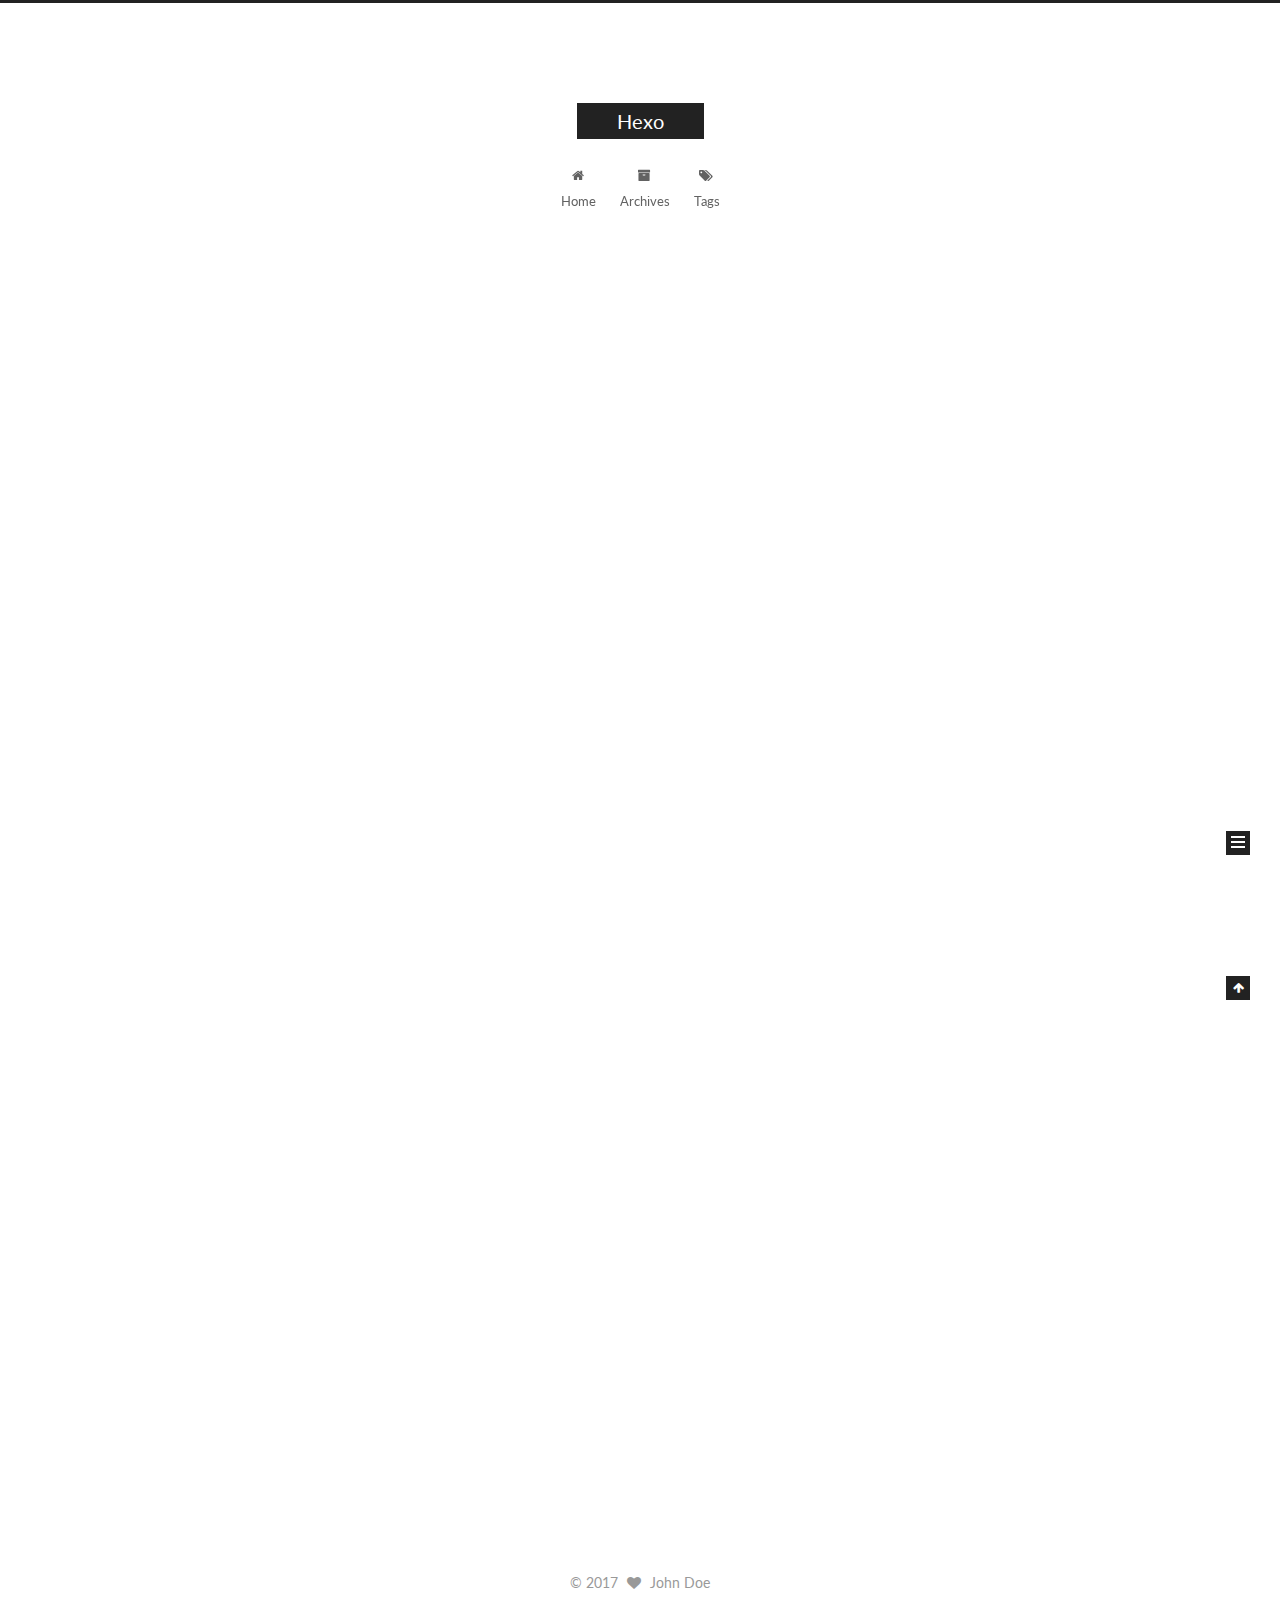
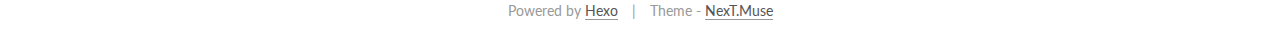
==== index.html @ 202505f1 "Site updated: 2017-04-29 13:15:47" ====
<!doctype html>



  


<html class="theme-next muse use-motion" lang="">
<head>
  <meta charset="UTF-8"/>
<meta http-equiv="X-UA-Compatible" content="IE=edge" />
<meta name="viewport" content="width=device-width, initial-scale=1, maximum-scale=1"/>






<meta http-equiv="Cache-Control" content="no-transform" />
<meta http-equiv="Cache-Control" content="no-siteapp" />















  
  
  <link href="/lib/fancybox/source/jquery.fancybox.css?v=2.1.5" rel="stylesheet" type="text/css" />




  
  
  
  

  
    
    
  

  

  

  

  

  
    
    
    <link href="//fonts.googleapis.com/css?family=Lato:300,300italic,400,400italic,700,700italic&subset=latin,latin-ext" rel="stylesheet" type="text/css">
  






<link href="/lib/font-awesome/css/font-awesome.min.css?v=4.6.2" rel="stylesheet" type="text/css" />

<link href="/css/main.css?v=5.1.1" rel="stylesheet" type="text/css" />


  <meta name="keywords" content="Hexo, NexT" />








  <link rel="shortcut icon" type="image/x-icon" href="/favicon.ico?v=5.1.1" />






<meta property="og:type" content="website">
<meta property="og:title" content="Hexo">
<meta property="og:url" content="http://yoursite.com/index.html">
<meta property="og:site_name" content="Hexo">
<meta name="twitter:card" content="summary">
<meta name="twitter:title" content="Hexo">



<script type="text/javascript" id="hexo.configurations">
  var NexT = window.NexT || {};
  var CONFIG = {
    root: '/',
    scheme: 'Muse',
    sidebar: {"position":"left","display":"post","offset":12,"offset_float":0,"b2t":false,"scrollpercent":false},
    fancybox: true,
    motion: true,
    duoshuo: {
      userId: '0',
      author: 'Author'
    },
    algolia: {
      applicationID: '',
      apiKey: '',
      indexName: '',
      hits: {"per_page":10},
      labels: {"input_placeholder":"Search for Posts","hits_empty":"We didn't find any results for the search: ${query}","hits_stats":"${hits} results found in ${time} ms"}
    }
  };
</script>



  <link rel="canonical" href="http://yoursite.com/"/>





  <title>Hexo</title>
</head>

<body itemscope itemtype="http://schema.org/WebPage" lang="">

  














  
  
    
  

  <div class="container sidebar-position-left 
   page-home 
 ">
    <div class="headband"></div>

    <header id="header" class="header" itemscope itemtype="http://schema.org/WPHeader">
      <div class="header-inner"><div class="site-brand-wrapper">
  <div class="site-meta ">
    

    <div class="custom-logo-site-title">
      <a href="/"  class="brand" rel="start">
        <span class="logo-line-before"><i></i></span>
        <span class="site-title">Hexo</span>
        <span class="logo-line-after"><i></i></span>
      </a>
    </div>
      
        <p class="site-subtitle"></p>
      
  </div>

  <div class="site-nav-toggle">
    <button>
      <span class="btn-bar"></span>
      <span class="btn-bar"></span>
      <span class="btn-bar"></span>
    </button>
  </div>
</div>

<nav class="site-nav">
  

  
    <ul id="menu" class="menu">
      
        
        <li class="menu-item menu-item-home">
          <a href="/" rel="section">
            
              <i class="menu-item-icon fa fa-fw fa-home"></i> <br />
            
            Home
          </a>
        </li>
      
        
        <li class="menu-item menu-item-archives">
          <a href="/archives" rel="section">
            
              <i class="menu-item-icon fa fa-fw fa-archive"></i> <br />
            
            Archives
          </a>
        </li>
      
        
        <li class="menu-item menu-item-tags">
          <a href="/tags" rel="section">
            
              <i class="menu-item-icon fa fa-fw fa-tags"></i> <br />
            
            Tags
          </a>
        </li>
      

      
    </ul>
  

  
</nav>



 </div>
    </header>

    <main id="main" class="main">
      <div class="main-inner">
        <div class="content-wrap">
          <div id="content" class="content">
            
  <section id="posts" class="posts-expand">
    
      

  

  
  
  

  <article class="post post-type-normal " itemscope itemtype="http://schema.org/Article">
    <link itemprop="mainEntityOfPage" href="http://yoursite.com/2017/04/29/我的第一篇博客/">

    <span hidden itemprop="author" itemscope itemtype="http://schema.org/Person">
      <meta itemprop="name" content="John Doe">
      <meta itemprop="description" content="">
      <meta itemprop="image" content="/images/avatar.gif">
    </span>

    <span hidden itemprop="publisher" itemscope itemtype="http://schema.org/Organization">
      <meta itemprop="name" content="Hexo">
    </span>

    
      <header class="post-header">

        
        
          <h1 class="post-title" itemprop="name headline">
            
            
              
                
                <a class="post-title-link" href="/2017/04/29/我的第一篇博客/" itemprop="url">
                  我的第一篇博客
                </a>
              
            
          </h1>
        

        <div class="post-meta">
          <span class="post-time">
            
              <span class="post-meta-item-icon">
                <i class="fa fa-calendar-o"></i>
              </span>
              
                <span class="post-meta-item-text">Posted on</span>
              
              <time title="Post created" itemprop="dateCreated datePublished" datetime="2017-04-29T13:02:43+08:00">
                2017-04-29
              </time>
            

            

            
          </span>

          

          
            
          

          
          

          

          

          

        </div>
      </header>
    

    <div class="post-body" itemprop="articleBody">

      
      

      
        
          
            
          
        
      
    </div>

    <div>
      
    </div>

    <div>
      
    </div>

    <div>
      
    </div>

    <footer class="post-footer">
      

      

      

      
      
        <div class="post-eof"></div>
      
    </footer>
  </article>


    
      

  

  
  
  

  <article class="post post-type-normal " itemscope itemtype="http://schema.org/Article">
    <link itemprop="mainEntityOfPage" href="http://yoursite.com/2017/04/29/hello-world/">

    <span hidden itemprop="author" itemscope itemtype="http://schema.org/Person">
      <meta itemprop="name" content="John Doe">
      <meta itemprop="description" content="">
      <meta itemprop="image" content="/images/avatar.gif">
    </span>

    <span hidden itemprop="publisher" itemscope itemtype="http://schema.org/Organization">
      <meta itemprop="name" content="Hexo">
    </span>

    
      <header class="post-header">

        
        
          <h1 class="post-title" itemprop="name headline">
            
            
              
                
                <a class="post-title-link" href="/2017/04/29/hello-world/" itemprop="url">
                  Hello World
                </a>
              
            
          </h1>
        

        <div class="post-meta">
          <span class="post-time">
            
              <span class="post-meta-item-icon">
                <i class="fa fa-calendar-o"></i>
              </span>
              
                <span class="post-meta-item-text">Posted on</span>
              
              <time title="Post created" itemprop="dateCreated datePublished" datetime="2017-04-29T12:41:27+08:00">
                2017-04-29
              </time>
            

            

            
          </span>

          

          
            
          

          
          

          

          

          

        </div>
      </header>
    

    <div class="post-body" itemprop="articleBody">

      
      

      
        
          
            <p>Welcome to <a href="https://hexo.io/" target="_blank" rel="external">Hexo</a>! This is your very first post. Check <a href="https://hexo.io/docs/" target="_blank" rel="external">documentation</a> for more info. If you get any problems when using Hexo, you can find the answer in <a href="https://hexo.io/docs/troubleshooting.html" target="_blank" rel="external">troubleshooting</a> or you can ask me on <a href="https://github.com/hexojs/hexo/issues" target="_blank" rel="external">GitHub</a>.</p>
<h2 id="Quick-Start"><a href="#Quick-Start" class="headerlink" title="Quick Start"></a>Quick Start</h2><h3 id="Create-a-new-post"><a href="#Create-a-new-post" class="headerlink" title="Create a new post"></a>Create a new post</h3><figure class="highlight bash"><table><tr><td class="gutter"><pre><div class="line">1</div></pre></td><td class="code"><pre><div class="line">$ hexo new <span class="string">"My New Post"</span></div></pre></td></tr></table></figure>
<p>More info: <a href="https://hexo.io/docs/writing.html" target="_blank" rel="external">Writing</a></p>
<h3 id="Run-server"><a href="#Run-server" class="headerlink" title="Run server"></a>Run server</h3><figure class="highlight bash"><table><tr><td class="gutter"><pre><div class="line">1</div></pre></td><td class="code"><pre><div class="line">$ hexo server</div></pre></td></tr></table></figure>
<p>More info: <a href="https://hexo.io/docs/server.html" target="_blank" rel="external">Server</a></p>
<h3 id="Generate-static-files"><a href="#Generate-static-files" class="headerlink" title="Generate static files"></a>Generate static files</h3><figure class="highlight bash"><table><tr><td class="gutter"><pre><div class="line">1</div></pre></td><td class="code"><pre><div class="line">$ hexo generate</div></pre></td></tr></table></figure>
<p>More info: <a href="https://hexo.io/docs/generating.html" target="_blank" rel="external">Generating</a></p>
<h3 id="Deploy-to-remote-sites"><a href="#Deploy-to-remote-sites" class="headerlink" title="Deploy to remote sites"></a>Deploy to remote sites</h3><figure class="highlight bash"><table><tr><td class="gutter"><pre><div class="line">1</div></pre></td><td class="code"><pre><div class="line">$ hexo deploy</div></pre></td></tr></table></figure>
<p>More info: <a href="https://hexo.io/docs/deployment.html" target="_blank" rel="external">Deployment</a></p>

          
        
      
    </div>

    <div>
      
    </div>

    <div>
      
    </div>

    <div>
      
    </div>

    <footer class="post-footer">
      

      

      

      
      
        <div class="post-eof"></div>
      
    </footer>
  </article>


    
  </section>

  


          </div>
          


          

        </div>
        
          
  
  <div class="sidebar-toggle">
    <div class="sidebar-toggle-line-wrap">
      <span class="sidebar-toggle-line sidebar-toggle-line-first"></span>
      <span class="sidebar-toggle-line sidebar-toggle-line-middle"></span>
      <span class="sidebar-toggle-line sidebar-toggle-line-last"></span>
    </div>
  </div>

  <aside id="sidebar" class="sidebar">
    <div class="sidebar-inner">

      

      

      <section class="site-overview sidebar-panel sidebar-panel-active">
        <div class="site-author motion-element" itemprop="author" itemscope itemtype="http://schema.org/Person">
          <img class="site-author-image" itemprop="image"
               src="/images/avatar.gif"
               alt="John Doe" />
          <p class="site-author-name" itemprop="name">John Doe</p>
           
              <p class="site-description motion-element" itemprop="description"></p>
          
        </div>
        <nav class="site-state motion-element">

          
            <div class="site-state-item site-state-posts">
              <a href="/archives">
                <span class="site-state-item-count">2</span>
                <span class="site-state-item-name">posts</span>
              </a>
            </div>
          

          

          

        </nav>

        

        <div class="links-of-author motion-element">
          
        </div>

        
        

        
        

        


      </section>

      

      

    </div>
  </aside>


        
      </div>
    </main>

    <footer id="footer" class="footer">
      <div class="footer-inner">
        <div class="copyright" >
  
  &copy; 
  <span itemprop="copyrightYear">2017</span>
  <span class="with-love">
    <i class="fa fa-heart"></i>
  </span>
  <span class="author" itemprop="copyrightHolder">John Doe</span>
</div>


<div class="powered-by">
  Powered by <a class="theme-link" href="https://hexo.io">Hexo</a>
</div>

<div class="theme-info">
  Theme -
  <a class="theme-link" href="https://github.com/iissnan/hexo-theme-next">
    NexT.Muse
  </a>
</div>


        

        
      </div>
    </footer>

    
      <div class="back-to-top">
        <i class="fa fa-arrow-up"></i>
        
      </div>
    

  </div>

  

<script type="text/javascript">
  if (Object.prototype.toString.call(window.Promise) !== '[object Function]') {
    window.Promise = null;
  }
</script>









  












  
  <script type="text/javascript" src="/lib/jquery/index.js?v=2.1.3"></script>

  
  <script type="text/javascript" src="/lib/fastclick/lib/fastclick.min.js?v=1.0.6"></script>

  
  <script type="text/javascript" src="/lib/jquery_lazyload/jquery.lazyload.js?v=1.9.7"></script>

  
  <script type="text/javascript" src="/lib/velocity/velocity.min.js?v=1.2.1"></script>

  
  <script type="text/javascript" src="/lib/velocity/velocity.ui.min.js?v=1.2.1"></script>

  
  <script type="text/javascript" src="/lib/fancybox/source/jquery.fancybox.pack.js?v=2.1.5"></script>


  


  <script type="text/javascript" src="/js/src/utils.js?v=5.1.1"></script>

  <script type="text/javascript" src="/js/src/motion.js?v=5.1.1"></script>



  
  

  

  


  <script type="text/javascript" src="/js/src/bootstrap.js?v=5.1.1"></script>



  


  




	





  





  





  






  





  

  

  

  

  

</body>
</html>
---- css/main.css ----
/* normalize.css v3.0.2 | MIT License | git.io/normalize */
html {
  font-family: sans-serif; /* 1 */
  -ms-text-size-adjust: 100%; /* 2 */
  -webkit-text-size-adjust: 100%; /* 2 */
}
body {
  margin: 0;
}
article,
aside,
details,
figcaption,
figure,
footer,
header,
hgroup,
main,
menu,
nav,
section,
summary {
  display: block;
}
audio,
canvas,
progress,
video {
  display: inline-block; /* 1 */
  vertical-align: baseline; /* 2 */
}
audio:not([controls]) {
  display: none;
  height: 0;
}
[hidden],
template {
  display: none;
}
a {
  background-color: transparent;
}
a:active,
a:hover {
  outline: 0;
}
abbr[title] {
  border-bottom: 1px dotted;
}
b,
strong {
  font-weight: bold;
}
dfn {
  font-style: italic;
}
h1 {
  font-size: 2em;
  margin: 0.67em 0;
}
mark {
  background: #ff0;
  color: #000;
}
small {
  font-size: 80%;
}
sub,
sup {
  font-size: 75%;
  line-height: 0;
  position: relative;
  vertical-align: baseline;
}
sup {
  top: -0.5em;
}
sub {
  bottom: -0.25em;
}
img {
  border: 0;
}
svg:not(:root) {
  overflow: hidden;
}
figure {
  margin: 1em 40px;
}
hr {
  -moz-box-sizing: content-box;
  box-sizing: content-box;
  height: 0;
}
pre {
  overflow: auto;
}
code,
kbd,
pre,
samp {
  font-family: monospace, monospace;
  font-size: 1em;
}
button,
input,
optgroup,
select,
textarea {
  color: inherit; /* 1 */
  font: inherit; /* 2 */
  margin: 0; /* 3 */
}
button {
  overflow: visible;
}
button,
select {
  text-transform: none;
}
button,
html input[type="button"],
input[type="reset"],
input[type="submit"] {
  -webkit-appearance: button; /* 2 */
  cursor: pointer; /* 3 */
}
button[disabled],
html input[disabled] {
  cursor: default;
}
button::-moz-focus-inner,
input::-moz-focus-inner {
  border: 0;
  padding: 0;
}
input {
  line-height: normal;
}
input[type="checkbox"],
input[type="radio"] {
  box-sizing: border-box; /* 1 */
  padding: 0; /* 2 */
}
input[type="number"]::-webkit-inner-spin-button,
input[type="number"]::-webkit-outer-spin-button {
  height: auto;
}
input[type="search"] {
  -webkit-appearance: textfield; /* 1 */
  -moz-box-sizing: content-box;
  -webkit-box-sizing: content-box; /* 2 */
  box-sizing: content-box;
}
input[type="search"]::-webkit-search-cancel-button,
input[type="search"]::-webkit-search-decoration {
  -webkit-appearance: none;
}
fieldset {
  border: 1px solid #c0c0c0;
  margin: 0 2px;
  padding: 0.35em 0.625em 0.75em;
}
legend {
  border: 0; /* 1 */
  padding: 0; /* 2 */
}
textarea {
  overflow: auto;
}
optgroup {
  font-weight: bold;
}
table {
  border-collapse: collapse;
  border-spacing: 0;
}
td,
th {
  padding: 0;
}
::selection {
  background: #262a30;
  color: #fff;
}
body {
  position: relative;
  font-family: 'Lato', "PingFang SC", "Microsoft YaHei", sans-serif;
  font-size: 14px;
  line-height: 2;
  color: #555;
  background: #fff;
}
@media (max-width: 767px) {
  body {
    padding-right: 0 !important;
  }
}
@media (min-width: 768px) and (max-width: 991px) {
  body {
    padding-right: 0 !important;
  }
}
@media (min-width: 1600px) {
  body {
    font-size: 16px;
  }
}
h1,
h2,
h3,
h4,
h5,
h6 {
  margin: 0;
  padding: 0;
  font-weight: bold;
  line-height: 1.5;
  font-family: 'Lato', "PingFang SC", "Microsoft YaHei", sans-serif;
}
h2,
h3,
h4,
h5,
h6 {
  margin: 20px 0 15px;
}
h1 {
  font-size: 22px;
}
@media (max-width: 767px) {
  h1 {
    font-size: 18px;
  }
}
h2 {
  font-size: 20px;
}
@media (max-width: 767px) {
  h2 {
    font-size: 16px;
  }
}
h3 {
  font-size: 18px;
}
@media (max-width: 767px) {
  h3 {
    font-size: 14px;
  }
}
h4 {
  font-size: 16px;
}
@media (max-width: 767px) {
  h4 {
    font-size: 12px;
  }
}
h5 {
  font-size: 14px;
}
@media (max-width: 767px) {
  h5 {
    font-size: 10px;
  }
}
h6 {
  font-size: 12px;
}
@media (max-width: 767px) {
  h6 {
    font-size: 8px;
  }
}
p {
  margin: 0 0 25px 0;
}
a {
  color: #555;
  text-decoration: none;
  border-bottom: 1px solid #999;
  word-wrap: break-word;
}
a:hover {
  color: #222;
  border-bottom-color: #222;
}
blockquote {
  margin: 0;
  padding: 0;
}
img {
  display: block;
  margin: auto;
  max-width: 100%;
  height: auto;
}
hr {
  margin: 40px 0;
  height: 3px;
  border: none;
  background-color: #ddd;
  background-image: repeating-linear-gradient(-45deg, #fff, #fff 4px, transparent 4px, transparent 8px);
}
blockquote {
  padding: 0 15px;
  color: #666;
  border-left: 4px solid #ddd;
}
blockquote cite::before {
  content: "-";
  padding: 0 5px;
}
dt {
  font-weight: 700;
}
dd {
  margin: 0;
  padding: 0;
}
.text-left {
  text-align: left;
}
.text-center {
  text-align: center;
}
.text-right {
  text-align: right;
}
.text-justify {
  text-align: justify;
}
.text-nowrap {
  white-space: nowrap;
}
.text-lowercase {
  text-transform: lowercase;
}
.text-uppercase {
  text-transform: uppercase;
}
.text-capitalize {
  text-transform: capitalize;
}
.center-block {
  display: block;
  margin-left: auto;
  margin-right: auto;
}
.clearfix:before,
.clearfix:after {
  content: " ";
  display: table;
}
.clearfix:after {
  clear: both;
}
.pullquote {
  width: 45%;
}
.pullquote.left {
  float: left;
  margin-left: 5px;
  margin-right: 10px;
}
.pullquote.right {
  float: right;
  margin-left: 10px;
  margin-right: 5px;
}
.affix.affix.affix {
  position: fixed;
}
.translation {
  margin-top: -20px;
  font-size: 14px;
  color: #999;
}
.scrollbar-measure {
  width: 100px;
  height: 100px;
  overflow: scroll;
  position: absolute;
  top: -9999px;
}
.use-motion .motion-element {
  opacity: 0;
}
table {
  margin: 20px 0;
  width: 100%;
  border-collapse: collapse;
  border-spacing: 0;
  border: 1px solid #ddd;
  font-size: 14px;
  table-layout: fixed;
  word-wrap: break-all;
}
table>tbody>tr:nth-of-type(odd) {
  background-color: #f9f9f9;
}
table>tbody>tr:hover {
  background-color: #f5f5f5;
}
caption,
th,
td {
  padding: 8px;
  text-align: left;
  vertical-align: middle;
  font-weight: normal;
}
th,
td {
  border-bottom: 3px solid #ddd;
  border-right: 1px solid #eee;
}
th {
  padding-bottom: 10px;
  font-weight: 700;
}
td {
  border-bottom-width: 1px;
}
html,
body {
  height: 100%;
}
.container {
  position: relative;
  min-height: 100%;
}
.header-inner {
  margin: 0 auto;
  padding: 100px 0 70px;
  width: 700px;
}
@media (min-width: 1600px) {
  .container .header-inner {
    width: 900px;
  }
}
.main {
  padding-bottom: 150px;
}
.main-inner {
  margin: 0 auto;
  width: 700px;
}
@media (min-width: 1600px) {
  .container .main-inner {
    width: 900px;
  }
}
.footer {
  position: absolute;
  left: 0;
  bottom: 0;
  width: 100%;
  min-height: 50px;
}
.footer-inner {
  box-sizing: border-box;
  margin: 20px auto;
  width: 700px;
}
@media (min-width: 1600px) {
  .container .footer-inner {
    width: 900px;
  }
}
pre,
.highlight {
  overflow: auto;
  margin: 20px 0;
  padding: 0;
  font-size: 13px;
  color: #4d4d4c;
  background: #f7f7f7;
  line-height: 1.6;
}
pre,
code {
  font-family: consolas, Menlo, "PingFang SC", "Microsoft YaHei", monospace;
}
code {
  padding: 2px 4px;
  word-wrap: break-word;
  color: #555;
  background: #eee;
  border-radius: 3px;
  font-size: 13px;
}
pre code {
  padding: 0;
  color: #4d4d4c;
  background: none;
  text-shadow: none;
}
.highlight {
  border-radius: 1px;
}
.highlight pre {
  border: none;
  margin: 0;
  padding: 10px 0;
}
.highlight table {
  margin: 0;
  width: auto;
  border: none;
}
.highlight td {
  border: none;
  padding: 0;
}
.highlight figcaption {
  font-size: 1em;
  color: #4d4d4c;
  line-height: 1em;
  margin-bottom: 1em;
}
.highlight figcaption:before,
.highlight figcaption:after {
  content: " ";
  display: table;
}
.highlight figcaption:after {
  clear: both;
}
.highlight figcaption a {
  float: right;
  color: #4d4d4c;
}
.highlight figcaption a:hover {
  border-bottom-color: #4d4d4c;
}
.highlight .gutter pre {
  padding-left: 10px;
  padding-right: 10px;
  color: #869194;
  text-align: right;
  background-color: #eff2f3;
}
.highlight .code pre {
  width: 100%;
  padding-left: 10px;
  padding-right: 10px;
  background-color: #f7f7f7;
}
.highlight .line {
  height: 20px;
}
.gutter {
  -webkit-user-select: none;
  -moz-user-select: none;
  -ms-user-select: none;
  user-select: none;
}
.gist table {
  width: auto;
}
.gist table td {
  border: none;
}
pre .deletion {
  background: #fdd;
}
pre .addition {
  background: #dfd;
}
pre .meta {
  color: #8959a8;
}
pre .comment {
  color: #8e908c;
}
pre .variable,
pre .attribute,
pre .tag,
pre .regexp,
pre .ruby .constant,
pre .xml .tag .title,
pre .xml .pi,
pre .xml .doctype,
pre .html .doctype,
pre .css .id,
pre .css .class,
pre .css .pseudo {
  color: #c82829;
}
pre .number,
pre .preprocessor,
pre .built_in,
pre .literal,
pre .params,
pre .constant,
pre .command {
  color: #f5871f;
}
pre .ruby .class .title,
pre .css .rules .attribute,
pre .string,
pre .value,
pre .inheritance,
pre .header,
pre .ruby .symbol,
pre .xml .cdata,
pre .special,
pre .number,
pre .formula {
  color: #718c00;
}
pre .title,
pre .css .hexcolor {
  color: #3e999f;
}
pre .function,
pre .python .decorator,
pre .python .title,
pre .ruby .function .title,
pre .ruby .title .keyword,
pre .perl .sub,
pre .javascript .title,
pre .coffeescript .title {
  color: #4271ae;
}
pre .keyword,
pre .javascript .function {
  color: #8959a8;
}
.full-image.full-image.full-image {
  border: none;
  max-width: 100%;
  width: auto;
  margin: 20px auto;
}
@media (min-width: 992px) {
  .full-image.full-image.full-image {
    max-width: none;
    width: 110%;
    margin: 25px -5%;
  }
}
.blockquote-center,
.page-home .post-type-quote blockquote,
.page-post-detail .post-type-quote blockquote {
  position: relative;
  margin: 40px 0;
  padding: 0;
  border-left: none;
  text-align: center;
}
.blockquote-center::before,
.page-home .post-type-quote blockquote::before,
.page-post-detail .post-type-quote blockquote::before,
.blockquote-center::after,
.page-home .post-type-quote blockquote::after,
.page-post-detail .post-type-quote blockquote::after {
  position: absolute;
  content: ' ';
  display: block;
  width: 100%;
  height: 24px;
  opacity: 0.2;
  background-repeat: no-repeat;
  background-position: 0 -6px;
  background-size: 22px 22px;
}
.blockquote-center::before,
.page-home .post-type-quote blockquote::before,
.page-post-detail .post-type-quote blockquote::before {
  top: -20px;
  background-image: url("../images/quote-l.svg");
  border-top: 1px solid #ccc;
}
.blockquote-center::after,
.page-home .post-type-quote blockquote::after,
.page-post-detail .post-type-quote blockquote::after {
  bottom: -20px;
  background-image: url("../images/quote-r.svg");
  border-bottom: 1px solid #ccc;
  background-position: 100% 8px;
}
.blockquote-center p,
.page-home .post-type-quote blockquote p,
.page-post-detail .post-type-quote blockquote p,
.blockquote-center div,
.page-home .post-type-quote blockquote div,
.page-post-detail .post-type-quote blockquote div {
  text-align: center;
}
.post .post-body .group-picture img {
  box-sizing: border-box;
  padding: 0 3px;
  border: none;
}
.post .group-picture-row {
  overflow: hidden;
  margin-top: 6px;
}
.post .group-picture-row:first-child {
  margin-top: 0;
}
.post .group-picture-column {
  float: left;
}
.page-post-detail .post-body .group-picture-column {
  float: none;
  margin-top: 10px;
  width: auto !important;
}
.page-post-detail .post-body .group-picture-column img {
  margin: 0 auto;
}
.page-archive .group-picture-container {
  overflow: hidden;
}
.page-archive .group-picture-row {
  float: left;
}
.page-archive .group-picture-row:first-child {
  margin-top: 6px;
}
.page-archive .group-picture-column {
  max-width: 150px;
  max-height: 150px;
}
.note {
  padding: 20px;
  margin: 20px 0;
  border: 1px solid #eee;
  border-left-width: 5px;
  border-radius: 3px;
}
.note h2,
.note h3,
.note h4,
.note h5,
.note h6 {
  margin-top: 0;
  margin-bottom: 5px;
}
.note p:last-child {
  margin-bottom: 0;
}
.note code {
  border-radius: 3px;
}
.note+.note {
  margin-top: -5px;
}
.default {
  border-left-color: #777;
}
.default h2,
.default h3,
.default h4,
.default h5,
.default h6 {
  color: #777;
}
.primary {
  border-left-color: #428bca;
}
.primary h2,
.primary h3,
.primary h4,
.primary h5,
.primary h6 {
  color: #428bca;
}
.success {
  border-left-color: #5cb85c;
}
.success h2,
.success h3,
.success h4,
.success h5,
.success h6 {
  color: #5cb85c;
}
.danger {
  border-left-color: #d9534f;
}
.danger h2,
.danger h3,
.danger h4,
.danger h5,
.danger h6 {
  color: #d9534f;
}
.warning {
  border-left-color: #f0ad4e;
}
.warning h2,
.warning h3,
.warning h4,
.warning h5,
.warning h6 {
  color: #f0ad4e;
}
.info {
  border-left-color: #5bc0de;
}
.info h2,
.info h3,
.info h4,
.info h5,
.info h6 {
  color: #5bc0de;
}
.btn {
  display: inline-block;
  padding: 0 20px;
  font-size: 14px;
  color: #fff;
  background: #222;
  border: 2px solid #222;
  text-decoration: none;
  border-radius: 0;
  transition-property: background-color;
  transition-duration: 0.2s;
  transition-timing-function: ease-in-out;
  transition-delay: 0s;
}
.btn:hover,
.post-button .btn:hover {
  border-color: #222;
  color: #222;
  background: #fff;
}
.btn-bar {
  display: block;
  width: 22px;
  height: 2px;
  background: #555;
  border-radius: 1px;
}
.btn-bar+.btn-bar {
  margin-top: 4px;
}
.pagination {
  margin: 120px 0 40px;
  text-align: center;
  border-top: 1px solid #eee;
}
.page-number-basic,
.pagination .prev,
.pagination .next,
.pagination .page-number,
.pagination .space {
  display: inline-block;
  position: relative;
  top: -1px;
  margin: 0 10px;
  padding: 0 10px;
  line-height: 30px;
}
@media (max-width: 767px) {
  .page-number-basic,
  .pagination .prev,
  .pagination .next,
  .pagination .page-number,
  .pagination .space {
    margin: 0 5px;
  }
}
.pagination .prev,
.pagination .next,
.pagination .page-number {
  border-bottom: 0;
  border-top: 1px solid #eee;
  transition-property: border-color;
  transition-duration: 0.2s;
  transition-timing-function: ease-in-out;
  transition-delay: 0s;
}
.pagination .prev:hover,
.pagination .next:hover,
.pagination .page-number:hover {
  border-top-color: #222;
}
.pagination .space {
  padding: 0;
  margin: 0;
}
.pagination .prev {
  margin-left: 0;
}
.pagination .next {
  margin-right: 0;
}
.pagination .page-number.current {
  color: #fff;
  background: #ccc;
  border-top-color: #ccc;
}
@media (max-width: 767px) {
  .pagination {
    border-top: none;
  }
  .pagination .prev,
  .pagination .next,
  .pagination .page-number {
    margin-bottom: 10px;
    border-top: 0;
    border-bottom: 1px solid #eee;
  }
  .pagination .prev:hover,
  .pagination .next:hover,
  .pagination .page-number:hover {
    border-bottom-color: #222;
  }
}
.comments {
  margin: 60px 20px 0;
}
.tag-cloud {
  text-align: center;
}
.tag-cloud a {
  display: inline-block;
  margin: 10px;
}
.back-to-top {
  box-sizing: border-box;
  position: fixed;
  bottom: -100px;
  right: 30px;
  z-index: 1050;
  padding: 0 6px;
  width: 24px;
  background: #222;
  font-size: 12px;
  opacity: 1;
  color: #fff;
  cursor: pointer;
  text-align: center;
  -webkit-transform: translateZ(0);
  transition-property: bottom;
  transition-duration: 0.2s;
  transition-timing-function: ease-in-out;
  transition-delay: 0s;
}
@media (max-width: 767px) {
  .back-to-top {
    display: none;
  }
}
@media (min-width: 768px) and (max-width: 991px) {
  .back-to-top {
    display: none;
  }
}
.back-to-top.back-to-top-on {
  bottom: 19px;
}
.header {
  background: transparent;
}
.header-inner {
  position: relative;
}
.headband {
  height: 3px;
  background: #222;
}
.site-meta {
  margin: 0;
  text-align: center;
}
@media (max-width: 767px) {
  .site-meta {
    text-align: center;
  }
}
.brand {
  position: relative;
  display: inline-block;
  padding: 0 40px;
  color: #fff;
  background: #222;
  border-bottom: none;
}
.brand:hover {
  color: #fff;
}
.logo {
  display: inline-block;
  margin-right: 5px;
  line-height: 36px;
  vertical-align: top;
}
.site-title {
  display: inline-block;
  vertical-align: top;
  line-height: 36px;
  font-size: 20px;
  font-weight: normal;
  font-family: 'Lato', "PingFang SC", "Microsoft YaHei", sans-serif;
}
.site-subtitle {
  margin-top: 10px;
  font-size: 13px;
  color: #999;
}
.use-motion .brand {
  opacity: 0;
}
.use-motion .logo,
.use-motion .site-title,
.use-motion .site-subtitle {
  opacity: 0;
  position: relative;
  top: -10px;
}
.site-nav-toggle {
  display: none;
  position: absolute;
  top: 10px;
  left: 10px;
}
@media (max-width: 767px) {
  .site-nav-toggle {
    display: block;
  }
}
.site-nav-toggle button {
  margin-top: 2px;
  padding: 9px 10px;
  background: transparent;
  border: none;
}
@media (max-width: 767px) {
  .site-nav {
    display: none;
    margin: 0 -10px;
    padding: 0 10px;
    clear: both;
    border-top: 1px solid #ddd;
  }
}
@media (min-width: 768px) and (max-width: 991px) {
  .site-nav {
    display: block !important;
  }
}
@media (min-width: 992px) {
  .site-nav {
    display: block !important;
  }
}
.menu {
  margin-top: 20px;
  padding-left: 0;
  text-align: center;
}
.menu .menu-item {
  display: inline-block;
  margin: 0 10px;
  list-style: none;
}
@media screen and (max-width: 767px) {
  .menu .menu-item {
    margin-top: 10px;
  }
}
.menu .menu-item a {
  display: block;
  font-size: 13px;
  line-height: inherit;
  border-bottom: 1px solid transparent;
  transition-property: border-color;
  transition-duration: 0.2s;
  transition-timing-function: ease-in-out;
  transition-delay: 0s;
}
.menu .menu-item a:hover {
  border-bottom-color: #222;
}
.menu .menu-item .fa {
  margin-right: 5px;
}
.use-motion .menu-item {
  opacity: 0;
}
.post-body {
  font-family: 'Lato', "PingFang SC", "Microsoft YaHei", sans-serif;
}
@media (max-width: 767px) {
  .post-body {
    word-break: break-word;
  }
}
.post-body .fancybox img {
  display: block !important;
  margin: 0 auto;
  cursor: pointer;
  cursor: zoom-in;
  cursor: -webkit-zoom-in;
}
.post-body .image-caption,
.post-body .figure .caption {
  margin: 10px auto 15px;
  text-align: center;
  font-size: 14px;
  color: #999;
  font-weight: bold;
  line-height: 1;
}
.post-sticky-flag {
  display: inline-block;
  font-size: 16px;
  -ms-transform: rotate(30deg);
  -webkit-transform: rotate(30deg);
  -moz-transform: rotate(30deg);
  -ms-transform: rotate(30deg);
  -o-transform: rotate(30deg);
  transform: rotate(30deg);
}
.posts-expand {
  padding-top: 40px;
}
@media (max-width: 767px) {
  .posts-expand {
    margin: 0 20px;
  }
  .post-body pre {
    padding: 10px;
  }
  .post-body pre .gutter pre {
    padding-right: 10px;
  }
  .post-body .highlight {
    margin-left: 0px;
    margin-right: 0px;
    padding: 0;
  }
  .post-body .highlight .gutter pre {
    padding-right: 10px;
  }
}
@media (min-width: 992px) {
  .posts-expand .post-body {
    text-align: justify;
  }
}
.posts-expand .post-body h2,
.posts-expand .post-body h3,
.posts-expand .post-body h4,
.posts-expand .post-body h5,
.posts-expand .post-body h6 {
  padding-top: 10px;
}
.posts-expand .post-body h2 .header-anchor,
.posts-expand .post-body h3 .header-anchor,
.posts-expand .post-body h4 .header-anchor,
.posts-expand .post-body h5 .header-anchor,
.posts-expand .post-body h6 .header-anchor {
  float: right;
  margin-left: 10px;
  color: #ccc;
  border-bottom-style: none;
  visibility: hidden;
}
.posts-expand .post-body h2 .header-anchor:hover,
.posts-expand .post-body h3 .header-anchor:hover,
.posts-expand .post-body h4 .header-anchor:hover,
.posts-expand .post-body h5 .header-anchor:hover,
.posts-expand .post-body h6 .header-anchor:hover {
  color: inherit;
}
.posts-expand .post-body h2:hover .header-anchor,
.posts-expand .post-body h3:hover .header-anchor,
.posts-expand .post-body h4:hover .header-anchor,
.posts-expand .post-body h5:hover .header-anchor,
.posts-expand .post-body h6:hover .header-anchor {
  visibility: visible;
}
.posts-expand .post-body ul li {
  list-style: circle;
}
.posts-expand .post-body img {
  box-sizing: border-box;
  margin: auto;
  padding: 3px;
  border: 1px solid #ddd;
}
.posts-expand .fancybox img {
  margin: 0 auto;
}
@media (max-width: 767px) {
  .posts-collapse {
    margin: 0 20px;
  }
  .posts-collapse .post-title,
  .posts-collapse .post-meta {
    display: block;
    width: auto;
    text-align: left;
  }
}
.posts-collapse {
  position: relative;
  z-index: 1010;
  margin-left: 55px;
}
.posts-collapse::after {
  content: " ";
  position: absolute;
  top: 20px;
  left: 0;
  margin-left: -2px;
  width: 4px;
  height: 100%;
  background: #f5f5f5;
  z-index: -1;
}
@media (max-width: 767px) {
  .posts-collapse {
    margin: 0 20px;
  }
}
.posts-collapse .collection-title {
  position: relative;
  margin: 60px 0;
}
.posts-collapse .collection-title h2 {
  margin-left: 20px;
}
.posts-collapse .collection-title small {
  color: #bbb;
}
.posts-collapse .collection-title::before {
  content: " ";
  position: absolute;
  left: 0;
  top: 50%;
  margin-left: -4px;
  margin-top: -4px;
  width: 8px;
  height: 8px;
  background: #bbb;
  border-radius: 50%;
}
.posts-collapse .post {
  margin: 30px 0;
}
.posts-collapse .post-header {
  position: relative;
  transition-duration: 0.2s;
  transition-timing-function: ease-in-out;
  transition-delay: 0s;
  transition-property: border;
  border-bottom: 1px dashed #ccc;
}
.posts-collapse .post-header::before {
  content: " ";
  position: absolute;
  left: 0;
  top: 12px;
  width: 6px;
  height: 6px;
  margin-left: -4px;
  background: #bbb;
  border-radius: 50%;
  border: 1px solid #fff;
  transition-duration: 0.2s;
  transition-timing-function: ease-in-out;
  transition-delay: 0s;
  transition-property: background;
}
.posts-collapse .post-header:hover {
  border-bottom-color: #666;
}
.posts-collapse .post-header:hover::before {
  background: #222;
}
.posts-collapse .post-meta {
  position: absolute;
  font-size: 12px;
  left: 20px;
  top: 5px;
}
.posts-collapse .post-comments-count {
  display: none;
}
.posts-collapse .post-title {
  margin-left: 60px;
  font-size: 16px;
  font-weight: normal;
  line-height: inherit;
}
.posts-collapse .post-title::after {
  margin-left: 3px;
  opacity: 0.6;
}
.posts-collapse .post-title a {
  color: #666;
  border-bottom: none;
}
.page-home .post-type-quote .post-header,
.page-post-detail .post-type-quote .post-header,
.page-home .post-type-quote .post-tags,
.page-post-detail .post-type-quote .post-tags {
  display: none;
}
.posts-expand .post-title {
  font-size: 26px;
  text-align: center;
  word-break: break-word;
  font-weight: 400;
}
@media (max-width: 767px) {
  .posts-expand .post-title {
    font-size: 22px;
  }
}
.posts-expand .post-title-link {
  display: inline-block;
  position: relative;
  color: #555;
  border-bottom: none;
  line-height: 1.2;
  vertical-align: top;
}
.posts-expand .post-title-link::before {
  content: "";
  position: absolute;
  width: 100%;
  height: 2px;
  bottom: 0;
  left: 0;
  background-color: #000;
  visibility: hidden;
  -webkit-transform: scaleX(0);
  -moz-transform: scaleX(0);
  -ms-transform: scaleX(0);
  -o-transform: scaleX(0);
  transform: scaleX(0);
  transition-duration: 0.2s;
  transition-timing-function: ease-in-out;
  transition-delay: 0s;
}
.posts-expand .post-title-link:hover::before {
  visibility: visible;
  -webkit-transform: scaleX(1);
  -moz-transform: scaleX(1);
  -ms-transform: scaleX(1);
  -o-transform: scaleX(1);
  transform: scaleX(1);
}
.posts-expand .post-title-link .fa {
  font-size: 16px;
}
.posts-expand .post-meta {
  margin: 3px 0 60px 0;
  color: #999;
  font-family: 'Lato', "PingFang SC", "Microsoft YaHei", sans-serif;
  font-size: 12px;
  text-align: center;
}
.posts-expand .post-meta .post-category-list {
  display: inline-block;
  margin: 0;
  padding: 3px;
}
.posts-expand .post-meta .post-category-list-link {
  color: #999;
}
.posts-expand .post-meta .post-description {
  font-size: 14px;
  margin-top: 2px;
}
.post-wordcount {
  display: inline-block;
}
.post-meta-divider {
  margin: 0 0.5em;
}
.post-meta-item-icon {
  margin-right: 3px;
}
@media (min-width: 768px) and (max-width: 991px) {
  .post-meta-item-icon {
    display: inline-block;
  }
}
@media (max-width: 767px) {
  .post-meta-item-icon {
    display: inline-block;
  }
}
@media (min-width: 768px) and (max-width: 991px) {
  .post-meta-item-text {
    display: none;
  }
}
@media (max-width: 767px) {
  .post-meta-item-text {
    display: none;
  }
}
@media (max-width: 767px) {
  .posts-expand .post-comments-count {
    display: none;
  }
}
.social-like {
  font-size: 14px;
  height: 20px;
  text-align: center;
  border-top: 1px solid #eee;
  padding-top: 9px;
  margin-top: 45px;
  display: flex;
  justify-content: center;
}
.vk_like {
  width: 85px;
  height: 21px;
  padding-top: 7px;
  align-self: center;
}
.fb_like {
  height: 30px;
  align-self: center;
}
.post-button {
  margin-top: 50px;
}
.post-button .btn {
  color: #fff;
  font-size: 14px;
  background: #222;
  border-radius: 0;
  line-height: 2;
  margin: 0 4px 8px 4px;
}
.post-button .fa-fw {
  width: 1.285714285714286em;
  text-align: left;
}
.posts-expand .post-tags {
  margin-top: 40px;
  text-align: center;
}
.posts-expand .post-tags a {
  display: inline-block;
  margin-right: 10px;
  font-size: 13px;
}
.post-nav {
  display: table;
  margin-top: 15px;
  width: 100%;
  border-top: 1px solid #eee;
}
.post-nav-divider {
  display: table-cell;
  width: 10%;
}
.post-nav-item {
  display: table-cell;
  padding: 10px 0 0 0;
  width: 45%;
  vertical-align: top;
}
.post-nav-item a {
  position: relative;
  display: block;
  line-height: 25px;
  font-size: 14px;
  color: #555;
  border-bottom: none;
}
.post-nav-item a:hover {
  color: #222;
  border-bottom: none;
}
.post-nav-item a:active {
  top: 2px;
}
.post-nav-item .fa {
  position: absolute;
  top: 8px;
  left: 0;
  font-size: 12px;
}
.post-nav-next a {
  padding-left: 15px;
}
.post-nav-prev {
  text-align: right;
}
.post-nav-prev a {
  padding-right: 15px;
}
.post-nav-prev .fa {
  right: 0;
  left: auto;
}
.posts-expand .post-eof {
  display: block;
  margin: 80px auto 60px;
  width: 8%;
  height: 1px;
  background: #ccc;
  text-align: center;
}
.post:last-child .post-eof.post-eof.post-eof {
  display: none;
}
.post-gallery {
  display: table;
  table-layout: fixed;
  width: 100%;
  border-collapse: separate;
}
.post-gallery-row {
  display: table-row;
}
.post-gallery .post-gallery-img {
  display: table-cell;
  text-align: center;
  vertical-align: middle;
  border: none;
}
.post-gallery .post-gallery-img img {
  max-width: 100%;
  max-height: 100%;
  border: none;
}
.fancybox-close,
.fancybox-close:hover {
  border: none;
}
.sidebar {
  position: fixed;
  right: 0;
  top: 0;
  bottom: 0;
  width: 0;
  z-index: 1040;
  box-shadow: inset 0 2px 6px #000;
  background: #222;
  -webkit-transform: translateZ(0);
}
.sidebar a {
  color: #999;
  border-bottom-color: #555;
}
.sidebar a:hover {
  color: #eee;
}
@media (min-width: 768px) and (max-width: 991px) {
  .sidebar {
    display: none !important;
  }
}
@media (max-width: 767px) {
  .sidebar {
    display: none !important;
  }
}
.sidebar-inner {
  position: relative;
  padding: 20px 10px;
  color: #999;
  text-align: center;
}
.sidebar-toggle {
  position: fixed;
  right: 30px;
  bottom: 45px;
  width: 14px;
  height: 14px;
  padding: 5px;
  background: #222;
  line-height: 0;
  z-index: 1050;
  cursor: pointer;
  -webkit-transform: translateZ(0);
}
@media (min-width: 768px) and (max-width: 991px) {
  .sidebar-toggle {
    display: none;
  }
}
@media (max-width: 767px) {
  .sidebar-toggle {
    display: none;
  }
}
.sidebar-toggle-line {
  position: relative;
  display: inline-block;
  vertical-align: top;
  height: 2px;
  width: 100%;
  background: #fff;
  margin-top: 3px;
}
.sidebar-toggle-line:first-child {
  margin-top: 0;
}
.site-author-image {
  display: block;
  margin: 0 auto;
  padding: 2px;
  max-width: 96px;
  height: auto;
  border: 2px solid #333;
}
.site-author-name {
  margin: 5px 0 0;
  text-align: center;
  color: #f5f5f5;
  font-weight: normal;
}
.site-description {
  margin-top: 5px;
  text-align: center;
  font-size: 14px;
  color: #999;
}
.site-state {
  overflow: hidden;
  line-height: 1.4;
  white-space: nowrap;
  text-align: center;
}
.site-state-item {
  display: inline-block;
  padding: 0 15px;
  border-left: 1px solid #333;
}
.site-state-item:first-child {
  border-left: none;
}
.site-state-item a {
  border-bottom: none;
}
.site-state-item-count {
  display: block;
  text-align: center;
  color: inherit;
  font-weight: 600;
  font-size: 18px;
}
.site-state-item-name {
  font-size: 13px;
  color: inherit;
}
.feed-link {
  margin-top: 20px;
}
.feed-link a {
  display: inline-block;
  padding: 0 15px;
  color: #fc6423;
  border: 1px solid #fc6423;
  border-radius: 4px;
}
.feed-link a i {
  color: #fc6423;
  font-size: 14px;
}
.feed-link a:hover {
  color: #fff;
  background: #fc6423;
}
.feed-link a:hover i {
  color: #fff;
}
.links-of-author {
  margin-top: 20px;
}
.links-of-author a {
  display: inline-block;
  vertical-align: middle;
  margin-right: 10px;
  margin-bottom: 10px;
  border-bottom-color: #555;
  font-size: 13px;
}
.links-of-author a:before {
  display: inline-block;
  vertical-align: middle;
  margin-right: 3px;
  content: " ";
  width: 4px;
  height: 4px;
  border-radius: 50%;
  background: #3bf263;
}
.links-of-blogroll {
  font-size: 13px;
}
.links-of-blogroll-title {
  margin-top: 20px;
  font-size: 14px;
  font-weight: 600;
}
.links-of-blogroll-list {
  margin: 0;
  padding: 0;
  list-style: none;
}
.links-of-blogroll-item {
  padding: 2px 10px;
}
.sidebar-nav {
  margin: 0 0 20px;
  padding-left: 0;
}
.sidebar-nav li {
  display: inline-block;
  cursor: pointer;
  border-bottom: 1px solid transparent;
  font-size: 14px;
  color: #555;
}
.sidebar-nav li:hover {
  color: #f5f5f5;
}
.page-post-detail .sidebar-nav-toc {
  padding: 0 5px;
}
.page-post-detail .sidebar-nav-overview {
  margin-left: 10px;
}
.sidebar-nav .sidebar-nav-active {
  color: #87daff;
  border-bottom-color: #87daff;
}
.sidebar-nav .sidebar-nav-active:hover {
  color: #87daff;
}
.sidebar-panel {
  display: none;
}
.sidebar-panel-active {
  display: block;
}
.post-toc-empty {
  font-size: 14px;
  color: #666;
}
.post-toc-wrap {
  overflow: hidden;
}
.post-toc {
  overflow: auto;
}
.post-toc ol {
  margin: 0;
  padding: 0 2px 5px 10px;
  text-align: left;
  list-style: none;
  font-size: 14px;
}
.post-toc ol > ol {
  padding-left: 0;
}
.post-toc ol a {
  transition-duration: 0.2s;
  transition-timing-function: ease-in-out;
  transition-delay: 0s;
  transition-property: all;
  color: #999;
  border-bottom-color: #555;
}
.post-toc ol a:hover {
  color: #ccc;
  border-bottom-color: #ccc;
}
.post-toc .nav-item {
  overflow: hidden;
  text-overflow: ellipsis;
  white-space: nowrap;
  line-height: 1.8;
}
.post-toc .nav .nav-child {
  display: none;
}
.post-toc .nav .active > .nav-child {
  display: block;
}
.post-toc .nav .active-current > .nav-child {
  display: block;
}
.post-toc .nav .active-current > .nav-child > .nav-item {
  display: block;
}
.post-toc .nav .active > a {
  color: #87daff;
  border-bottom-color: #87daff;
}
.post-toc .nav .active-current > a {
  color: #87daff;
}
.post-toc .nav .active-current > a:hover {
  color: #87daff;
}
.footer {
  font-size: 14px;
  color: #999;
}
.footer img {
  border: none;
}
.footer-inner {
  text-align: center;
}
.with-love {
  display: inline-block;
  margin: 0 5px;
}
.powered-by,
.theme-info {
  display: inline-block;
}
.powered-by {
  margin-right: 10px;
}
.powered-by::after {
  content: "|";
  padding-left: 10px;
}
.cc-license {
  margin-top: 10px;
  text-align: center;
}
.cc-license .cc-opacity {
  opacity: 0.7;
  border-bottom: none;
}
.cc-license .cc-opacity:hover {
  opacity: 0.9;
}
.cc-license img {
  display: inline-block;
}
.theme-next #ds-thread #ds-reset {
  color: #555;
}
.theme-next #ds-thread #ds-reset .ds-replybox {
  margin-bottom: 30px;
}
.theme-next #ds-thread #ds-reset .ds-replybox .ds-avatar,
.theme-next #ds-reset .ds-avatar img {
  box-shadow: none;
}
.theme-next #ds-thread #ds-reset .ds-textarea-wrapper {
  border-color: #c7d4e1;
  background: none;
  border-top-right-radius: 3px;
  border-top-left-radius: 3px;
}
.theme-next #ds-thread #ds-reset .ds-textarea-wrapper textarea {
  height: 60px;
}
.theme-next #ds-reset .ds-rounded-top {
  border-radius: 0;
}
.theme-next #ds-thread #ds-reset .ds-post-toolbar {
  box-sizing: border-box;
  border: 1px solid #c7d4e1;
  background: #f6f8fa;
}
.theme-next #ds-thread #ds-reset .ds-post-options {
  height: 40px;
  border: none;
  background: none;
}
.theme-next #ds-thread #ds-reset .ds-toolbar-buttons {
  top: 11px;
}
.theme-next #ds-thread #ds-reset .ds-sync {
  top: 5px;
}
.theme-next #ds-thread #ds-reset .ds-post-button {
  top: 4px;
  right: 5px;
  width: 90px;
  height: 30px;
  border: 1px solid #c5ced7;
  border-radius: 3px;
  background-image: linear-gradient(#fbfbfc, #f5f7f9);
  color: #60676d;
}
.theme-next #ds-thread #ds-reset .ds-post-button:hover {
  background-position: 0 -30px;
  color: #60676d;
}
.theme-next #ds-thread #ds-reset .ds-comments-info {
  padding: 10px 0;
}
.theme-next #ds-thread #ds-reset .ds-sort {
  display: none;
}
.theme-next #ds-thread #ds-reset li.ds-tab a.ds-current {
  border: none;
  background: #f6f8fa;
  color: #60676d;
}
.theme-next #ds-thread #ds-reset li.ds-tab a.ds-current:hover {
  background-color: #e9f0f7;
  color: #60676d;
}
.theme-next #ds-thread #ds-reset li.ds-tab a {
  border-radius: 2px;
  padding: 5px;
}
.theme-next #ds-thread #ds-reset .ds-login-buttons p {
  color: #999;
  line-height: 36px;
}
.theme-next #ds-thread #ds-reset .ds-login-buttons .ds-service-list li {
  height: 28px;
}
.theme-next #ds-thread #ds-reset .ds-service-list a {
  background: none;
  padding: 5px;
  border: 1px solid;
  border-radius: 3px;
  text-align: center;
}
.theme-next #ds-thread #ds-reset .ds-service-list a:hover {
  color: #fff;
  background: #666;
}
.theme-next #ds-thread #ds-reset .ds-service-list .ds-weibo {
  color: #fc9b00;
  border-color: #fc9b00;
}
.theme-next #ds-thread #ds-reset .ds-service-list .ds-weibo:hover {
  background: #fc9b00;
}
.theme-next #ds-thread #ds-reset .ds-service-list .ds-qq {
  color: #60a3ec;
  border-color: #60a3ec;
}
.theme-next #ds-thread #ds-reset .ds-service-list .ds-qq:hover {
  background: #60a3ec;
}
.theme-next #ds-thread #ds-reset .ds-service-list .ds-renren {
  color: #2e7ac4;
  border-color: #2e7ac4;
}
.theme-next #ds-thread #ds-reset .ds-service-list .ds-renren:hover {
  background: #2e7ac4;
}
.theme-next #ds-thread #ds-reset .ds-service-list .ds-douban {
  color: #37994c;
  border-color: #37994c;
}
.theme-next #ds-thread #ds-reset .ds-service-list .ds-douban:hover {
  background: #37994c;
}
.theme-next #ds-thread #ds-reset .ds-service-list .ds-kaixin {
  color: #fef20d;
  border-color: #fef20d;
}
.theme-next #ds-thread #ds-reset .ds-service-list .ds-kaixin:hover {
  background: #fef20d;
}
.theme-next #ds-thread #ds-reset .ds-service-list .ds-netease {
  color: #f00;
  border-color: #f00;
}
.theme-next #ds-thread #ds-reset .ds-service-list .ds-netease:hover {
  background: #f00;
}
.theme-next #ds-thread #ds-reset .ds-service-list .ds-sohu {
  color: #ffcb05;
  border-color: #ffcb05;
}
.theme-next #ds-thread #ds-reset .ds-service-list .ds-sohu:hover {
  background: #ffcb05;
}
.theme-next #ds-thread #ds-reset .ds-service-list .ds-baidu {
  color: #2831e0;
  border-color: #2831e0;
}
.theme-next #ds-thread #ds-reset .ds-service-list .ds-baidu:hover {
  background: #2831e0;
}
.theme-next #ds-thread #ds-reset .ds-service-list .ds-google {
  color: #166bec;
  border-color: #166bec;
}
.theme-next #ds-thread #ds-reset .ds-service-list .ds-google:hover {
  background: #166bec;
}
.theme-next #ds-thread #ds-reset .ds-service-list .ds-weixin {
  color: #00ce0d;
  border-color: #00ce0d;
}
.theme-next #ds-thread #ds-reset .ds-service-list .ds-weixin:hover {
  background: #00ce0d;
}
.theme-next #ds-thread #ds-reset .ds-service-list .ds-more-services {
  border: none;
}
.theme-next #ds-thread #ds-reset .ds-service-list .ds-more-services:hover {
  background: none;
}
.theme-next #ds-reset .duoshuo-ua-admin {
  display: inline-block;
  color: #f00;
}
.theme-next #ds-reset .duoshuo-ua-platform,
.theme-next #ds-reset .duoshuo-ua-browser {
  color: #ccc;
}
.theme-next #ds-reset .duoshuo-ua-platform .fa,
.theme-next #ds-reset .duoshuo-ua-browser .fa {
  display: inline-block;
  margin-right: 3px;
}
.theme-next #ds-reset .duoshuo-ua-separator {
  display: inline-block;
  margin-left: 5px;
}
.theme-next .this_ua {
  background-color: #ccc !important;
  border-radius: 4px;
  padding: 0 5px !important;
  margin: 1px 1px !important;
  border: 1px solid #bbb !important;
  color: #fff;
  display: inline-block !important;
}
.theme-next .this_ua.admin {
  background-color: #d9534f !important;
  border-color: #d9534f !important;
}
.theme-next .this_ua.platform.iOS,
.theme-next .this_ua.platform.Mac,
.theme-next .this_ua.platform.Windows {
  background-color: #39b3d7 !important;
  border-color: #46b8da !important;
}
.theme-next .this_ua.platform.Linux {
  background-color: #3a3a3a !important;
  border-color: #1f1f1f !important;
}
.theme-next .this_ua.platform.Android {
  background-color: #00c47d !important;
  border-color: #01b171 !important;
}
.theme-next .this_ua.browser.Mobile,
.theme-next .this_ua.browser.Chrome {
  background-color: #5cb85c !important;
  border-color: #4cae4c !important;
}
.theme-next .this_ua.browser.Firefox {
  background-color: #f0ad4e !important;
  border-color: #eea236 !important;
}
.theme-next .this_ua.browser.Maxthon,
.theme-next .this_ua.browser.IE {
  background-color: #428bca !important;
  border-color: #357ebd !important;
}
.theme-next .this_ua.browser.baidu,
.theme-next .this_ua.browser.UCBrowser,
.theme-next .this_ua.browser.Opera {
  background-color: #d9534f !important;
  border-color: #d43f3a !important;
}
.theme-next .this_ua.browser.Android,
.theme-next .this_ua.browser.QQBrowser {
  background-color: #78ace9 !important;
  border-color: #4cae4c !important;
}
.cloud-tie-wrapper img {
  display: inline-block;
}
.cloud-tie-wrapper .total-txt {
  font-size: 1em !important;
}
.cloud-tie-join-count .join-count {
  color: #555 !important;
  font-size: inherit !important;
  margin: 0 !important;
}
.post-spread {
  margin-top: 20px;
  text-align: center;
}
.jiathis_style {
  display: inline-block;
}
.jiathis_style a {
  border: none;
}
.fa {
  font-family: FontAwesome !important;
}
.post-spread {
  margin-top: 20px;
  text-align: center;
}
.bdshare-slide-button-box a {
  border: none;
}
.bdsharebuttonbox {
  display: inline-block;
}
.bdsharebuttonbox a {
  border: none;
}
.local-search-pop-overlay {
  position: fixed;
  width: 100%;
  height: 100%;
  top: 0;
  left: 0;
  z-index: 2080;
  background-color: rgba(0,0,0,0.3);
}
.local-search-popup {
  display: none;
  position: fixed;
  top: 10%;
  left: 50%;
  margin-left: -350px;
  width: 700px;
  height: 80%;
  padding: 0;
  background: #fff;
  color: #333;
  z-index: 9999;
  border-radius: 5px;
}
@media (max-width: 767px) {
  .local-search-popup {
    padding: 0;
    top: 0;
    left: 0;
    margin: 0;
    width: 100%;
    height: 100%;
    border-radius: 0;
  }
}
.local-search-popup ul.search-result-list {
  padding: 0;
  margin: 0 5px;
}
.local-search-popup p.search-result {
  border-bottom: 1px dashed #ccc;
  padding: 5px 0;
}
.local-search-popup a.search-result-title {
  font-weight: bold;
  font-size: 16px;
}
.local-search-popup .search-keyword {
  border-bottom: 1px dashed #f00;
  font-weight: bold;
  color: #f00;
}
.local-search-popup .local-search-header {
  padding: 5px;
  height: 36px;
  background: #f5f5f5;
  border-top-left-radius: 5px;
  border-top-right-radius: 5px;
}
.local-search-popup #local-search-result {
  overflow: auto;
  position: relative;
  padding: 5px 25px;
  height: calc(100% - 55px);
}
.local-search-popup .local-search-input-wrapper {
  display: inline-block;
  width: calc(100% - 90px);
  height: 36px;
  line-height: 36px;
  padding: 0 5px;
}
.local-search-popup .local-search-input-wrapper input {
  padding: 8px 0;
  height: 20px;
  display: block;
  width: 100%;
  outline: none;
  border: none;
  background: transparent;
  vertical-align: middle;
}
.local-search-popup .search-icon,
.local-search-popup .popup-btn-close {
  display: inline-block;
  font-size: 18px;
  color: #999;
  height: 36px;
  width: 18px;
  padding-left: 10px;
  padding-right: 10px;
}
.local-search-popup .search-icon {
  float: left;
}
.local-search-popup .popup-btn-close {
  border-left: 1px solid #eee;
  float: right;
  cursor: pointer;
}
.local-search-popup #no-result {
  position: absolute;
  left: 50%;
  top: 50%;
  -webkit-transform: translate(-50%, -50%);
  -webkit-transform: translate(-50%, -50%);
  -moz-transform: translate(-50%, -50%);
  -ms-transform: translate(-50%, -50%);
  -o-transform: translate(-50%, -50%);
  transform: translate(-50%, -50%);
  color: #ccc;
}
.site-uv,
.site-pv,
.page-pv {
  display: inline-block;
}
.site-uv .busuanzi-value,
.site-pv .busuanzi-value,
.page-pv .busuanzi-value {
  margin: 0 5px;
}
.site-uv {
  margin-right: 10px;
}
.site-uv::after {
  content: "|";
  padding-left: 10px;
}
.use-motion .post {
  opacity: 0;
}
.page-archive .archive-page-counter {
  position: relative;
  top: 3px;
  left: 20px;
}
@media (max-width: 767px) {
  .page-archive .archive-page-counter {
    top: 5px;
  }
}
.page-archive .posts-collapse .archive-move-on {
  position: absolute;
  top: 11px;
  left: 0;
  margin-left: -6px;
  width: 10px;
  height: 10px;
  opacity: 0.5;
  background: #555;
  border: 1px solid #fff;
  border-radius: 50%;
}
.category-all-page .category-all-title {
  text-align: center;
}
.category-all-page .category-all {
  margin-top: 20px;
}
.category-all-page .category-list {
  margin: 0;
  padding: 0;
  list-style: none;
}
.category-all-page .category-list-item {
  margin: 5px 10px;
}
.category-all-page .category-list-count {
  color: #bbb;
}
.category-all-page .category-list-count:before {
  display: inline;
  content: " (";
}
.category-all-page .category-list-count:after {
  display: inline;
  content: ") ";
}
.category-all-page .category-list-child {
  padding-left: 10px;
}
#schedule ul#event-list {
  padding-left: 30px;
}
#schedule ul#event-list hr {
  margin: 20px 0 45px 0 !important;
  background: #222;
}
#schedule ul#event-list hr:after {
  display: inline-block;
  content: 'NOW';
  background: #222;
  color: #fff;
  font-weight: bold;
  text-align: right;
  padding: 0 5px;
}
#schedule ul#event-list li.event {
  margin: 20px 0px;
  background: #f9f9f9;
  padding-left: 10px;
  min-height: 40px;
}
#schedule ul#event-list li.event h2.event-summary {
  margin: 0;
  padding-bottom: 3px;
}
#schedule ul#event-list li.event h2.event-summary:before {
  display: inline-block;
  font-family: FontAwesome;
  font-size: 8px;
  content: '\f111';
  vertical-align: middle;
  margin-right: 25px;
  color: #bbb;
}
#schedule ul#event-list li.event span.event-relative-time {
  display: inline-block;
  font-size: 12px;
  font-weight: 400;
  padding-left: 12px;
  color: #bbb;
}
#schedule ul#event-list li.event span.event-details {
  display: block;
  color: #bbb;
  margin-left: 56px;
  padding-top: 3px;
  padding-bottom: 6px;
  text-indent: -24px;
  line-height: 18px;
}
#schedule ul#event-list li.event span.event-details:before {
  text-indent: 0;
  display: inline-block;
  width: 14px;
  font-family: FontAwesome;
  text-align: center;
  margin-right: 9px;
  color: #bbb;
}
#schedule ul#event-list li.event span.event-details.event-location:before {
  content: '\f041';
}
#schedule ul#event-list li.event span.event-details.event-duration:before {
  content: '\f017';
}
#schedule ul#event-list li.event-past {
  background: #fcfcfc;
}
#schedule ul#event-list li.event-past > * {
  opacity: 0.6;
}
#schedule ul#event-list li.event-past h2.event-summary {
  color: #bbb;
}
#schedule ul#event-list li.event-past h2.event-summary:before {
  color: #dfdfdf;
}
#schedule ul#event-list li.event-now {
  background: #222;
  color: #fff;
  padding: 15px 0 15px 10px;
}
#schedule ul#event-list li.event-now h2.event-summary:before {
  -webkit-transform: scale(1.2);
  -moz-transform: scale(1.2);
  -ms-transform: scale(1.2);
  -o-transform: scale(1.2);
  transform: scale(1.2);
  color: #fff;
  animation: dot-flash 1s alternate infinite ease-in-out;
}
#schedule ul#event-list li.event-now * {
  color: #fff !important;
}
@-moz-keyframes dot-flash {
  from {
    opacity: 1;
    -webkit-transform: scale(1.1);
    -moz-transform: scale(1.1);
    -ms-transform: scale(1.1);
    -o-transform: scale(1.1);
    transform: scale(1.1);
  }
  to {
    opacity: 0;
    -webkit-transform: scale(1);
    -moz-transform: scale(1);
    -ms-transform: scale(1);
    -o-transform: scale(1);
    transform: scale(1);
  }
}
@-webkit-keyframes dot-flash {
  from {
    opacity: 1;
    -webkit-transform: scale(1.1);
    -moz-transform: scale(1.1);
    -ms-transform: scale(1.1);
    -o-transform: scale(1.1);
    transform: scale(1.1);
  }
  to {
    opacity: 0;
    -webkit-transform: scale(1);
    -moz-transform: scale(1);
    -ms-transform: scale(1);
    -o-transform: scale(1);
    transform: scale(1);
  }
}
@-o-keyframes dot-flash {
  from {
    opacity: 1;
    -webkit-transform: scale(1.1);
    -moz-transform: scale(1.1);
    -ms-transform: scale(1.1);
    -o-transform: scale(1.1);
    transform: scale(1.1);
  }
  to {
    opacity: 0;
    -webkit-transform: scale(1);
    -moz-transform: scale(1);
    -ms-transform: scale(1);
    -o-transform: scale(1);
    transform: scale(1);
  }
}
@keyframes dot-flash {
  from {
    opacity: 1;
    -webkit-transform: scale(1.1);
    -moz-transform: scale(1.1);
    -ms-transform: scale(1.1);
    -o-transform: scale(1.1);
    transform: scale(1.1);
  }
  to {
    opacity: 0;
    -webkit-transform: scale(1);
    -moz-transform: scale(1);
    -ms-transform: scale(1);
    -o-transform: scale(1);
    transform: scale(1);
  }
}
.page-post-detail .sidebar-toggle-line {
  background: #87daff;
}
.page-post-detail .comments {
  overflow: hidden;
}
@media (max-width: 767px) {
  .header-inner,
  .container .main-inner,
  .footer-inner {
    width: auto;
  }
}
embed {
  display: block;
  margin: 0px auto 25px auto;
}
.custom-logo .site-meta-headline {
  text-align: center;
}
.custom-logo .brand {
  background: none;
}
.custom-logo .site-title {
  margin: 10px auto 0;
  font-size: 24px;
  color: #222;
}
.custom-logo .site-title a {
  border: none;
}
.custom-logo-image {
  margin: 0 auto;
  padding: 5px;
  max-width: 150px;
  background: #fff;
}
@media (max-width: 767px) {
  .site-nav {
    position: absolute;
    left: 0;
    top: 52px;
    margin: 0;
    width: 100%;
    padding: 0;
    background: #fff;
    border-bottom: 1px solid #ddd;
    z-index: 1;
  }
}
@media (max-width: 767px) {
  .menu {
    text-align: left;
  }
}
@media (max-width: 767px) {
  .menu .menu-item {
    display: block;
    margin: 0 10px;
    vertical-align: top;
  }
}
@media (max-width: 767px) {
  .menu .menu-item br {
    display: none;
  }
}
@media (max-width: 767px) {
  .menu .menu-item a {
    padding: 5px 10px;
  }
}
.menu .menu-item .fa {
  margin-right: 0;
}
.site-search form {
  display: none;
}
.links-of-blogroll-inline .links-of-blogroll-item {
  display: inline-block;
}
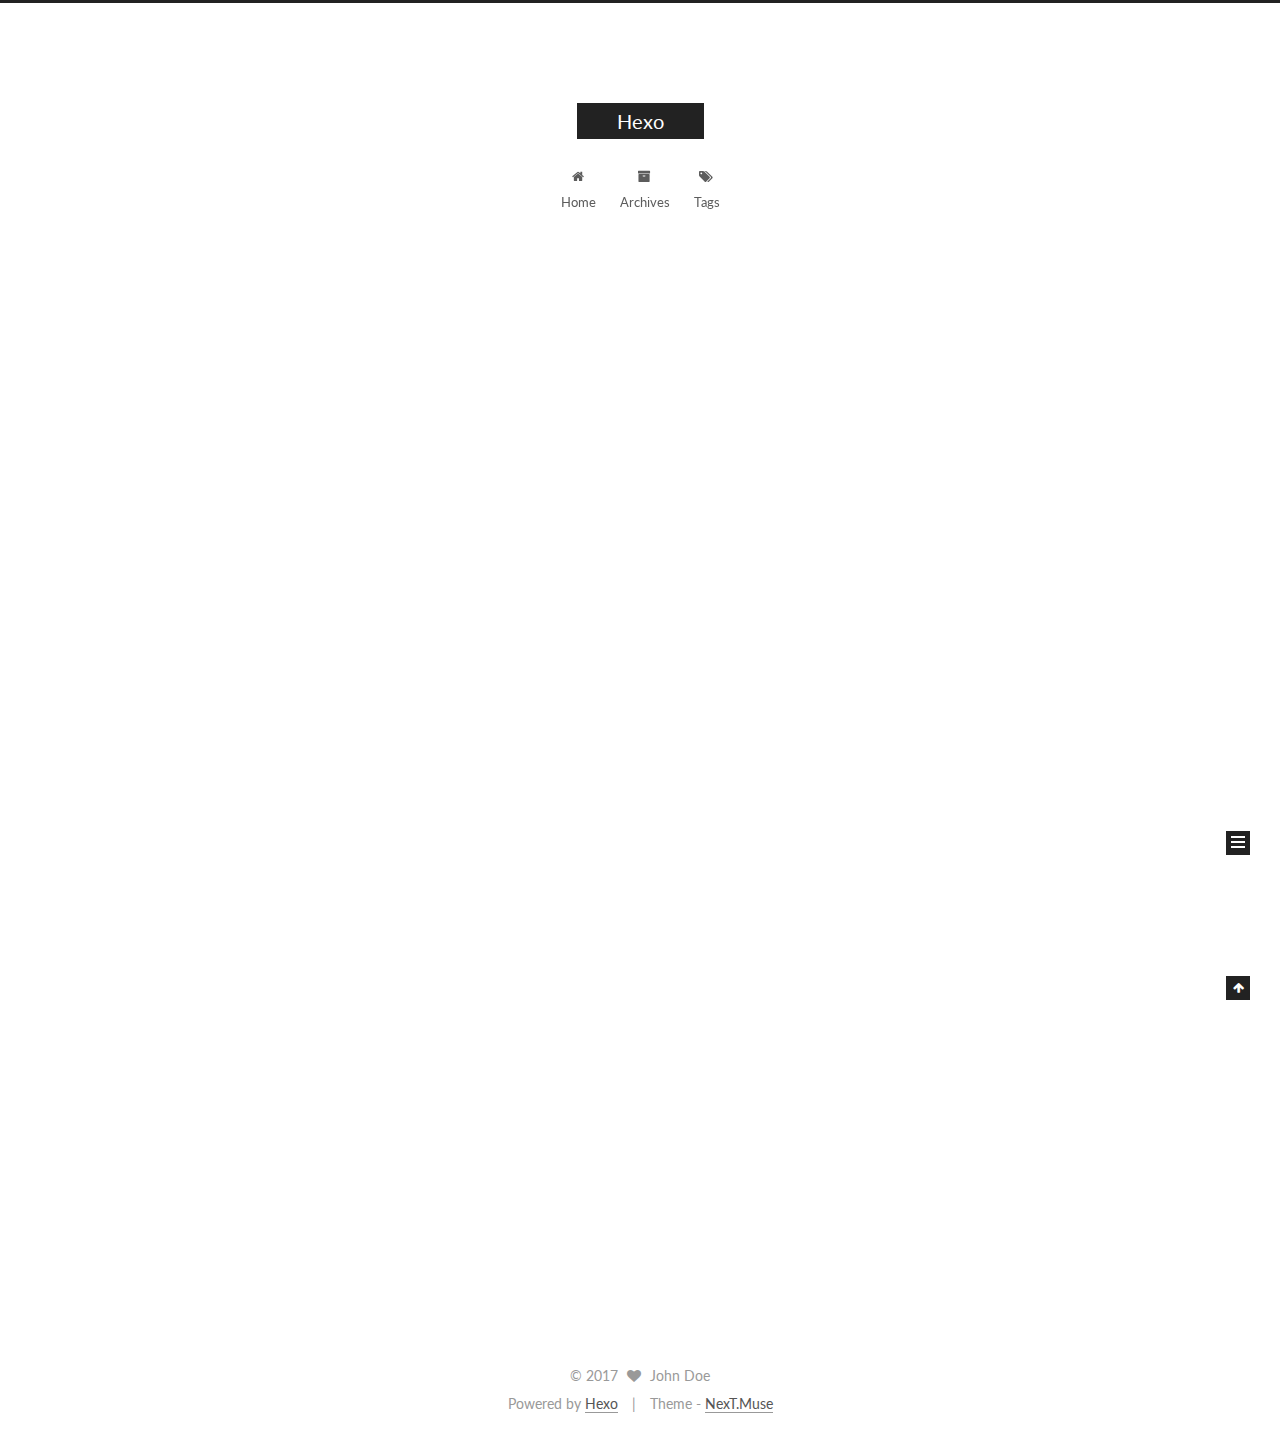
==== commit 090892e6: "Site updated: 2017-04-29 13:41:08" ====
--- a/index.html
+++ b/index.html
@@ -250,125 +250,6 @@
   
 
   <article class="post post-type-normal " itemscope itemtype="http://schema.org/Article">
-    <link itemprop="mainEntityOfPage" href="http://yoursite.com/2017/04/29/我的第一篇博客/">
-
-    <span hidden itemprop="author" itemscope itemtype="http://schema.org/Person">
-      <meta itemprop="name" content="John Doe">
-      <meta itemprop="description" content="">
-      <meta itemprop="image" content="/images/avatar.gif">
-    </span>
-
-    <span hidden itemprop="publisher" itemscope itemtype="http://schema.org/Organization">
-      <meta itemprop="name" content="Hexo">
-    </span>
-
-    
-      <header class="post-header">
-
-        
-        
-          <h1 class="post-title" itemprop="name headline">
-            
-            
-              
-                
-                <a class="post-title-link" href="/2017/04/29/我的第一篇博客/" itemprop="url">
-                  我的第一篇博客
-                </a>
-              
-            
-          </h1>
-        
-
-        <div class="post-meta">
-          <span class="post-time">
-            
-              <span class="post-meta-item-icon">
-                <i class="fa fa-calendar-o"></i>
-              </span>
-              
-                <span class="post-meta-item-text">Posted on</span>
-              
-              <time title="Post created" itemprop="dateCreated datePublished" datetime="2017-04-29T13:02:43+08:00">
-                2017-04-29
-              </time>
-            
-
-            
-
-            
-          </span>
-
-          
-
-          
-            
-          
-
-          
-          
-
-          
-
-          
-
-          
-
-        </div>
-      </header>
-    
-
-    <div class="post-body" itemprop="articleBody">
-
-      
-      
-
-      
-        
-          
-            
-          
-        
-      
-    </div>
-
-    <div>
-      
-    </div>
-
-    <div>
-      
-    </div>
-
-    <div>
-      
-    </div>
-
-    <footer class="post-footer">
-      
-
-      
-
-      
-
-      
-      
-        <div class="post-eof"></div>
-      
-    </footer>
-  </article>
-
-
-    
-      
-
-  
-
-  
-  
-  
-
-  <article class="post post-type-normal " itemscope itemtype="http://schema.org/Article">
     <link itemprop="mainEntityOfPage" href="http://yoursite.com/2017/04/29/hello-world/">
 
     <span hidden itemprop="author" itemscope itemtype="http://schema.org/Person">
@@ -533,7 +414,7 @@
           
             <div class="site-state-item site-state-posts">
               <a href="/archives">
-                <span class="site-state-item-count">2</span>
+                <span class="site-state-item-count">1</span>
                 <span class="site-state-item-name">posts</span>
               </a>
             </div>
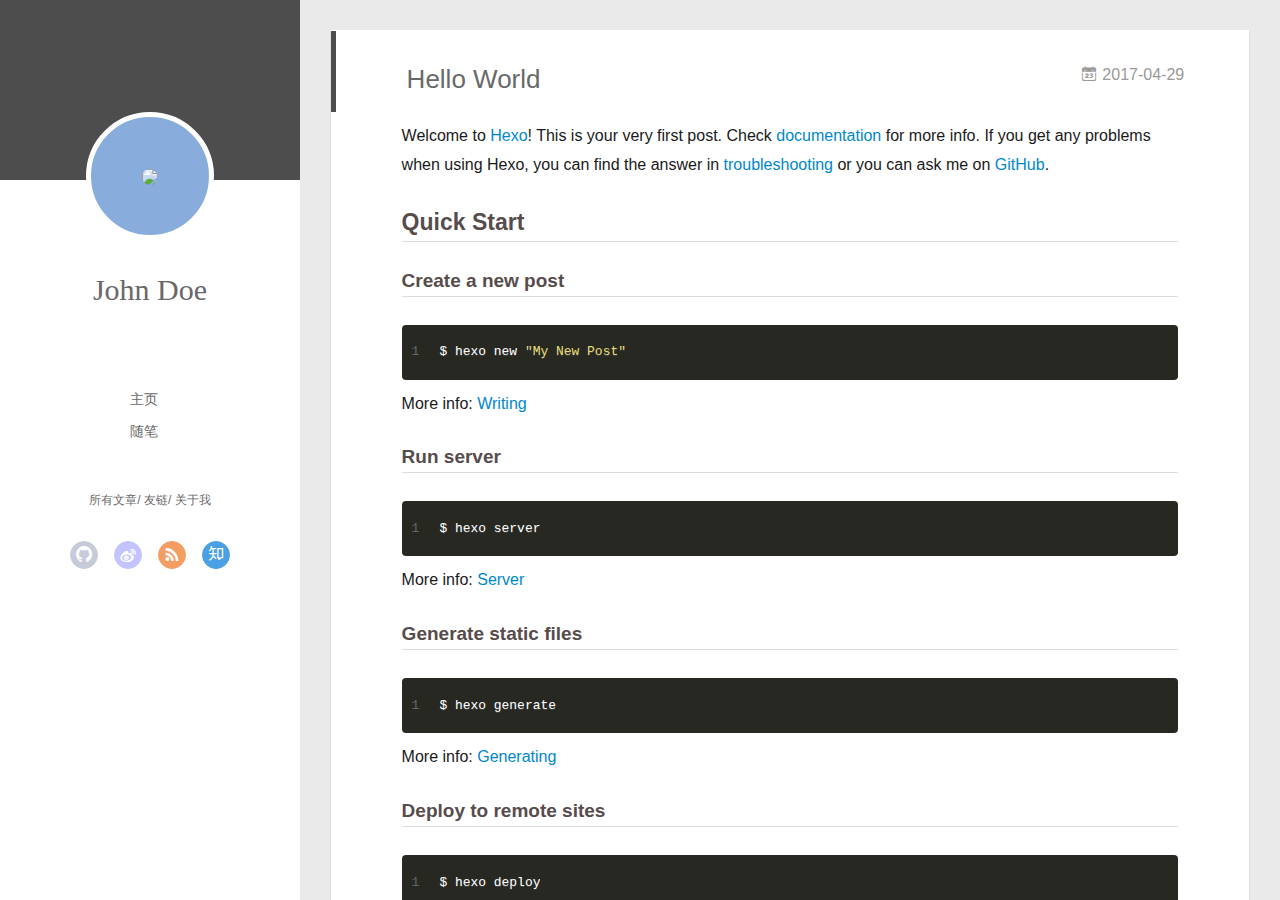
==== commit 7973a5a3: "Site updated: 2017-04-29 14:21:00" ====
--- a/index.html
+++ b/index.html
@@ -1,332 +1,177 @@
-<!doctype html>
-
-
-
-  
-
-
-<html class="theme-next muse use-motion" lang="">
+<!DOCTYPE html>
+<html>
 <head>
-  <meta charset="UTF-8"/>
-<meta http-equiv="X-UA-Compatible" content="IE=edge" />
-<meta name="viewport" content="width=device-width, initial-scale=1, maximum-scale=1"/>
-
-
-
-
-
-
-<meta http-equiv="Cache-Control" content="no-transform" />
-<meta http-equiv="Cache-Control" content="no-siteapp" />
-
-
-
-
-
-
-
-
-
-
-
-
-
-
-
-  
-  
-  <link href="/lib/fancybox/source/jquery.fancybox.css?v=2.1.5" rel="stylesheet" type="text/css" />
-
-
-
-
-  
-  
-  
-  
-
-  
-    
-    
-  
-
-  
-
-  
-
-  
-
-  
-
-  
-    
-    
-    <link href="//fonts.googleapis.com/css?family=Lato:300,300italic,400,400italic,700,700italic&subset=latin,latin-ext" rel="stylesheet" type="text/css">
-  
-
-
-
-
-
-
-<link href="/lib/font-awesome/css/font-awesome.min.css?v=4.6.2" rel="stylesheet" type="text/css" />
-
-<link href="/css/main.css?v=5.1.1" rel="stylesheet" type="text/css" />
-
-
-  <meta name="keywords" content="Hexo, NexT" />
-
-
-
-
-
-
-
-
-  <link rel="shortcut icon" type="image/x-icon" href="/favicon.ico?v=5.1.1" />
-
-
-
-
-
-
-<meta property="og:type" content="website">
+  <meta charset="utf-8">
+  
+  <meta name="renderer" content="webkit">
+  <meta http-equiv="X-UA-Compatible" content="IE=edge" >
+  <link rel="dns-prefetch" href="http://yoursite.com">
+  <title>Hexo</title>
+  <meta name="viewport" content="width=device-width, initial-scale=1, maximum-scale=1">
+  <meta property="og:type" content="website">
 <meta property="og:title" content="Hexo">
 <meta property="og:url" content="http://yoursite.com/index.html">
 <meta property="og:site_name" content="Hexo">
 <meta name="twitter:card" content="summary">
 <meta name="twitter:title" content="Hexo">
-
-
-
-<script type="text/javascript" id="hexo.configurations">
-  var NexT = window.NexT || {};
-  var CONFIG = {
-    root: '/',
-    scheme: 'Muse',
-    sidebar: {"position":"left","display":"post","offset":12,"offset_float":0,"b2t":false,"scrollpercent":false},
-    fancybox: true,
-    motion: true,
-    duoshuo: {
-      userId: '0',
-      author: 'Author'
-    },
-    algolia: {
-      applicationID: '',
-      apiKey: '',
-      indexName: '',
-      hits: {"per_page":10},
-      labels: {"input_placeholder":"Search for Posts","hits_empty":"We didn't find any results for the search: ${query}","hits_stats":"${hits} results found in ${time} ms"}
+  
+    <link rel="alternative" href="/atom.xml" title="Hexo" type="application/atom+xml">
+  
+  
+    <link rel="icon" href="/favicon.png">
+  
+  <link rel="stylesheet" type="text/css" href="/./main.b3331d.css">
+  <style type="text/css">
+  
+    #container.show {
+      background: linear-gradient(200deg,#a0cfe4,#e8c37e);
     }
-  };
-</script>
-
-
-
-  <link rel="canonical" href="http://yoursite.com/"/>
-
-
-
-
-
-  <title>Hexo</title>
+  </style>
+  
+
+  
+
 </head>
 
-<body itemscope itemtype="http://schema.org/WebPage" lang="">
-
-  
-
-
-
-
-
-
-
-
-
-
-
-
-
-
-  
-  
-    
-  
-
-  <div class="container sidebar-position-left 
-   page-home 
- ">
-    <div class="headband"></div>
-
-    <header id="header" class="header" itemscope itemtype="http://schema.org/WPHeader">
-      <div class="header-inner"><div class="site-brand-wrapper">
-  <div class="site-meta ">
-    
-
-    <div class="custom-logo-site-title">
-      <a href="/"  class="brand" rel="start">
-        <span class="logo-line-before"><i></i></span>
-        <span class="site-title">Hexo</span>
-        <span class="logo-line-after"><i></i></span>
-      </a>
-    </div>
-      
-        <p class="site-subtitle"></p>
-      
-  </div>
-
-  <div class="site-nav-toggle">
-    <button>
-      <span class="btn-bar"></span>
-      <span class="btn-bar"></span>
-      <span class="btn-bar"></span>
-    </button>
-  </div>
+<body>
+  <div id="container" q-class="show:isCtnShow">
+    <canvas id="anm-canvas" class="anm-canvas"></canvas>
+    <div class="left-col" q-class="show:isShow">
+      
+<div class="overlay" style="background: #4d4d4d"></div>
+<div class="intrude-less">
+	<header id="header" class="inner">
+		<a href="/" class="profilepic">
+			<img src="null" class="js-avatar">
+		</a>
+		<hgroup>
+		  <h1 class="header-author"><a href="/">John Doe</a></h1>
+		</hgroup>
+		
+
+		<nav class="header-menu">
+			<ul>
+			
+				<li><a href="/">主页</a></li>
+	        
+				<li><a href="/tags/随笔/">随笔</a></li>
+	        
+			</ul>
+		</nav>
+		<nav class="header-smart-menu">
+    		
+    			
+    			<a q-on="click: openSlider(e, 'innerArchive')" href="javascript:void(0)">所有文章</a>
+    			
+            
+    			
+    			<a q-on="click: openSlider(e, 'friends')" href="javascript:void(0)">友链</a>
+    			
+            
+    			
+    			<a q-on="click: openSlider(e, 'aboutme')" href="javascript:void(0)">关于我</a>
+    			
+            
+		</nav>
+		<nav class="header-nav">
+			<div class="social">
+				
+					<a class="github" target="_blank" href="#" title="github"><i class="icon-github"></i></a>
+		        
+					<a class="weibo" target="_blank" href="#" title="weibo"><i class="icon-weibo"></i></a>
+		        
+					<a class="rss" target="_blank" href="#" title="rss"><i class="icon-rss"></i></a>
+		        
+					<a class="zhihu" target="_blank" href="#" title="zhihu"><i class="icon-zhihu"></i></a>
+		        
+			</div>
+		</nav>
+	</header>		
 </div>
 
-<nav class="site-nav">
-  
-
-  
-    <ul id="menu" class="menu">
-      
-        
-        <li class="menu-item menu-item-home">
-          <a href="/" rel="section">
+    </div>
+    <div class="mid-col" q-class="show:isShow,hide:isShow|isFalse">
+      
+<nav id="mobile-nav">
+  	<div class="overlay js-overlay" style="background: #4d4d4d"></div>
+	<div class="btnctn js-mobile-btnctn">
+  		<div class="slider-trigger list" q-on="click: openSlider(e)"><i class="icon icon-sort"></i></div>
+	</div>
+	<div class="intrude-less">
+		<header id="header" class="inner">
+			<div class="profilepic">
+				<img src="null" class="js-avatar">
+			</div>
+			<hgroup>
+			  <h1 class="header-author js-header-author">John Doe</h1>
+			</hgroup>
+			
+			
+			
+				
+			
+				
+			
+			
+			
+			<nav class="header-nav">
+				<div class="social">
+					
+						<a class="github" target="_blank" href="#" title="github"><i class="icon-github"></i></a>
+			        
+						<a class="weibo" target="_blank" href="#" title="weibo"><i class="icon-weibo"></i></a>
+			        
+						<a class="rss" target="_blank" href="#" title="rss"><i class="icon-rss"></i></a>
+			        
+						<a class="zhihu" target="_blank" href="#" title="zhihu"><i class="icon-zhihu"></i></a>
+			        
+				</div>
+			</nav>
+
+			<nav class="header-menu js-header-menu">
+				<ul style="width: 50%">
+				
+				
+					<li style="width: 50%"><a href="/">主页</a></li>
+		        
+					<li style="width: 50%"><a href="/tags/随笔/">随笔</a></li>
+		        
+				</ul>
+			</nav>
+		</header>				
+	</div>
+	<div class="mobile-mask" style="display:none" q-show="isShow"></div>
+</nav>
+
+      <div id="wrapper" class="body-wrap">
+        <div class="menu-l">
+          <div class="canvas-wrap">
+            <canvas data-colors="#eaeaea" data-sectionHeight="100" data-contentId="js-content" id="myCanvas1" class="anm-canvas"></canvas>
+          </div>
+          <div id="js-content" class="content-ll">
             
-              <i class="menu-item-icon fa fa-fw fa-home"></i> <br />
-            
-            Home
-          </a>
-        </li>
-      
-        
-        <li class="menu-item menu-item-archives">
-          <a href="/archives" rel="section">
-            
-              <i class="menu-item-icon fa fa-fw fa-archive"></i> <br />
-            
-            Archives
-          </a>
-        </li>
-      
-        
-        <li class="menu-item menu-item-tags">
-          <a href="/tags" rel="section">
-            
-              <i class="menu-item-icon fa fa-fw fa-tags"></i> <br />
-            
-            Tags
-          </a>
-        </li>
-      
-
-      
-    </ul>
-  
-
-  
-</nav>
-
-
-
- </div>
-    </header>
-
-    <main id="main" class="main">
-      <div class="main-inner">
-        <div class="content-wrap">
-          <div id="content" class="content">
-            
-  <section id="posts" class="posts-expand">
-    
-      
-
-  
-
-  
-  
-  
-
-  <article class="post post-type-normal " itemscope itemtype="http://schema.org/Article">
-    <link itemprop="mainEntityOfPage" href="http://yoursite.com/2017/04/29/hello-world/">
-
-    <span hidden itemprop="author" itemscope itemtype="http://schema.org/Person">
-      <meta itemprop="name" content="John Doe">
-      <meta itemprop="description" content="">
-      <meta itemprop="image" content="/images/avatar.gif">
-    </span>
-
-    <span hidden itemprop="publisher" itemscope itemtype="http://schema.org/Organization">
-      <meta itemprop="name" content="Hexo">
-    </span>
-
-    
-      <header class="post-header">
-
-        
-        
-          <h1 class="post-title" itemprop="name headline">
-            
-            
-              
-                
-                <a class="post-title-link" href="/2017/04/29/hello-world/" itemprop="url">
-                  Hello World
-                </a>
-              
-            
-          </h1>
-        
-
-        <div class="post-meta">
-          <span class="post-time">
-            
-              <span class="post-meta-item-icon">
-                <i class="fa fa-calendar-o"></i>
-              </span>
-              
-                <span class="post-meta-item-text">Posted on</span>
-              
-              <time title="Post created" itemprop="dateCreated datePublished" datetime="2017-04-29T12:41:27+08:00">
-                2017-04-29
-              </time>
-            
-
-            
-
-            
-          </span>
-
-          
-
-          
-            
-          
-
-          
-          
-
-          
-
-          
-
-          
-
-        </div>
+  
+    <article id="post-hello-world" class="article article-type-post  article-index" itemscope itemprop="blogPost">
+  <div class="article-inner">
+    
+      <header class="article-header">
+        
+  
+    <h1 itemprop="name">
+      <a class="article-title" href="/2017/04/29/hello-world/">Hello World</a>
+    </h1>
+  
+
+        
+        <a href="/2017/04/29/hello-world/" class="archive-article-date">
+  	<time datetime="2017-04-29T04:41:27.730Z" itemprop="datePublished"><i class="icon-calendar icon"></i>2017-04-29</time>
+</a>
+        
       </header>
     
-
-    <div class="post-body" itemprop="articleBody">
-
-      
-      
-
-      
-        
-          
-            <p>Welcome to <a href="https://hexo.io/" target="_blank" rel="external">Hexo</a>! This is your very first post. Check <a href="https://hexo.io/docs/" target="_blank" rel="external">documentation</a> for more info. If you get any problems when using Hexo, you can find the answer in <a href="https://hexo.io/docs/troubleshooting.html" target="_blank" rel="external">troubleshooting</a> or you can ask me on <a href="https://github.com/hexojs/hexo/issues" target="_blank" rel="external">GitHub</a>.</p>
+    <div class="article-entry" itemprop="articleBody">
+      
+        <p>Welcome to <a href="https://hexo.io/" target="_blank" rel="external">Hexo</a>! This is your very first post. Check <a href="https://hexo.io/docs/" target="_blank" rel="external">documentation</a> for more info. If you get any problems when using Hexo, you can find the answer in <a href="https://hexo.io/docs/troubleshooting.html" target="_blank" rel="external">troubleshooting</a> or you can ask me on <a href="https://github.com/hexojs/hexo/issues" target="_blank" rel="external">GitHub</a>.</p>
 <h2 id="Quick-Start"><a href="#Quick-Start" class="headerlink" title="Quick Start"></a>Quick Start</h2><h3 id="Create-a-new-post"><a href="#Create-a-new-post" class="headerlink" title="Create a new post"></a>Create a new post</h3><figure class="highlight bash"><table><tr><td class="gutter"><pre><div class="line">1</div></pre></td><td class="code"><pre><div class="line">$ hexo new <span class="string">"My New Post"</span></div></pre></td></tr></table></figure>
 <p>More info: <a href="https://hexo.io/docs/writing.html" target="_blank" rel="external">Writing</a></p>
 <h3 id="Run-server"><a href="#Run-server" class="headerlink" title="Run server"></a>Run server</h3><figure class="highlight bash"><table><tr><td class="gutter"><pre><div class="line">1</div></pre></td><td class="code"><pre><div class="line">$ hexo server</div></pre></td></tr></table></figure>
@@ -336,282 +181,277 @@
 <h3 id="Deploy-to-remote-sites"><a href="#Deploy-to-remote-sites" class="headerlink" title="Deploy to remote sites"></a>Deploy to remote sites</h3><figure class="highlight bash"><table><tr><td class="gutter"><pre><div class="line">1</div></pre></td><td class="code"><pre><div class="line">$ hexo deploy</div></pre></td></tr></table></figure>
 <p>More info: <a href="https://hexo.io/docs/deployment.html" target="_blank" rel="external">Deployment</a></p>
 
-          
-        
-      
-    </div>
-
-    <div>
-      
-    </div>
-
-    <div>
-      
-    </div>
-
-    <div>
-      
-    </div>
-
-    <footer class="post-footer">
-      
-
-      
-
-      
-
-      
-      
-        <div class="post-eof"></div>
-      
-    </footer>
-  </article>
-
-
-    
-  </section>
-
+      
+
+      
+    </div>
+    <div class="article-info article-info-index">
+      
+      
+      
+
+      
+        <p class="article-more-link">
+          <a class="article-more-a" href="/2017/04/29/hello-world/">展开全文 >></a>
+        </p>
+      
+
+      
+      <div class="clearfix"></div>
+    </div>
+  </div>
+</article>
+
+
+
+
+
+  
   
 
 
           </div>
-          
-
-
-          
-
         </div>
-        
-          
-  
-  <div class="sidebar-toggle">
-    <div class="sidebar-toggle-line-wrap">
-      <span class="sidebar-toggle-line sidebar-toggle-line-first"></span>
-      <span class="sidebar-toggle-line sidebar-toggle-line-middle"></span>
-      <span class="sidebar-toggle-line sidebar-toggle-line-last"></span>
+      </div>
+      <footer id="footer">
+  <div class="outer">
+    <div id="footer-info">
+    	<div class="footer-left">
+    		&copy; 2017 John Doe
+    	</div>
+      	<div class="footer-right">
+      		<a href="http://hexo.io/" target="_blank">Hexo</a>  Theme <a href="https://github.com/litten/hexo-theme-yilia" target="_blank">Yilia</a> by Litten
+      	</div>
     </div>
   </div>
-
-  <aside id="sidebar" class="sidebar">
-    <div class="sidebar-inner">
-
-      
-
-      
-
-      <section class="site-overview sidebar-panel sidebar-panel-active">
-        <div class="site-author motion-element" itemprop="author" itemscope itemtype="http://schema.org/Person">
-          <img class="site-author-image" itemprop="image"
-               src="/images/avatar.gif"
-               alt="John Doe" />
-          <p class="site-author-name" itemprop="name">John Doe</p>
-           
-              <p class="site-description motion-element" itemprop="description"></p>
-          
+</footer>
+    </div>
+    <script>
+	var yiliaConfig = {
+		mathjax: false,
+		isHome: true,
+		isPost: false,
+		isArchive: false,
+		isTag: false,
+		isCategory: false,
+		open_in_new: false,
+		root: "/",
+		innerArchive: true,
+		showTags: false
+	}
+</script>
+
+<script>!function(t){function n(e){if(r[e])return r[e].exports;var i=r[e]={exports:{},id:e,loaded:!1};return t[e].call(i.exports,i,i.exports,n),i.loaded=!0,i.exports}var r={};n.m=t,n.c=r,n.p="./",n(0)}([function(t,n,r){r(194),t.exports=r(190)},function(t,n,r){var e=r(3),i=r(52),o=r(27),u=r(28),c=r(53),f="prototype",a=function(t,n,r){var s,l,h,v,p=t&a.F,d=t&a.G,y=t&a.S,g=t&a.P,b=t&a.B,m=d?e:y?e[n]||(e[n]={}):(e[n]||{})[f],x=d?i:i[n]||(i[n]={}),w=x[f]||(x[f]={});d&&(r=n);for(s in r)l=!p&&m&&void 0!==m[s],h=(l?m:r)[s],v=b&&l?c(h,e):g&&"function"==typeof h?c(Function.call,h):h,m&&u(m,s,h,t&a.U),x[s]!=h&&o(x,s,v),g&&w[s]!=h&&(w[s]=h)};e.core=i,a.F=1,a.G=2,a.S=4,a.P=8,a.B=16,a.W=32,a.U=64,a.R=128,t.exports=a},function(t,n,r){var e=r(6);t.exports=function(t){if(!e(t))throw TypeError(t+" is not an object!");return t}},function(t,n){var r=t.exports="undefined"!=typeof window&&window.Math==Math?window:"undefined"!=typeof self&&self.Math==Math?self:Function("return this")();"number"==typeof __g&&(__g=r)},function(t,n){t.exports=function(t){try{return!!t()}catch(t){return!0}}},function(t,n){var r=t.exports="undefined"!=typeof window&&window.Math==Math?window:"undefined"!=typeof self&&self.Math==Math?self:Function("return this")();"number"==typeof __g&&(__g=r)},function(t,n){t.exports=function(t){return"object"==typeof t?null!==t:"function"==typeof t}},function(t,n,r){var e=r(126)("wks"),i=r(76),o=r(3).Symbol,u="function"==typeof o;(t.exports=function(t){return e[t]||(e[t]=u&&o[t]||(u?o:i)("Symbol."+t))}).store=e},function(t,n){var r={}.hasOwnProperty;t.exports=function(t,n){return r.call(t,n)}},function(t,n,r){var e=r(94),i=r(33);t.exports=function(t){return e(i(t))}},function(t,n,r){t.exports=!r(4)(function(){return 7!=Object.defineProperty({},"a",{get:function(){return 7}}).a})},function(t,n,r){var e=r(2),i=r(167),o=r(50),u=Object.defineProperty;n.f=r(10)?Object.defineProperty:function(t,n,r){if(e(t),n=o(n,!0),e(r),i)try{return u(t,n,r)}catch(t){}if("get"in r||"set"in r)throw TypeError("Accessors not supported!");return"value"in r&&(t[n]=r.value),t}},function(t,n,r){t.exports=!r(18)(function(){return 7!=Object.defineProperty({},"a",{get:function(){return 7}}).a})},function(t,n,r){var e=r(14),i=r(22);t.exports=r(12)?function(t,n,r){return e.f(t,n,i(1,r))}:function(t,n,r){return t[n]=r,t}},function(t,n,r){var e=r(20),i=r(58),o=r(42),u=Object.defineProperty;n.f=r(12)?Object.defineProperty:function(t,n,r){if(e(t),n=o(n,!0),e(r),i)try{return u(t,n,r)}catch(t){}if("get"in r||"set"in r)throw TypeError("Accessors not supported!");return"value"in r&&(t[n]=r.value),t}},function(t,n,r){var e=r(40)("wks"),i=r(23),o=r(5).Symbol,u="function"==typeof o;(t.exports=function(t){return e[t]||(e[t]=u&&o[t]||(u?o:i)("Symbol."+t))}).store=e},function(t,n,r){var e=r(67),i=Math.min;t.exports=function(t){return t>0?i(e(t),9007199254740991):0}},function(t,n,r){var e=r(46);t.exports=function(t){return Object(e(t))}},function(t,n){t.exports=function(t){try{return!!t()}catch(t){return!0}}},function(t,n,r){var e=r(63),i=r(34);t.exports=Object.keys||function(t){return e(t,i)}},function(t,n,r){var e=r(21);t.exports=function(t){if(!e(t))throw TypeError(t+" is not an object!");return t}},function(t,n){t.exports=function(t){return"object"==typeof t?null!==t:"function"==typeof t}},function(t,n){t.exports=function(t,n){return{enumerable:!(1&t),configurable:!(2&t),writable:!(4&t),value:n}}},function(t,n){var r=0,e=Math.random();t.exports=function(t){return"Symbol(".concat(void 0===t?"":t,")_",(++r+e).toString(36))}},function(t,n){var r={}.hasOwnProperty;t.exports=function(t,n){return r.call(t,n)}},function(t,n){var r=t.exports={version:"2.4.0"};"number"==typeof __e&&(__e=r)},function(t,n){t.exports=function(t){if("function"!=typeof t)throw TypeError(t+" is not a function!");return t}},function(t,n,r){var e=r(11),i=r(66);t.exports=r(10)?function(t,n,r){return e.f(t,n,i(1,r))}:function(t,n,r){return t[n]=r,t}},function(t,n,r){var e=r(3),i=r(27),o=r(24),u=r(76)("src"),c="toString",f=Function[c],a=(""+f).split(c);r(52).inspectSource=function(t){return f.call(t)},(t.exports=function(t,n,r,c){var f="function"==typeof r;f&&(o(r,"name")||i(r,"name",n)),t[n]!==r&&(f&&(o(r,u)||i(r,u,t[n]?""+t[n]:a.join(String(n)))),t===e?t[n]=r:c?t[n]?t[n]=r:i(t,n,r):(delete t[n],i(t,n,r)))})(Function.prototype,c,function(){return"function"==typeof this&&this[u]||f.call(this)})},function(t,n,r){var e=r(1),i=r(4),o=r(46),u=function(t,n,r,e){var i=String(o(t)),u="<"+n;return""!==r&&(u+=" "+r+'="'+String(e).replace(/"/g,"&quot;")+'"'),u+">"+i+"</"+n+">"};t.exports=function(t,n){var r={};r[t]=n(u),e(e.P+e.F*i(function(){var n=""[t]('"');return n!==n.toLowerCase()||n.split('"').length>3}),"String",r)}},function(t,n,r){var e=r(115),i=r(46);t.exports=function(t){return e(i(t))}},function(t,n,r){var e=r(116),i=r(66),o=r(30),u=r(50),c=r(24),f=r(167),a=Object.getOwnPropertyDescriptor;n.f=r(10)?a:function(t,n){if(t=o(t),n=u(n,!0),f)try{return a(t,n)}catch(t){}if(c(t,n))return i(!e.f.call(t,n),t[n])}},function(t,n,r){var e=r(24),i=r(17),o=r(145)("IE_PROTO"),u=Object.prototype;t.exports=Object.getPrototypeOf||function(t){return t=i(t),e(t,o)?t[o]:"function"==typeof t.constructor&&t instanceof t.constructor?t.constructor.prototype:t instanceof Object?u:null}},function(t,n){t.exports=function(t){if(void 0==t)throw TypeError("Can't call method on  "+t);return t}},function(t,n){t.exports="constructor,hasOwnProperty,isPrototypeOf,propertyIsEnumerable,toLocaleString,toString,valueOf".split(",")},function(t,n){t.exports={}},function(t,n){t.exports=!0},function(t,n){n.f={}.propertyIsEnumerable},function(t,n,r){var e=r(14).f,i=r(8),o=r(15)("toStringTag");t.exports=function(t,n,r){t&&!i(t=r?t:t.prototype,o)&&e(t,o,{configurable:!0,value:n})}},function(t,n,r){var e=r(40)("keys"),i=r(23);t.exports=function(t){return e[t]||(e[t]=i(t))}},function(t,n,r){var e=r(5),i="__core-js_shared__",o=e[i]||(e[i]={});t.exports=function(t){return o[t]||(o[t]={})}},function(t,n){var r=Math.ceil,e=Math.floor;t.exports=function(t){return isNaN(t=+t)?0:(t>0?e:r)(t)}},function(t,n,r){var e=r(21);t.exports=function(t,n){if(!e(t))return t;var r,i;if(n&&"function"==typeof(r=t.toString)&&!e(i=r.call(t)))return i;if("function"==typeof(r=t.valueOf)&&!e(i=r.call(t)))return i;if(!n&&"function"==typeof(r=t.toString)&&!e(i=r.call(t)))return i;throw TypeError("Can't convert object to primitive value")}},function(t,n,r){var e=r(5),i=r(25),o=r(36),u=r(44),c=r(14).f;t.exports=function(t){var n=i.Symbol||(i.Symbol=o?{}:e.Symbol||{});"_"==t.charAt(0)||t in n||c(n,t,{value:u.f(t)})}},function(t,n,r){n.f=r(15)},function(t,n){var r={}.toString;t.exports=function(t){return r.call(t).slice(8,-1)}},function(t,n){t.exports=function(t){if(void 0==t)throw TypeError("Can't call method on  "+t);return t}},function(t,n,r){var e=r(4);t.exports=function(t,n){return!!t&&e(function(){n?t.call(null,function(){},1):t.call(null)})}},function(t,n,r){var e=r(53),i=r(115),o=r(17),u=r(16),c=r(202);t.exports=function(t,n){var r=1==t,f=2==t,a=3==t,s=4==t,l=6==t,h=5==t||l,v=n||c;return function(n,c,p){for(var d,y,g=o(n),b=i(g),m=e(c,p,3),x=u(b.length),w=0,S=r?v(n,x):f?v(n,0):void 0;x>w;w++)if((h||w in b)&&(d=b[w],y=m(d,w,g),t))if(r)S[w]=y;else if(y)switch(t){case 3:return!0;case 5:return d;case 6:return w;case 2:S.push(d)}else if(s)return!1;return l?-1:a||s?s:S}}},function(t,n,r){var e=r(1),i=r(52),o=r(4);t.exports=function(t,n){var r=(i.Object||{})[t]||Object[t],u={};u[t]=n(r),e(e.S+e.F*o(function(){r(1)}),"Object",u)}},function(t,n,r){var e=r(6);t.exports=function(t,n){if(!e(t))return t;var r,i;if(n&&"function"==typeof(r=t.toString)&&!e(i=r.call(t)))return i;if("function"==typeof(r=t.valueOf)&&!e(i=r.call(t)))return i;if(!n&&"function"==typeof(r=t.toString)&&!e(i=r.call(t)))return i;throw TypeError("Can't convert object to primitive value")}},function(t,n,r){var e=r(5),i=r(25),o=r(91),u=r(13),c="prototype",f=function(t,n,r){var a,s,l,h=t&f.F,v=t&f.G,p=t&f.S,d=t&f.P,y=t&f.B,g=t&f.W,b=v?i:i[n]||(i[n]={}),m=b[c],x=v?e:p?e[n]:(e[n]||{})[c];v&&(r=n);for(a in r)(s=!h&&x&&void 0!==x[a])&&a in b||(l=s?x[a]:r[a],b[a]=v&&"function"!=typeof x[a]?r[a]:y&&s?o(l,e):g&&x[a]==l?function(t){var n=function(n,r,e){if(this instanceof t){switch(arguments.length){case 0:return new t;case 1:return new t(n);case 2:return new t(n,r)}return new t(n,r,e)}return t.apply(this,arguments)};return n[c]=t[c],n}(l):d&&"function"==typeof l?o(Function.call,l):l,d&&((b.virtual||(b.virtual={}))[a]=l,t&f.R&&m&&!m[a]&&u(m,a,l)))};f.F=1,f.G=2,f.S=4,f.P=8,f.B=16,f.W=32,f.U=64,f.R=128,t.exports=f},function(t,n){var r=t.exports={version:"2.4.0"};"number"==typeof __e&&(__e=r)},function(t,n,r){var e=r(26);t.exports=function(t,n,r){if(e(t),void 0===n)return t;switch(r){case 1:return function(r){return t.call(n,r)};case 2:return function(r,e){return t.call(n,r,e)};case 3:return function(r,e,i){return t.call(n,r,e,i)}}return function(){return t.apply(n,arguments)}}},function(t,n,r){var e=r(183),i=r(1),o=r(126)("metadata"),u=o.store||(o.store=new(r(186))),c=function(t,n,r){var i=u.get(t);if(!i){if(!r)return;u.set(t,i=new e)}var o=i.get(n);if(!o){if(!r)return;i.set(n,o=new e)}return o},f=function(t,n,r){var e=c(n,r,!1);return void 0!==e&&e.has(t)},a=function(t,n,r){var e=c(n,r,!1);return void 0===e?void 0:e.get(t)},s=function(t,n,r,e){c(r,e,!0).set(t,n)},l=function(t,n){var r=c(t,n,!1),e=[];return r&&r.forEach(function(t,n){e.push(n)}),e},h=function(t){return void 0===t||"symbol"==typeof t?t:String(t)},v=function(t){i(i.S,"Reflect",t)};t.exports={store:u,map:c,has:f,get:a,set:s,keys:l,key:h,exp:v}},function(t,n,r){"use strict";if(r(10)){var e=r(69),i=r(3),o=r(4),u=r(1),c=r(127),f=r(152),a=r(53),s=r(68),l=r(66),h=r(27),v=r(73),p=r(67),d=r(16),y=r(75),g=r(50),b=r(24),m=r(180),x=r(114),w=r(6),S=r(17),_=r(137),O=r(70),E=r(32),P=r(71).f,j=r(154),F=r(76),M=r(7),A=r(48),N=r(117),T=r(146),I=r(155),k=r(80),L=r(123),R=r(74),C=r(130),D=r(160),U=r(11),W=r(31),G=U.f,B=W.f,V=i.RangeError,z=i.TypeError,q=i.Uint8Array,K="ArrayBuffer",J="Shared"+K,Y="BYTES_PER_ELEMENT",H="prototype",$=Array[H],X=f.ArrayBuffer,Q=f.DataView,Z=A(0),tt=A(2),nt=A(3),rt=A(4),et=A(5),it=A(6),ot=N(!0),ut=N(!1),ct=I.values,ft=I.keys,at=I.entries,st=$.lastIndexOf,lt=$.reduce,ht=$.reduceRight,vt=$.join,pt=$.sort,dt=$.slice,yt=$.toString,gt=$.toLocaleString,bt=M("iterator"),mt=M("toStringTag"),xt=F("typed_constructor"),wt=F("def_constructor"),St=c.CONSTR,_t=c.TYPED,Ot=c.VIEW,Et="Wrong length!",Pt=A(1,function(t,n){return Tt(T(t,t[wt]),n)}),jt=o(function(){return 1===new q(new Uint16Array([1]).buffer)[0]}),Ft=!!q&&!!q[H].set&&o(function(){new q(1).set({})}),Mt=function(t,n){if(void 0===t)throw z(Et);var r=+t,e=d(t);if(n&&!m(r,e))throw V(Et);return e},At=function(t,n){var r=p(t);if(r<0||r%n)throw V("Wrong offset!");return r},Nt=function(t){if(w(t)&&_t in t)return t;throw z(t+" is not a typed array!")},Tt=function(t,n){if(!(w(t)&&xt in t))throw z("It is not a typed array constructor!");return new t(n)},It=function(t,n){return kt(T(t,t[wt]),n)},kt=function(t,n){for(var r=0,e=n.length,i=Tt(t,e);e>r;)i[r]=n[r++];return i},Lt=function(t,n,r){G(t,n,{get:function(){return this._d[r]}})},Rt=function(t){var n,r,e,i,o,u,c=S(t),f=arguments.length,s=f>1?arguments[1]:void 0,l=void 0!==s,h=j(c);if(void 0!=h&&!_(h)){for(u=h.call(c),e=[],n=0;!(o=u.next()).done;n++)e.push(o.value);c=e}for(l&&f>2&&(s=a(s,arguments[2],2)),n=0,r=d(c.length),i=Tt(this,r);r>n;n++)i[n]=l?s(c[n],n):c[n];return i},Ct=function(){for(var t=0,n=arguments.length,r=Tt(this,n);n>t;)r[t]=arguments[t++];return r},Dt=!!q&&o(function(){gt.call(new q(1))}),Ut=function(){return gt.apply(Dt?dt.call(Nt(this)):Nt(this),arguments)},Wt={copyWithin:function(t,n){return D.call(Nt(this),t,n,arguments.length>2?arguments[2]:void 0)},every:function(t){return rt(Nt(this),t,arguments.length>1?arguments[1]:void 0)},fill:function(t){return C.apply(Nt(this),arguments)},filter:function(t){return It(this,tt(Nt(this),t,arguments.length>1?arguments[1]:void 0))},find:function(t){return et(Nt(this),t,arguments.length>1?arguments[1]:void 0)},findIndex:function(t){return it(Nt(this),t,arguments.length>1?arguments[1]:void 0)},forEach:function(t){Z(Nt(this),t,arguments.length>1?arguments[1]:void 0)},indexOf:function(t){return ut(Nt(this),t,arguments.length>1?arguments[1]:void 0)},includes:function(t){return ot(Nt(this),t,arguments.length>1?arguments[1]:void 0)},join:function(t){return vt.apply(Nt(this),arguments)},lastIndexOf:function(t){return st.apply(Nt(this),arguments)},map:function(t){return Pt(Nt(this),t,arguments.length>1?arguments[1]:void 0)},reduce:function(t){return lt.apply(Nt(this),arguments)},reduceRight:function(t){return ht.apply(Nt(this),arguments)},reverse:function(){for(var t,n=this,r=Nt(n).length,e=Math.floor(r/2),i=0;i<e;)t=n[i],n[i++]=n[--r],n[r]=t;return n},some:function(t){return nt(Nt(this),t,arguments.length>1?arguments[1]:void 0)},sort:function(t){return pt.call(Nt(this),t)},subarray:function(t,n){var r=Nt(this),e=r.length,i=y(t,e);return new(T(r,r[wt]))(r.buffer,r.byteOffset+i*r.BYTES_PER_ELEMENT,d((void 0===n?e:y(n,e))-i))}},Gt=function(t,n){return It(this,dt.call(Nt(this),t,n))},Bt=function(t){Nt(this);var n=At(arguments[1],1),r=this.length,e=S(t),i=d(e.length),o=0;if(i+n>r)throw V(Et);for(;o<i;)this[n+o]=e[o++]},Vt={entries:function(){return at.call(Nt(this))},keys:function(){return ft.call(Nt(this))},values:function(){return ct.call(Nt(this))}},zt=function(t,n){return w(t)&&t[_t]&&"symbol"!=typeof n&&n in t&&String(+n)==String(n)},qt=function(t,n){return zt(t,n=g(n,!0))?l(2,t[n]):B(t,n)},Kt=function(t,n,r){return!(zt(t,n=g(n,!0))&&w(r)&&b(r,"value"))||b(r,"get")||b(r,"set")||r.configurable||b(r,"writable")&&!r.writable||b(r,"enumerable")&&!r.enumerable?G(t,n,r):(t[n]=r.value,t)};St||(W.f=qt,U.f=Kt),u(u.S+u.F*!St,"Object",{getOwnPropertyDescriptor:qt,defineProperty:Kt}),o(function(){yt.call({})})&&(yt=gt=function(){return vt.call(this)});var Jt=v({},Wt);v(Jt,Vt),h(Jt,bt,Vt.values),v(Jt,{slice:Gt,set:Bt,constructor:function(){},toString:yt,toLocaleString:Ut}),Lt(Jt,"buffer","b"),Lt(Jt,"byteOffset","o"),Lt(Jt,"byteLength","l"),Lt(Jt,"length","e"),G(Jt,mt,{get:function(){return this[_t]}}),t.exports=function(t,n,r,f){f=!!f;var a=t+(f?"Clamped":"")+"Array",l="Uint8Array"!=a,v="get"+t,p="set"+t,y=i[a],g=y||{},b=y&&E(y),m=!y||!c.ABV,S={},_=y&&y[H],j=function(t,r){var e=t._d;return e.v[v](r*n+e.o,jt)},F=function(t,r,e){var i=t._d;f&&(e=(e=Math.round(e))<0?0:e>255?255:255&e),i.v[p](r*n+i.o,e,jt)},M=function(t,n){G(t,n,{get:function(){return j(this,n)},set:function(t){return F(this,n,t)},enumerable:!0})};m?(y=r(function(t,r,e,i){s(t,y,a,"_d");var o,u,c,f,l=0,v=0;if(w(r)){if(!(r instanceof X||(f=x(r))==K||f==J))return _t in r?kt(y,r):Rt.call(y,r);o=r,v=At(e,n);var p=r.byteLength;if(void 0===i){if(p%n)throw V(Et);if((u=p-v)<0)throw V(Et)}else if((u=d(i)*n)+v>p)throw V(Et);c=u/n}else c=Mt(r,!0),u=c*n,o=new X(u);for(h(t,"_d",{b:o,o:v,l:u,e:c,v:new Q(o)});l<c;)M(t,l++)}),_=y[H]=O(Jt),h(_,"constructor",y)):L(function(t){new y(null),new y(t)},!0)||(y=r(function(t,r,e,i){s(t,y,a);var o;return w(r)?r instanceof X||(o=x(r))==K||o==J?void 0!==i?new g(r,At(e,n),i):void 0!==e?new g(r,At(e,n)):new g(r):_t in r?kt(y,r):Rt.call(y,r):new g(Mt(r,l))}),Z(b!==Function.prototype?P(g).concat(P(b)):P(g),function(t){t in y||h(y,t,g[t])}),y[H]=_,e||(_.constructor=y));var A=_[bt],N=!!A&&("values"==A.name||void 0==A.name),T=Vt.values;h(y,xt,!0),h(_,_t,a),h(_,Ot,!0),h(_,wt,y),(f?new y(1)[mt]==a:mt in _)||G(_,mt,{get:function(){return a}}),S[a]=y,u(u.G+u.W+u.F*(y!=g),S),u(u.S,a,{BYTES_PER_ELEMENT:n,from:Rt,of:Ct}),Y in _||h(_,Y,n),u(u.P,a,Wt),R(a),u(u.P+u.F*Ft,a,{set:Bt}),u(u.P+u.F*!N,a,Vt),u(u.P+u.F*(_.toString!=yt),a,{toString:yt}),u(u.P+u.F*o(function(){new y(1).slice()}),a,{slice:Gt}),u(u.P+u.F*(o(function(){return[1,2].toLocaleString()!=new y([1,2]).toLocaleString()})||!o(function(){_.toLocaleString.call([1,2])})),a,{toLocaleString:Ut}),k[a]=N?A:T,e||N||h(_,bt,T)}}else t.exports=function(){}},function(t,n){var r={}.toString;t.exports=function(t){return r.call(t).slice(8,-1)}},function(t,n,r){var e=r(21),i=r(5).document,o=e(i)&&e(i.createElement);t.exports=function(t){return o?i.createElement(t):{}}},function(t,n,r){t.exports=!r(12)&&!r(18)(function(){return 7!=Object.defineProperty(r(57)("div"),"a",{get:function(){return 7}}).a})},function(t,n,r){"use strict";var e=r(36),i=r(51),o=r(64),u=r(13),c=r(8),f=r(35),a=r(96),s=r(38),l=r(103),h=r(15)("iterator"),v=!([].keys&&"next"in[].keys()),p="keys",d="values",y=function(){return this};t.exports=function(t,n,r,g,b,m,x){a(r,n,g);var w,S,_,O=function(t){if(!v&&t in F)return F[t];switch(t){case p:case d:return function(){return new r(this,t)}}return function(){return new r(this,t)}},E=n+" Iterator",P=b==d,j=!1,F=t.prototype,M=F[h]||F["@@iterator"]||b&&F[b],A=M||O(b),N=b?P?O("entries"):A:void 0,T="Array"==n?F.entries||M:M;if(T&&(_=l(T.call(new t)))!==Object.prototype&&(s(_,E,!0),e||c(_,h)||u(_,h,y)),P&&M&&M.name!==d&&(j=!0,A=function(){return M.call(this)}),e&&!x||!v&&!j&&F[h]||u(F,h,A),f[n]=A,f[E]=y,b)if(w={values:P?A:O(d),keys:m?A:O(p),entries:N},x)for(S in w)S in F||o(F,S,w[S]);else i(i.P+i.F*(v||j),n,w);return w}},function(t,n,r){var e=r(20),i=r(100),o=r(34),u=r(39)("IE_PROTO"),c=function(){},f="prototype",a=function(){var t,n=r(57)("iframe"),e=o.length;for(n.style.display="none",r(93).appendChild(n),n.src="javascript:",t=n.contentWindow.document,t.open(),t.write("<script>document.F=Object<\/script>"),t.close(),a=t.F;e--;)delete a[f][o[e]];return a()};t.exports=Object.create||function(t,n){var r;return null!==t?(c[f]=e(t),r=new c,c[f]=null,r[u]=t):r=a(),void 0===n?r:i(r,n)}},function(t,n,r){var e=r(63),i=r(34).concat("length","prototype");n.f=Object.getOwnPropertyNames||function(t){return e(t,i)}},function(t,n){n.f=Object.getOwnPropertySymbols},function(t,n,r){var e=r(8),i=r(9),o=r(90)(!1),u=r(39)("IE_PROTO");t.exports=function(t,n){var r,c=i(t),f=0,a=[];for(r in c)r!=u&&e(c,r)&&a.push(r);for(;n.length>f;)e(c,r=n[f++])&&(~o(a,r)||a.push(r));return a}},function(t,n,r){t.exports=r(13)},function(t,n,r){var e=r(76)("meta"),i=r(6),o=r(24),u=r(11).f,c=0,f=Object.isExtensible||function(){return!0},a=!r(4)(function(){return f(Object.preventExtensions({}))}),s=function(t){u(t,e,{value:{i:"O"+ ++c,w:{}}})},l=function(t,n){if(!i(t))return"symbol"==typeof t?t:("string"==typeof t?"S":"P")+t;if(!o(t,e)){if(!f(t))return"F";if(!n)return"E";s(t)}return t[e].i},h=function(t,n){if(!o(t,e)){if(!f(t))return!0;if(!n)return!1;s(t)}return t[e].w},v=function(t){return a&&p.NEED&&f(t)&&!o(t,e)&&s(t),t},p=t.exports={KEY:e,NEED:!1,fastKey:l,getWeak:h,onFreeze:v}},function(t,n){t.exports=function(t,n){return{enumerable:!(1&t),configurable:!(2&t),writable:!(4&t),value:n}}},function(t,n){var r=Math.ceil,e=Math.floor;t.exports=function(t){return isNaN(t=+t)?0:(t>0?e:r)(t)}},function(t,n){t.exports=function(t,n,r,e){if(!(t instanceof n)||void 0!==e&&e in t)throw TypeError(r+": incorrect invocation!");return t}},function(t,n){t.exports=!1},function(t,n,r){var e=r(2),i=r(173),o=r(133),u=r(145)("IE_PROTO"),c=function(){},f="prototype",a=function(){var t,n=r(132)("iframe"),e=o.length;for(n.style.display="none",r(135).appendChild(n),n.src="javascript:",t=n.contentWindow.document,t.open(),t.write("<script>document.F=Object<\/script>"),t.close(),a=t.F;e--;)delete a[f][o[e]];return a()};t.exports=Object.create||function(t,n){var r;return null!==t?(c[f]=e(t),r=new c,c[f]=null,r[u]=t):r=a(),void 0===n?r:i(r,n)}},function(t,n,r){var e=r(175),i=r(133).concat("length","prototype");n.f=Object.getOwnPropertyNames||function(t){return e(t,i)}},function(t,n,r){var e=r(175),i=r(133);t.exports=Object.keys||function(t){return e(t,i)}},function(t,n,r){var e=r(28);t.exports=function(t,n,r){for(var i in n)e(t,i,n[i],r);return t}},function(t,n,r){"use strict";var e=r(3),i=r(11),o=r(10),u=r(7)("species");t.exports=function(t){var n=e[t];o&&n&&!n[u]&&i.f(n,u,{configurable:!0,get:function(){return this}})}},function(t,n,r){var e=r(67),i=Math.max,o=Math.min;t.exports=function(t,n){return t=e(t),t<0?i(t+n,0):o(t,n)}},function(t,n){var r=0,e=Math.random();t.exports=function(t){return"Symbol(".concat(void 0===t?"":t,")_",(++r+e).toString(36))}},function(t,n,r){var e=r(33);t.exports=function(t){return Object(e(t))}},function(t,n,r){var e=r(7)("unscopables"),i=Array.prototype;void 0==i[e]&&r(27)(i,e,{}),t.exports=function(t){i[e][t]=!0}},function(t,n,r){var e=r(53),i=r(169),o=r(137),u=r(2),c=r(16),f=r(154),a={},s={},n=t.exports=function(t,n,r,l,h){var v,p,d,y,g=h?function(){return t}:f(t),b=e(r,l,n?2:1),m=0;if("function"!=typeof g)throw TypeError(t+" is not iterable!");if(o(g)){for(v=c(t.length);v>m;m++)if((y=n?b(u(p=t[m])[0],p[1]):b(t[m]))===a||y===s)return y}else for(d=g.call(t);!(p=d.next()).done;)if((y=i(d,b,p.value,n))===a||y===s)return y};n.BREAK=a,n.RETURN=s},function(t,n){t.exports={}},function(t,n,r){var e=r(11).f,i=r(24),o=r(7)("toStringTag");t.exports=function(t,n,r){t&&!i(t=r?t:t.prototype,o)&&e(t,o,{configurable:!0,value:n})}},function(t,n,r){var e=r(1),i=r(46),o=r(4),u=r(150),c="["+u+"]",f="​+",a=RegExp("^"+c+c+"*"),s=RegExp(c+c+"*$"),l=function(t,n,r){var i={},c=o(function(){return!!u[t]()||f[t]()!=f}),a=i[t]=c?n(h):u[t];r&&(i[r]=a),e(e.P+e.F*c,"String",i)},h=l.trim=function(t,n){return t=String(i(t)),1&n&&(t=t.replace(a,"")),2&n&&(t=t.replace(s,"")),t};t.exports=l},function(t,n,r){t.exports={default:r(86),__esModule:!0}},function(t,n,r){t.exports={default:r(87),__esModule:!0}},function(t,n,r){"use strict";function e(t){return t&&t.__esModule?t:{default:t}}n.__esModule=!0;var i=r(84),o=e(i),u=r(83),c=e(u),f="function"==typeof c.default&&"symbol"==typeof o.default?function(t){return typeof t}:function(t){return t&&"function"==typeof c.default&&t.constructor===c.default&&t!==c.default.prototype?"symbol":typeof t};n.default="function"==typeof c.default&&"symbol"===f(o.default)?function(t){return void 0===t?"undefined":f(t)}:function(t){return t&&"function"==typeof c.default&&t.constructor===c.default&&t!==c.default.prototype?"symbol":void 0===t?"undefined":f(t)}},function(t,n,r){r(110),r(108),r(111),r(112),t.exports=r(25).Symbol},function(t,n,r){r(109),r(113),t.exports=r(44).f("iterator")},function(t,n){t.exports=function(t){if("function"!=typeof t)throw TypeError(t+" is not a function!");return t}},function(t,n){t.exports=function(){}},function(t,n,r){var e=r(9),i=r(106),o=r(105);t.exports=function(t){return function(n,r,u){var c,f=e(n),a=i(f.length),s=o(u,a);if(t&&r!=r){for(;a>s;)if((c=f[s++])!=c)return!0}else for(;a>s;s++)if((t||s in f)&&f[s]===r)return t||s||0;return!t&&-1}}},function(t,n,r){var e=r(88);t.exports=function(t,n,r){if(e(t),void 0===n)return t;switch(r){case 1:return function(r){return t.call(n,r)};case 2:return function(r,e){return t.call(n,r,e)};case 3:return function(r,e,i){return t.call(n,r,e,i)}}return function(){return t.apply(n,arguments)}}},function(t,n,r){var e=r(19),i=r(62),o=r(37);t.exports=function(t){var n=e(t),r=i.f;if(r)for(var u,c=r(t),f=o.f,a=0;c.length>a;)f.call(t,u=c[a++])&&n.push(u);return n}},function(t,n,r){t.exports=r(5).document&&document.documentElement},function(t,n,r){var e=r(56);t.exports=Object("z").propertyIsEnumerable(0)?Object:function(t){return"String"==e(t)?t.split(""):Object(t)}},function(t,n,r){var e=r(56);t.exports=Array.isArray||function(t){return"Array"==e(t)}},function(t,n,r){"use strict";var e=r(60),i=r(22),o=r(38),u={};r(13)(u,r(15)("iterator"),function(){return this}),t.exports=function(t,n,r){t.prototype=e(u,{next:i(1,r)}),o(t,n+" Iterator")}},function(t,n){t.exports=function(t,n){return{value:n,done:!!t}}},function(t,n,r){var e=r(19),i=r(9);t.exports=function(t,n){for(var r,o=i(t),u=e(o),c=u.length,f=0;c>f;)if(o[r=u[f++]]===n)return r}},function(t,n,r){var e=r(23)("meta"),i=r(21),o=r(8),u=r(14).f,c=0,f=Object.isExtensible||function(){return!0},a=!r(18)(function(){return f(Object.preventExtensions({}))}),s=function(t){u(t,e,{value:{i:"O"+ ++c,w:{}}})},l=function(t,n){if(!i(t))return"symbol"==typeof t?t:("string"==typeof t?"S":"P")+t;if(!o(t,e)){if(!f(t))return"F";if(!n)return"E";s(t)}return t[e].i},h=function(t,n){if(!o(t,e)){if(!f(t))return!0;if(!n)return!1;s(t)}return t[e].w},v=function(t){return a&&p.NEED&&f(t)&&!o(t,e)&&s(t),t},p=t.exports={KEY:e,NEED:!1,fastKey:l,getWeak:h,onFreeze:v}},function(t,n,r){var e=r(14),i=r(20),o=r(19);t.exports=r(12)?Object.defineProperties:function(t,n){i(t);for(var r,u=o(n),c=u.length,f=0;c>f;)e.f(t,r=u[f++],n[r]);return t}},function(t,n,r){var e=r(37),i=r(22),o=r(9),u=r(42),c=r(8),f=r(58),a=Object.getOwnPropertyDescriptor;n.f=r(12)?a:function(t,n){if(t=o(t),n=u(n,!0),f)try{return a(t,n)}catch(t){}if(c(t,n))return i(!e.f.call(t,n),t[n])}},function(t,n,r){var e=r(9),i=r(61).f,o={}.toString,u="object"==typeof window&&window&&Object.getOwnPropertyNames?Object.getOwnPropertyNames(window):[],c=function(t){try{return i(t)}catch(t){return u.slice()}};t.exports.f=function(t){return u&&"[object Window]"==o.call(t)?c(t):i(e(t))}},function(t,n,r){var e=r(8),i=r(77),o=r(39)("IE_PROTO"),u=Object.prototype;t.exports=Object.getPrototypeOf||function(t){return t=i(t),e(t,o)?t[o]:"function"==typeof t.constructor&&t instanceof t.constructor?t.constructor.prototype:t instanceof Object?u:null}},function(t,n,r){var e=r(41),i=r(33);t.exports=function(t){return function(n,r){var o,u,c=String(i(n)),f=e(r),a=c.length;return f<0||f>=a?t?"":void 0:(o=c.charCodeAt(f),o<55296||o>56319||f+1===a||(u=c.charCodeAt(f+1))<56320||u>57343?t?c.charAt(f):o:t?c.slice(f,f+2):u-56320+(o-55296<<10)+65536)}}},function(t,n,r){var e=r(41),i=Math.max,o=Math.min;t.exports=function(t,n){return t=e(t),t<0?i(t+n,0):o(t,n)}},function(t,n,r){var e=r(41),i=Math.min;t.exports=function(t){return t>0?i(e(t),9007199254740991):0}},function(t,n,r){"use strict";var e=r(89),i=r(97),o=r(35),u=r(9);t.exports=r(59)(Array,"Array",function(t,n){this._t=u(t),this._i=0,this._k=n},function(){var t=this._t,n=this._k,r=this._i++;return!t||r>=t.length?(this._t=void 0,i(1)):"keys"==n?i(0,r):"values"==n?i(0,t[r]):i(0,[r,t[r]])},"values"),o.Arguments=o.Array,e("keys"),e("values"),e("entries")},function(t,n){},function(t,n,r){"use strict";var e=r(104)(!0);r(59)(String,"String",function(t){this._t=String(t),this._i=0},function(){var t,n=this._t,r=this._i;return r>=n.length?{value:void 0,done:!0}:(t=e(n,r),this._i+=t.length,{value:t,done:!1})})},function(t,n,r){"use strict";var e=r(5),i=r(8),o=r(12),u=r(51),c=r(64),f=r(99).KEY,a=r(18),s=r(40),l=r(38),h=r(23),v=r(15),p=r(44),d=r(43),y=r(98),g=r(92),b=r(95),m=r(20),x=r(9),w=r(42),S=r(22),_=r(60),O=r(102),E=r(101),P=r(14),j=r(19),F=E.f,M=P.f,A=O.f,N=e.Symbol,T=e.JSON,I=T&&T.stringify,k="prototype",L=v("_hidden"),R=v("toPrimitive"),C={}.propertyIsEnumerable,D=s("symbol-registry"),U=s("symbols"),W=s("op-symbols"),G=Object[k],B="function"==typeof N,V=e.QObject,z=!V||!V[k]||!V[k].findChild,q=o&&a(function(){return 7!=_(M({},"a",{get:function(){return M(this,"a",{value:7}).a}})).a})?function(t,n,r){var e=F(G,n);e&&delete G[n],M(t,n,r),e&&t!==G&&M(G,n,e)}:M,K=function(t){var n=U[t]=_(N[k]);return n._k=t,n},J=B&&"symbol"==typeof N.iterator?function(t){return"symbol"==typeof t}:function(t){return t instanceof N},Y=function(t,n,r){return t===G&&Y(W,n,r),m(t),n=w(n,!0),m(r),i(U,n)?(r.enumerable?(i(t,L)&&t[L][n]&&(t[L][n]=!1),r=_(r,{enumerable:S(0,!1)})):(i(t,L)||M(t,L,S(1,{})),t[L][n]=!0),q(t,n,r)):M(t,n,r)},H=function(t,n){m(t);for(var r,e=g(n=x(n)),i=0,o=e.length;o>i;)Y(t,r=e[i++],n[r]);return t},$=function(t,n){return void 0===n?_(t):H(_(t),n)},X=function(t){var n=C.call(this,t=w(t,!0));return!(this===G&&i(U,t)&&!i(W,t))&&(!(n||!i(this,t)||!i(U,t)||i(this,L)&&this[L][t])||n)},Q=function(t,n){if(t=x(t),n=w(n,!0),t!==G||!i(U,n)||i(W,n)){var r=F(t,n);return!r||!i(U,n)||i(t,L)&&t[L][n]||(r.enumerable=!0),r}},Z=function(t){for(var n,r=A(x(t)),e=[],o=0;r.length>o;)i(U,n=r[o++])||n==L||n==f||e.push(n);return e},tt=function(t){for(var n,r=t===G,e=A(r?W:x(t)),o=[],u=0;e.length>u;)!i(U,n=e[u++])||r&&!i(G,n)||o.push(U[n]);return o};B||(N=function(){if(this instanceof N)throw TypeError("Symbol is not a constructor!");var t=h(arguments.length>0?arguments[0]:void 0),n=function(r){this===G&&n.call(W,r),i(this,L)&&i(this[L],t)&&(this[L][t]=!1),q(this,t,S(1,r))};return o&&z&&q(G,t,{configurable:!0,set:n}),K(t)},c(N[k],"toString",function(){return this._k}),E.f=Q,P.f=Y,r(61).f=O.f=Z,r(37).f=X,r(62).f=tt,o&&!r(36)&&c(G,"propertyIsEnumerable",X,!0),p.f=function(t){return K(v(t))}),u(u.G+u.W+u.F*!B,{Symbol:N});for(var nt="hasInstance,isConcatSpreadable,iterator,match,replace,search,species,split,toPrimitive,toStringTag,unscopables".split(","),rt=0;nt.length>rt;)v(nt[rt++]);for(var nt=j(v.store),rt=0;nt.length>rt;)d(nt[rt++]);u(u.S+u.F*!B,"Symbol",{for:function(t){return i(D,t+="")?D[t]:D[t]=N(t)},keyFor:function(t){if(J(t))return y(D,t);throw TypeError(t+" is not a symbol!")},useSetter:function(){z=!0},useSimple:function(){z=!1}}),u(u.S+u.F*!B,"Object",{create:$,defineProperty:Y,defineProperties:H,getOwnPropertyDescriptor:Q,getOwnPropertyNames:Z,getOwnPropertySymbols:tt}),T&&u(u.S+u.F*(!B||a(function(){var t=N();return"[null]"!=I([t])||"{}"!=I({a:t})||"{}"!=I(Object(t))})),"JSON",{stringify:function(t){if(void 0!==t&&!J(t)){for(var n,r,e=[t],i=1;arguments.length>i;)e.push(arguments[i++]);return n=e[1],"function"==typeof n&&(r=n),!r&&b(n)||(n=function(t,n){if(r&&(n=r.call(this,t,n)),!J(n))return n}),e[1]=n,I.apply(T,e)}}}),N[k][R]||r(13)(N[k],R,N[k].valueOf),l(N,"Symbol"),l(Math,"Math",!0),l(e.JSON,"JSON",!0)},function(t,n,r){r(43)("asyncIterator")},function(t,n,r){r(43)("observable")},function(t,n,r){r(107);for(var e=r(5),i=r(13),o=r(35),u=r(15)("toStringTag"),c=["NodeList","DOMTokenList","MediaList","StyleSheetList","CSSRuleList"],f=0;f<5;f++){var a=c[f],s=e[a],l=s&&s.prototype;l&&!l[u]&&i(l,u,a),o[a]=o.Array}},function(t,n,r){var e=r(45),i=r(7)("toStringTag"),o="Arguments"==e(function(){return arguments}()),u=function(t,n){try{return t[n]}catch(t){}};t.exports=function(t){var n,r,c;return void 0===t?"Undefined":null===t?"Null":"string"==typeof(r=u(n=Object(t),i))?r:o?e(n):"Object"==(c=e(n))&&"function"==typeof n.callee?"Arguments":c}},function(t,n,r){var e=r(45);t.exports=Object("z").propertyIsEnumerable(0)?Object:function(t){return"String"==e(t)?t.split(""):Object(t)}},function(t,n){n.f={}.propertyIsEnumerable},function(t,n,r){var e=r(30),i=r(16),o=r(75);t.exports=function(t){return function(n,r,u){var c,f=e(n),a=i(f.length),s=o(u,a);if(t&&r!=r){for(;a>s;)if((c=f[s++])!=c)return!0}else for(;a>s;s++)if((t||s in f)&&f[s]===r)return t||s||0;return!t&&-1}}},function(t,n,r){"use strict";var e=r(3),i=r(1),o=r(28),u=r(73),c=r(65),f=r(79),a=r(68),s=r(6),l=r(4),h=r(123),v=r(81),p=r(136);t.exports=function(t,n,r,d,y,g){var b=e[t],m=b,x=y?"set":"add",w=m&&m.prototype,S={},_=function(t){var n=w[t];o(w,t,"delete"==t?function(t){return!(g&&!s(t))&&n.call(this,0===t?0:t)}:"has"==t?function(t){return!(g&&!s(t))&&n.call(this,0===t?0:t)}:"get"==t?function(t){return g&&!s(t)?void 0:n.call(this,0===t?0:t)}:"add"==t?function(t){return n.call(this,0===t?0:t),this}:function(t,r){return n.call(this,0===t?0:t,r),this})};if("function"==typeof m&&(g||w.forEach&&!l(function(){(new m).entries().next()}))){var O=new m,E=O[x](g?{}:-0,1)!=O,P=l(function(){O.has(1)}),j=h(function(t){new m(t)}),F=!g&&l(function(){for(var t=new m,n=5;n--;)t[x](n,n);return!t.has(-0)});j||(m=n(function(n,r){a(n,m,t);var e=p(new b,n,m);return void 0!=r&&f(r,y,e[x],e),e}),m.prototype=w,w.constructor=m),(P||F)&&(_("delete"),_("has"),y&&_("get")),(F||E)&&_(x),g&&w.clear&&delete w.clear}else m=d.getConstructor(n,t,y,x),u(m.prototype,r),c.NEED=!0;return v(m,t),S[t]=m,i(i.G+i.W+i.F*(m!=b),S),g||d.setStrong(m,t,y),m}},function(t,n,r){"use strict";var e=r(27),i=r(28),o=r(4),u=r(46),c=r(7);t.exports=function(t,n,r){var f=c(t),a=r(u,f,""[t]),s=a[0],l=a[1];o(function(){var n={};return n[f]=function(){return 7},7!=""[t](n)})&&(i(String.prototype,t,s),e(RegExp.prototype,f,2==n?function(t,n){return l.call(t,this,n)}:function(t){return l.call(t,this)}))}
+},function(t,n,r){"use strict";var e=r(2);t.exports=function(){var t=e(this),n="";return t.global&&(n+="g"),t.ignoreCase&&(n+="i"),t.multiline&&(n+="m"),t.unicode&&(n+="u"),t.sticky&&(n+="y"),n}},function(t,n){t.exports=function(t,n,r){var e=void 0===r;switch(n.length){case 0:return e?t():t.call(r);case 1:return e?t(n[0]):t.call(r,n[0]);case 2:return e?t(n[0],n[1]):t.call(r,n[0],n[1]);case 3:return e?t(n[0],n[1],n[2]):t.call(r,n[0],n[1],n[2]);case 4:return e?t(n[0],n[1],n[2],n[3]):t.call(r,n[0],n[1],n[2],n[3])}return t.apply(r,n)}},function(t,n,r){var e=r(6),i=r(45),o=r(7)("match");t.exports=function(t){var n;return e(t)&&(void 0!==(n=t[o])?!!n:"RegExp"==i(t))}},function(t,n,r){var e=r(7)("iterator"),i=!1;try{var o=[7][e]();o.return=function(){i=!0},Array.from(o,function(){throw 2})}catch(t){}t.exports=function(t,n){if(!n&&!i)return!1;var r=!1;try{var o=[7],u=o[e]();u.next=function(){return{done:r=!0}},o[e]=function(){return u},t(o)}catch(t){}return r}},function(t,n,r){t.exports=r(69)||!r(4)(function(){var t=Math.random();__defineSetter__.call(null,t,function(){}),delete r(3)[t]})},function(t,n){n.f=Object.getOwnPropertySymbols},function(t,n,r){var e=r(3),i="__core-js_shared__",o=e[i]||(e[i]={});t.exports=function(t){return o[t]||(o[t]={})}},function(t,n,r){for(var e,i=r(3),o=r(27),u=r(76),c=u("typed_array"),f=u("view"),a=!(!i.ArrayBuffer||!i.DataView),s=a,l=0,h="Int8Array,Uint8Array,Uint8ClampedArray,Int16Array,Uint16Array,Int32Array,Uint32Array,Float32Array,Float64Array".split(",");l<9;)(e=i[h[l++]])?(o(e.prototype,c,!0),o(e.prototype,f,!0)):s=!1;t.exports={ABV:a,CONSTR:s,TYPED:c,VIEW:f}},function(t,n){"use strict";var r={versions:function(){var t=window.navigator.userAgent;return{trident:t.indexOf("Trident")>-1,presto:t.indexOf("Presto")>-1,webKit:t.indexOf("AppleWebKit")>-1,gecko:t.indexOf("Gecko")>-1&&-1==t.indexOf("KHTML"),mobile:!!t.match(/AppleWebKit.*Mobile.*/),ios:!!t.match(/\(i[^;]+;( U;)? CPU.+Mac OS X/),android:t.indexOf("Android")>-1||t.indexOf("Linux")>-1,iPhone:t.indexOf("iPhone")>-1||t.indexOf("Mac")>-1,iPad:t.indexOf("iPad")>-1,webApp:-1==t.indexOf("Safari"),weixin:-1==t.indexOf("MicroMessenger")}}()};t.exports=r},function(t,n,r){"use strict";var e=r(85),i=function(t){return t&&t.__esModule?t:{default:t}}(e),o=function(){function t(t,n,e){return n||e?String.fromCharCode(n||e):r[t]||t}function n(t){return e[t]}var r={"&quot;":'"',"&lt;":"<","&gt;":">","&amp;":"&","&nbsp;":" "},e={};for(var u in r)e[r[u]]=u;return r["&apos;"]="'",e["'"]="&#39;",{encode:function(t){return t?(""+t).replace(/['<> "&]/g,n).replace(/\r?\n/g,"<br/>").replace(/\s/g,"&nbsp;"):""},decode:function(n){return n?(""+n).replace(/<br\s*\/?>/gi,"\n").replace(/&quot;|&lt;|&gt;|&amp;|&nbsp;|&apos;|&#(\d+);|&#(\d+)/g,t).replace(/\u00a0/g," "):""},encodeBase16:function(t){if(!t)return t;t+="";for(var n=[],r=0,e=t.length;e>r;r++)n.push(t.charCodeAt(r).toString(16).toUpperCase());return n.join("")},encodeBase16forJSON:function(t){if(!t)return t;t=t.replace(/[\u4E00-\u9FBF]/gi,function(t){return escape(t).replace("%u","\\u")});for(var n=[],r=0,e=t.length;e>r;r++)n.push(t.charCodeAt(r).toString(16).toUpperCase());return n.join("")},decodeBase16:function(t){if(!t)return t;t+="";for(var n=[],r=0,e=t.length;e>r;r+=2)n.push(String.fromCharCode("0x"+t.slice(r,r+2)));return n.join("")},encodeObject:function(t){if(t instanceof Array)for(var n=0,r=t.length;r>n;n++)t[n]=o.encodeObject(t[n]);else if("object"==(void 0===t?"undefined":(0,i.default)(t)))for(var e in t)t[e]=o.encodeObject(t[e]);else if("string"==typeof t)return o.encode(t);return t},loadScript:function(t){var n=document.createElement("script");document.getElementsByTagName("body")[0].appendChild(n),n.setAttribute("src",t)},addLoadEvent:function(t){var n=window.onload;"function"!=typeof window.onload?window.onload=t:window.onload=function(){n(),t()}}}}();t.exports=o},function(t,n,r){"use strict";var e=r(17),i=r(75),o=r(16);t.exports=function(t){for(var n=e(this),r=o(n.length),u=arguments.length,c=i(u>1?arguments[1]:void 0,r),f=u>2?arguments[2]:void 0,a=void 0===f?r:i(f,r);a>c;)n[c++]=t;return n}},function(t,n,r){"use strict";var e=r(11),i=r(66);t.exports=function(t,n,r){n in t?e.f(t,n,i(0,r)):t[n]=r}},function(t,n,r){var e=r(6),i=r(3).document,o=e(i)&&e(i.createElement);t.exports=function(t){return o?i.createElement(t):{}}},function(t,n){t.exports="constructor,hasOwnProperty,isPrototypeOf,propertyIsEnumerable,toLocaleString,toString,valueOf".split(",")},function(t,n,r){var e=r(7)("match");t.exports=function(t){var n=/./;try{"/./"[t](n)}catch(r){try{return n[e]=!1,!"/./"[t](n)}catch(t){}}return!0}},function(t,n,r){t.exports=r(3).document&&document.documentElement},function(t,n,r){var e=r(6),i=r(144).set;t.exports=function(t,n,r){var o,u=n.constructor;return u!==r&&"function"==typeof u&&(o=u.prototype)!==r.prototype&&e(o)&&i&&i(t,o),t}},function(t,n,r){var e=r(80),i=r(7)("iterator"),o=Array.prototype;t.exports=function(t){return void 0!==t&&(e.Array===t||o[i]===t)}},function(t,n,r){var e=r(45);t.exports=Array.isArray||function(t){return"Array"==e(t)}},function(t,n,r){"use strict";var e=r(70),i=r(66),o=r(81),u={};r(27)(u,r(7)("iterator"),function(){return this}),t.exports=function(t,n,r){t.prototype=e(u,{next:i(1,r)}),o(t,n+" Iterator")}},function(t,n,r){"use strict";var e=r(69),i=r(1),o=r(28),u=r(27),c=r(24),f=r(80),a=r(139),s=r(81),l=r(32),h=r(7)("iterator"),v=!([].keys&&"next"in[].keys()),p="keys",d="values",y=function(){return this};t.exports=function(t,n,r,g,b,m,x){a(r,n,g);var w,S,_,O=function(t){if(!v&&t in F)return F[t];switch(t){case p:case d:return function(){return new r(this,t)}}return function(){return new r(this,t)}},E=n+" Iterator",P=b==d,j=!1,F=t.prototype,M=F[h]||F["@@iterator"]||b&&F[b],A=M||O(b),N=b?P?O("entries"):A:void 0,T="Array"==n?F.entries||M:M;if(T&&(_=l(T.call(new t)))!==Object.prototype&&(s(_,E,!0),e||c(_,h)||u(_,h,y)),P&&M&&M.name!==d&&(j=!0,A=function(){return M.call(this)}),e&&!x||!v&&!j&&F[h]||u(F,h,A),f[n]=A,f[E]=y,b)if(w={values:P?A:O(d),keys:m?A:O(p),entries:N},x)for(S in w)S in F||o(F,S,w[S]);else i(i.P+i.F*(v||j),n,w);return w}},function(t,n){var r=Math.expm1;t.exports=!r||r(10)>22025.465794806718||r(10)<22025.465794806718||-2e-17!=r(-2e-17)?function(t){return 0==(t=+t)?t:t>-1e-6&&t<1e-6?t+t*t/2:Math.exp(t)-1}:r},function(t,n){t.exports=Math.sign||function(t){return 0==(t=+t)||t!=t?t:t<0?-1:1}},function(t,n,r){var e=r(3),i=r(151).set,o=e.MutationObserver||e.WebKitMutationObserver,u=e.process,c=e.Promise,f="process"==r(45)(u);t.exports=function(){var t,n,r,a=function(){var e,i;for(f&&(e=u.domain)&&e.exit();t;){i=t.fn,t=t.next;try{i()}catch(e){throw t?r():n=void 0,e}}n=void 0,e&&e.enter()};if(f)r=function(){u.nextTick(a)};else if(o){var s=!0,l=document.createTextNode("");new o(a).observe(l,{characterData:!0}),r=function(){l.data=s=!s}}else if(c&&c.resolve){var h=c.resolve();r=function(){h.then(a)}}else r=function(){i.call(e,a)};return function(e){var i={fn:e,next:void 0};n&&(n.next=i),t||(t=i,r()),n=i}}},function(t,n,r){var e=r(6),i=r(2),o=function(t,n){if(i(t),!e(n)&&null!==n)throw TypeError(n+": can't set as prototype!")};t.exports={set:Object.setPrototypeOf||("__proto__"in{}?function(t,n,e){try{e=r(53)(Function.call,r(31).f(Object.prototype,"__proto__").set,2),e(t,[]),n=!(t instanceof Array)}catch(t){n=!0}return function(t,r){return o(t,r),n?t.__proto__=r:e(t,r),t}}({},!1):void 0),check:o}},function(t,n,r){var e=r(126)("keys"),i=r(76);t.exports=function(t){return e[t]||(e[t]=i(t))}},function(t,n,r){var e=r(2),i=r(26),o=r(7)("species");t.exports=function(t,n){var r,u=e(t).constructor;return void 0===u||void 0==(r=e(u)[o])?n:i(r)}},function(t,n,r){var e=r(67),i=r(46);t.exports=function(t){return function(n,r){var o,u,c=String(i(n)),f=e(r),a=c.length;return f<0||f>=a?t?"":void 0:(o=c.charCodeAt(f),o<55296||o>56319||f+1===a||(u=c.charCodeAt(f+1))<56320||u>57343?t?c.charAt(f):o:t?c.slice(f,f+2):u-56320+(o-55296<<10)+65536)}}},function(t,n,r){var e=r(122),i=r(46);t.exports=function(t,n,r){if(e(n))throw TypeError("String#"+r+" doesn't accept regex!");return String(i(t))}},function(t,n,r){"use strict";var e=r(67),i=r(46);t.exports=function(t){var n=String(i(this)),r="",o=e(t);if(o<0||o==1/0)throw RangeError("Count can't be negative");for(;o>0;(o>>>=1)&&(n+=n))1&o&&(r+=n);return r}},function(t,n){t.exports="\t\n\v\f\r   ᠎             　\u2028\u2029\ufeff"},function(t,n,r){var e,i,o,u=r(53),c=r(121),f=r(135),a=r(132),s=r(3),l=s.process,h=s.setImmediate,v=s.clearImmediate,p=s.MessageChannel,d=0,y={},g="onreadystatechange",b=function(){var t=+this;if(y.hasOwnProperty(t)){var n=y[t];delete y[t],n()}},m=function(t){b.call(t.data)};h&&v||(h=function(t){for(var n=[],r=1;arguments.length>r;)n.push(arguments[r++]);return y[++d]=function(){c("function"==typeof t?t:Function(t),n)},e(d),d},v=function(t){delete y[t]},"process"==r(45)(l)?e=function(t){l.nextTick(u(b,t,1))}:p?(i=new p,o=i.port2,i.port1.onmessage=m,e=u(o.postMessage,o,1)):s.addEventListener&&"function"==typeof postMessage&&!s.importScripts?(e=function(t){s.postMessage(t+"","*")},s.addEventListener("message",m,!1)):e=g in a("script")?function(t){f.appendChild(a("script"))[g]=function(){f.removeChild(this),b.call(t)}}:function(t){setTimeout(u(b,t,1),0)}),t.exports={set:h,clear:v}},function(t,n,r){"use strict";var e=r(3),i=r(10),o=r(69),u=r(127),c=r(27),f=r(73),a=r(4),s=r(68),l=r(67),h=r(16),v=r(71).f,p=r(11).f,d=r(130),y=r(81),g="ArrayBuffer",b="DataView",m="prototype",x="Wrong length!",w="Wrong index!",S=e[g],_=e[b],O=e.Math,E=e.RangeError,P=e.Infinity,j=S,F=O.abs,M=O.pow,A=O.floor,N=O.log,T=O.LN2,I="buffer",k="byteLength",L="byteOffset",R=i?"_b":I,C=i?"_l":k,D=i?"_o":L,U=function(t,n,r){var e,i,o,u=Array(r),c=8*r-n-1,f=(1<<c)-1,a=f>>1,s=23===n?M(2,-24)-M(2,-77):0,l=0,h=t<0||0===t&&1/t<0?1:0;for(t=F(t),t!=t||t===P?(i=t!=t?1:0,e=f):(e=A(N(t)/T),t*(o=M(2,-e))<1&&(e--,o*=2),t+=e+a>=1?s/o:s*M(2,1-a),t*o>=2&&(e++,o/=2),e+a>=f?(i=0,e=f):e+a>=1?(i=(t*o-1)*M(2,n),e+=a):(i=t*M(2,a-1)*M(2,n),e=0));n>=8;u[l++]=255&i,i/=256,n-=8);for(e=e<<n|i,c+=n;c>0;u[l++]=255&e,e/=256,c-=8);return u[--l]|=128*h,u},W=function(t,n,r){var e,i=8*r-n-1,o=(1<<i)-1,u=o>>1,c=i-7,f=r-1,a=t[f--],s=127&a;for(a>>=7;c>0;s=256*s+t[f],f--,c-=8);for(e=s&(1<<-c)-1,s>>=-c,c+=n;c>0;e=256*e+t[f],f--,c-=8);if(0===s)s=1-u;else{if(s===o)return e?NaN:a?-P:P;e+=M(2,n),s-=u}return(a?-1:1)*e*M(2,s-n)},G=function(t){return t[3]<<24|t[2]<<16|t[1]<<8|t[0]},B=function(t){return[255&t]},V=function(t){return[255&t,t>>8&255]},z=function(t){return[255&t,t>>8&255,t>>16&255,t>>24&255]},q=function(t){return U(t,52,8)},K=function(t){return U(t,23,4)},J=function(t,n,r){p(t[m],n,{get:function(){return this[r]}})},Y=function(t,n,r,e){var i=+r,o=l(i);if(i!=o||o<0||o+n>t[C])throw E(w);var u=t[R]._b,c=o+t[D],f=u.slice(c,c+n);return e?f:f.reverse()},H=function(t,n,r,e,i,o){var u=+r,c=l(u);if(u!=c||c<0||c+n>t[C])throw E(w);for(var f=t[R]._b,a=c+t[D],s=e(+i),h=0;h<n;h++)f[a+h]=s[o?h:n-h-1]},$=function(t,n){s(t,S,g);var r=+n,e=h(r);if(r!=e)throw E(x);return e};if(u.ABV){if(!a(function(){new S})||!a(function(){new S(.5)})){S=function(t){return new j($(this,t))};for(var X,Q=S[m]=j[m],Z=v(j),tt=0;Z.length>tt;)(X=Z[tt++])in S||c(S,X,j[X]);o||(Q.constructor=S)}var nt=new _(new S(2)),rt=_[m].setInt8;nt.setInt8(0,2147483648),nt.setInt8(1,2147483649),!nt.getInt8(0)&&nt.getInt8(1)||f(_[m],{setInt8:function(t,n){rt.call(this,t,n<<24>>24)},setUint8:function(t,n){rt.call(this,t,n<<24>>24)}},!0)}else S=function(t){var n=$(this,t);this._b=d.call(Array(n),0),this[C]=n},_=function(t,n,r){s(this,_,b),s(t,S,b);var e=t[C],i=l(n);if(i<0||i>e)throw E("Wrong offset!");if(r=void 0===r?e-i:h(r),i+r>e)throw E(x);this[R]=t,this[D]=i,this[C]=r},i&&(J(S,k,"_l"),J(_,I,"_b"),J(_,k,"_l"),J(_,L,"_o")),f(_[m],{getInt8:function(t){return Y(this,1,t)[0]<<24>>24},getUint8:function(t){return Y(this,1,t)[0]},getInt16:function(t){var n=Y(this,2,t,arguments[1]);return(n[1]<<8|n[0])<<16>>16},getUint16:function(t){var n=Y(this,2,t,arguments[1]);return n[1]<<8|n[0]},getInt32:function(t){return G(Y(this,4,t,arguments[1]))},getUint32:function(t){return G(Y(this,4,t,arguments[1]))>>>0},getFloat32:function(t){return W(Y(this,4,t,arguments[1]),23,4)},getFloat64:function(t){return W(Y(this,8,t,arguments[1]),52,8)},setInt8:function(t,n){H(this,1,t,B,n)},setUint8:function(t,n){H(this,1,t,B,n)},setInt16:function(t,n){H(this,2,t,V,n,arguments[2])},setUint16:function(t,n){H(this,2,t,V,n,arguments[2])},setInt32:function(t,n){H(this,4,t,z,n,arguments[2])},setUint32:function(t,n){H(this,4,t,z,n,arguments[2])},setFloat32:function(t,n){H(this,4,t,K,n,arguments[2])},setFloat64:function(t,n){H(this,8,t,q,n,arguments[2])}});y(S,g),y(_,b),c(_[m],u.VIEW,!0),n[g]=S,n[b]=_},function(t,n,r){var e=r(3),i=r(52),o=r(69),u=r(182),c=r(11).f;t.exports=function(t){var n=i.Symbol||(i.Symbol=o?{}:e.Symbol||{});"_"==t.charAt(0)||t in n||c(n,t,{value:u.f(t)})}},function(t,n,r){var e=r(114),i=r(7)("iterator"),o=r(80);t.exports=r(52).getIteratorMethod=function(t){if(void 0!=t)return t[i]||t["@@iterator"]||o[e(t)]}},function(t,n,r){"use strict";var e=r(78),i=r(170),o=r(80),u=r(30);t.exports=r(140)(Array,"Array",function(t,n){this._t=u(t),this._i=0,this._k=n},function(){var t=this._t,n=this._k,r=this._i++;return!t||r>=t.length?(this._t=void 0,i(1)):"keys"==n?i(0,r):"values"==n?i(0,t[r]):i(0,[r,t[r]])},"values"),o.Arguments=o.Array,e("keys"),e("values"),e("entries")},function(t,n){function r(t,n){t.classList?t.classList.add(n):t.className+=" "+n}t.exports=r},function(t,n){function r(t,n){if(t.classList)t.classList.remove(n);else{var r=new RegExp("(^|\\b)"+n.split(" ").join("|")+"(\\b|$)","gi");t.className=t.className.replace(r," ")}}t.exports=r},function(t,n){function r(){throw new Error("setTimeout has not been defined")}function e(){throw new Error("clearTimeout has not been defined")}function i(t){if(s===setTimeout)return setTimeout(t,0);if((s===r||!s)&&setTimeout)return s=setTimeout,setTimeout(t,0);try{return s(t,0)}catch(n){try{return s.call(null,t,0)}catch(n){return s.call(this,t,0)}}}function o(t){if(l===clearTimeout)return clearTimeout(t);if((l===e||!l)&&clearTimeout)return l=clearTimeout,clearTimeout(t);try{return l(t)}catch(n){try{return l.call(null,t)}catch(n){return l.call(this,t)}}}function u(){d&&v&&(d=!1,v.length?p=v.concat(p):y=-1,p.length&&c())}function c(){if(!d){var t=i(u);d=!0;for(var n=p.length;n;){for(v=p,p=[];++y<n;)v&&v[y].run();y=-1,n=p.length}v=null,d=!1,o(t)}}function f(t,n){this.fun=t,this.array=n}function a(){}var s,l,h=t.exports={};!function(){try{s="function"==typeof setTimeout?setTimeout:r}catch(t){s=r}try{l="function"==typeof clearTimeout?clearTimeout:e}catch(t){l=e}}();var v,p=[],d=!1,y=-1;h.nextTick=function(t){var n=new Array(arguments.length-1);if(arguments.length>1)for(var r=1;r<arguments.length;r++)n[r-1]=arguments[r];p.push(new f(t,n)),1!==p.length||d||i(c)},f.prototype.run=function(){this.fun.apply(null,this.array)},h.title="browser",h.browser=!0,h.env={},h.argv=[],h.version="",h.versions={},h.on=a,h.addListener=a,h.once=a,h.off=a,h.removeListener=a,h.removeAllListeners=a,h.emit=a,h.prependListener=a,h.prependOnceListener=a,h.listeners=function(t){return[]},h.binding=function(t){throw new Error("process.binding is not supported")},h.cwd=function(){return"/"},h.chdir=function(t){throw new Error("process.chdir is not supported")},h.umask=function(){return 0}},function(t,n,r){var e=r(45);t.exports=function(t,n){if("number"!=typeof t&&"Number"!=e(t))throw TypeError(n);return+t}},function(t,n,r){"use strict";var e=r(17),i=r(75),o=r(16);t.exports=[].copyWithin||function(t,n){var r=e(this),u=o(r.length),c=i(t,u),f=i(n,u),a=arguments.length>2?arguments[2]:void 0,s=Math.min((void 0===a?u:i(a,u))-f,u-c),l=1;for(f<c&&c<f+s&&(l=-1,f+=s-1,c+=s-1);s-- >0;)f in r?r[c]=r[f]:delete r[c],c+=l,f+=l;return r}},function(t,n,r){var e=r(79);t.exports=function(t,n){var r=[];return e(t,!1,r.push,r,n),r}},function(t,n,r){var e=r(26),i=r(17),o=r(115),u=r(16);t.exports=function(t,n,r,c,f){e(n);var a=i(t),s=o(a),l=u(a.length),h=f?l-1:0,v=f?-1:1;if(r<2)for(;;){if(h in s){c=s[h],h+=v;break}if(h+=v,f?h<0:l<=h)throw TypeError("Reduce of empty array with no initial value")}for(;f?h>=0:l>h;h+=v)h in s&&(c=n(c,s[h],h,a));return c}},function(t,n,r){"use strict";var e=r(26),i=r(6),o=r(121),u=[].slice,c={},f=function(t,n,r){if(!(n in c)){for(var e=[],i=0;i<n;i++)e[i]="a["+i+"]";c[n]=Function("F,a","return new F("+e.join(",")+")")}return c[n](t,r)};t.exports=Function.bind||function(t){var n=e(this),r=u.call(arguments,1),c=function(){var e=r.concat(u.call(arguments));return this instanceof c?f(n,e.length,e):o(n,e,t)};return i(n.prototype)&&(c.prototype=n.prototype),c}},function(t,n,r){"use strict";var e=r(11).f,i=r(70),o=r(73),u=r(53),c=r(68),f=r(46),a=r(79),s=r(140),l=r(170),h=r(74),v=r(10),p=r(65).fastKey,d=v?"_s":"size",y=function(t,n){var r,e=p(n);if("F"!==e)return t._i[e];for(r=t._f;r;r=r.n)if(r.k==n)return r};t.exports={getConstructor:function(t,n,r,s){var l=t(function(t,e){c(t,l,n,"_i"),t._i=i(null),t._f=void 0,t._l=void 0,t[d]=0,void 0!=e&&a(e,r,t[s],t)});return o(l.prototype,{clear:function(){for(var t=this,n=t._i,r=t._f;r;r=r.n)r.r=!0,r.p&&(r.p=r.p.n=void 0),delete n[r.i];t._f=t._l=void 0,t[d]=0},delete:function(t){var n=this,r=y(n,t);if(r){var e=r.n,i=r.p;delete n._i[r.i],r.r=!0,i&&(i.n=e),e&&(e.p=i),n._f==r&&(n._f=e),n._l==r&&(n._l=i),n[d]--}return!!r},forEach:function(t){c(this,l,"forEach");for(var n,r=u(t,arguments.length>1?arguments[1]:void 0,3);n=n?n.n:this._f;)for(r(n.v,n.k,this);n&&n.r;)n=n.p},has:function(t){return!!y(this,t)}}),v&&e(l.prototype,"size",{get:function(){return f(this[d])}}),l},def:function(t,n,r){var e,i,o=y(t,n);return o?o.v=r:(t._l=o={i:i=p(n,!0),k:n,v:r,p:e=t._l,n:void 0,r:!1},t._f||(t._f=o),e&&(e.n=o),t[d]++,"F"!==i&&(t._i[i]=o)),t},getEntry:y,setStrong:function(t,n,r){s(t,n,function(t,n){this._t=t,this._k=n,this._l=void 0},function(){for(var t=this,n=t._k,r=t._l;r&&r.r;)r=r.p;return t._t&&(t._l=r=r?r.n:t._t._f)?"keys"==n?l(0,r.k):"values"==n?l(0,r.v):l(0,[r.k,r.v]):(t._t=void 0,l(1))},r?"entries":"values",!r,!0),h(n)}}},function(t,n,r){var e=r(114),i=r(161);t.exports=function(t){return function(){if(e(this)!=t)throw TypeError(t+"#toJSON isn't generic");return i(this)}}},function(t,n,r){"use strict";var e=r(73),i=r(65).getWeak,o=r(2),u=r(6),c=r(68),f=r(79),a=r(48),s=r(24),l=a(5),h=a(6),v=0,p=function(t){return t._l||(t._l=new d)},d=function(){this.a=[]},y=function(t,n){return l(t.a,function(t){return t[0]===n})};d.prototype={get:function(t){var n=y(this,t);if(n)return n[1]},has:function(t){return!!y(this,t)},set:function(t,n){var r=y(this,t);r?r[1]=n:this.a.push([t,n])},delete:function(t){var n=h(this.a,function(n){return n[0]===t});return~n&&this.a.splice(n,1),!!~n}},t.exports={getConstructor:function(t,n,r,o){var a=t(function(t,e){c(t,a,n,"_i"),t._i=v++,t._l=void 0,void 0!=e&&f(e,r,t[o],t)});return e(a.prototype,{delete:function(t){if(!u(t))return!1;var n=i(t);return!0===n?p(this).delete(t):n&&s(n,this._i)&&delete n[this._i]},has:function(t){if(!u(t))return!1;var n=i(t);return!0===n?p(this).has(t):n&&s(n,this._i)}}),a},def:function(t,n,r){var e=i(o(n),!0);return!0===e?p(t).set(n,r):e[t._i]=r,t},ufstore:p}},function(t,n,r){t.exports=!r(10)&&!r(4)(function(){return 7!=Object.defineProperty(r(132)("div"),"a",{get:function(){return 7}}).a})},function(t,n,r){var e=r(6),i=Math.floor;t.exports=function(t){return!e(t)&&isFinite(t)&&i(t)===t}},function(t,n,r){var e=r(2);t.exports=function(t,n,r,i){try{return i?n(e(r)[0],r[1]):n(r)}catch(n){var o=t.return;throw void 0!==o&&e(o.call(t)),n}}},function(t,n){t.exports=function(t,n){return{value:n,done:!!t}}},function(t,n){t.exports=Math.log1p||function(t){return(t=+t)>-1e-8&&t<1e-8?t-t*t/2:Math.log(1+t)}},function(t,n,r){"use strict";var e=r(72),i=r(125),o=r(116),u=r(17),c=r(115),f=Object.assign;t.exports=!f||r(4)(function(){var t={},n={},r=Symbol(),e="abcdefghijklmnopqrst";return t[r]=7,e.split("").forEach(function(t){n[t]=t}),7!=f({},t)[r]||Object.keys(f({},n)).join("")!=e})?function(t,n){for(var r=u(t),f=arguments.length,a=1,s=i.f,l=o.f;f>a;)for(var h,v=c(arguments[a++]),p=s?e(v).concat(s(v)):e(v),d=p.length,y=0;d>y;)l.call(v,h=p[y++])&&(r[h]=v[h]);return r}:f},function(t,n,r){var e=r(11),i=r(2),o=r(72);t.exports=r(10)?Object.defineProperties:function(t,n){i(t);for(var r,u=o(n),c=u.length,f=0;c>f;)e.f(t,r=u[f++],n[r]);return t}},function(t,n,r){var e=r(30),i=r(71).f,o={}.toString,u="object"==typeof window&&window&&Object.getOwnPropertyNames?Object.getOwnPropertyNames(window):[],c=function(t){try{return i(t)}catch(t){return u.slice()}};t.exports.f=function(t){return u&&"[object Window]"==o.call(t)?c(t):i(e(t))}},function(t,n,r){var e=r(24),i=r(30),o=r(117)(!1),u=r(145)("IE_PROTO");t.exports=function(t,n){var r,c=i(t),f=0,a=[];for(r in c)r!=u&&e(c,r)&&a.push(r);for(;n.length>f;)e(c,r=n[f++])&&(~o(a,r)||a.push(r));return a}},function(t,n,r){var e=r(72),i=r(30),o=r(116).f;t.exports=function(t){return function(n){for(var r,u=i(n),c=e(u),f=c.length,a=0,s=[];f>a;)o.call(u,r=c[a++])&&s.push(t?[r,u[r]]:u[r]);return s}}},function(t,n,r){var e=r(71),i=r(125),o=r(2),u=r(3).Reflect;t.exports=u&&u.ownKeys||function(t){var n=e.f(o(t)),r=i.f;return r?n.concat(r(t)):n}},function(t,n,r){var e=r(3).parseFloat,i=r(82).trim;t.exports=1/e(r(150)+"-0")!=-1/0?function(t){var n=i(String(t),3),r=e(n);return 0===r&&"-"==n.charAt(0)?-0:r}:e},function(t,n,r){var e=r(3).parseInt,i=r(82).trim,o=r(150),u=/^[\-+]?0[xX]/;t.exports=8!==e(o+"08")||22!==e(o+"0x16")?function(t,n){var r=i(String(t),3);return e(r,n>>>0||(u.test(r)?16:10))}:e},function(t,n){t.exports=Object.is||function(t,n){return t===n?0!==t||1/t==1/n:t!=t&&n!=n}},function(t,n,r){var e=r(16),i=r(149),o=r(46);t.exports=function(t,n,r,u){var c=String(o(t)),f=c.length,a=void 0===r?" ":String(r),s=e(n);if(s<=f||""==a)return c;var l=s-f,h=i.call(a,Math.ceil(l/a.length));return h.length>l&&(h=h.slice(0,l)),u?h+c:c+h}},function(t,n,r){n.f=r(7)},function(t,n,r){"use strict";var e=r(164);t.exports=r(118)("Map",function(t){return function(){return t(this,arguments.length>0?arguments[0]:void 0)}},{get:function(t){var n=e.getEntry(this,t);return n&&n.v},set:function(t,n){return e.def(this,0===t?0:t,n)}},e,!0)},function(t,n,r){r(10)&&"g"!=/./g.flags&&r(11).f(RegExp.prototype,"flags",{configurable:!0,get:r(120)})},function(t,n,r){"use strict";var e=r(164);t.exports=r(118)("Set",function(t){return function(){return t(this,arguments.length>0?arguments[0]:void 0)}},{add:function(t){return e.def(this,t=0===t?0:t,t)}},e)},function(t,n,r){"use strict";var e,i=r(48)(0),o=r(28),u=r(65),c=r(172),f=r(166),a=r(6),s=u.getWeak,l=Object.isExtensible,h=f.ufstore,v={},p=function(t){return function(){return t(this,arguments.length>0?arguments[0]:void 0)}},d={get:function(t){if(a(t)){var n=s(t);return!0===n?h(this).get(t):n?n[this._i]:void 0}},set:function(t,n){return f.def(this,t,n)}},y=t.exports=r(118)("WeakMap",p,d,f,!0,!0);7!=(new y).set((Object.freeze||Object)(v),7).get(v)&&(e=f.getConstructor(p),c(e.prototype,d),u.NEED=!0,i(["delete","has","get","set"],function(t){var n=y.prototype,r=n[t];o(n,t,function(n,i){if(a(n)&&!l(n)){this._f||(this._f=new e);var o=this._f[t](n,i);return"set"==t?this:o}return r.call(this,n,i)})}))},,,function(t,n){"use strict";function r(){var t=document.querySelector("#page-nav");if(t&&!document.querySelector("#page-nav .extend.prev")&&(t.innerHTML='<a class="extend prev disabled" rel="prev">&laquo; Prev</a>'+t.innerHTML),t&&!document.querySelector("#page-nav .extend.next")&&(t.innerHTML=t.innerHTML+'<a class="extend next disabled" rel="next">Next &raquo;</a>'),yiliaConfig&&yiliaConfig.open_in_new){document.querySelectorAll(".article-entry a:not(.article-more-a)").forEach(function(t){var n=t.getAttribute("target");n&&""!==n||t.setAttribute("target","_blank")})}var n=document.querySelector("#js-aboutme");n&&0!==n.length&&(n.innerHTML=n.innerText)}t.exports={init:r}},function(t,n,r){"use strict";function e(t){return t&&t.__esModule?t:{default:t}}function i(t,n){var r=/\/|index.html/g;return t.replace(r,"")===n.replace(r,"")}function o(){for(var t=document.querySelectorAll(".js-header-menu li a"),n=window.location.pathname,r=0,e=t.length;r<e;r++){var o=t[r];i(n,o.getAttribute("href"))&&(0,h.default)(o,"active")}}function u(t){for(var n=t.offsetLeft,r=t.offsetParent;null!==r;)n+=r.offsetLeft,r=r.offsetParent;return n}function c(t){for(var n=t.offsetTop,r=t.offsetParent;null!==r;)n+=r.offsetTop,r=r.offsetParent;return n}function f(t,n,r,e,i){var o=u(t),f=c(t)-n;if(f-r<=i){var a=t.$newDom;a||(a=t.cloneNode(!0),(0,d.default)(t,a),t.$newDom=a,a.style.position="fixed",a.style.top=(r||f)+"px",a.style.left=o+"px",a.style.zIndex=e||2,a.style.width="100%",a.style.color="#fff"),a.style.visibility="visible",t.style.visibility="hidden"}else{t.style.visibility="visible";var s=t.$newDom;s&&(s.style.visibility="hidden")}}function a(){var t=document.querySelector(".js-overlay"),n=document.querySelector(".js-header-menu");f(t,document.body.scrollTop,-63,2,0),f(n,document.body.scrollTop,1,3,0)}function s(){document.querySelector("#container").addEventListener("scroll",function(t){a()}),window.addEventListener("scroll",function(t){a()}),a()}var l=r(156),h=e(l),v=r(157),p=(e(v),r(381)),d=e(p),y=r(128),g=e(y),b=r(189),m=e(b),x=r(129);(function(){g.default.versions.mobile&&window.screen.width<800&&(o(),s())})(),(0,x.addLoadEvent)(function(){m.default.init()}),t.exports={}},,,,function(t,n,r){(function(t){"use strict";function n(t,n,r){t[n]||Object[e](t,n,{writable:!0,configurable:!0,value:r})}if(r(380),r(390),r(197),t._babelPolyfill)throw new Error("only one instance of babel-polyfill is allowed");t._babelPolyfill=!0;var e="defineProperty";n(String.prototype,"padLeft","".padStart),n(String.prototype,"padRight","".padEnd),"pop,reverse,shift,keys,values,entries,indexOf,every,some,forEach,map,filter,find,findIndex,includes,join,slice,concat,push,splice,unshift,sort,lastIndexOf,reduce,reduceRight,copyWithin,fill".split(",").forEach(function(t){[][t]&&n(Array,t,Function.call.bind([][t]))})}).call(n,function(){return this}())},,,function(t,n,r){r(209),t.exports=r(52).RegExp.escape},,,,function(t,n,r){var e=r(6),i=r(138),o=r(7)("species");t.exports=function(t){var n;return i(t)&&(n=t.constructor,"function"!=typeof n||n!==Array&&!i(n.prototype)||(n=void 0),e(n)&&null===(n=n[o])&&(n=void 0)),void 0===n?Array:n}},function(t,n,r){var e=r(201);t.exports=function(t,n){return new(e(t))(n)}},function(t,n,r){"use strict";var e=r(2),i=r(50),o="number";t.exports=function(t){if("string"!==t&&t!==o&&"default"!==t)throw TypeError("Incorrect hint");return i(e(this),t!=o)}},function(t,n,r){var e=r(72),i=r(125),o=r(116);t.exports=function(t){var n=e(t),r=i.f;if(r)for(var u,c=r(t),f=o.f,a=0;c.length>a;)f.call(t,u=c[a++])&&n.push(u);return n}},function(t,n,r){var e=r(72),i=r(30);t.exports=function(t,n){for(var r,o=i(t),u=e(o),c=u.length,f=0;c>f;)if(o[r=u[f++]]===n)return r}},function(t,n,r){"use strict";var e=r(207),i=r(121),o=r(26);t.exports=function(){for(var t=o(this),n=arguments.length,r=Array(n),u=0,c=e._,f=!1;n>u;)(r[u]=arguments[u++])===c&&(f=!0);return function(){var e,o=this,u=arguments.length,a=0,s=0;if(!f&&!u)return i(t,r,o);if(e=r.slice(),f)for(;n>a;a++)e[a]===c&&(e[a]=arguments[s++]);for(;u>s;)e.push(arguments[s++]);return i(t,e,o)}}},function(t,n,r){t.exports=r(3)},function(t,n){t.exports=function(t,n){var r=n===Object(n)?function(t){return n[t]}:n;return function(n){return String(n).replace(t,r)}}},function(t,n,r){var e=r(1),i=r(208)(/[\\^$*+?.()|[\]{}]/g,"\\$&");e(e.S,"RegExp",{escape:function(t){return i(t)}})},function(t,n,r){var e=r(1);e(e.P,"Array",{copyWithin:r(160)}),r(78)("copyWithin")},function(t,n,r){"use strict";var e=r(1),i=r(48)(4);e(e.P+e.F*!r(47)([].every,!0),"Array",{every:function(t){return i(this,t,arguments[1])}})},function(t,n,r){var e=r(1);e(e.P,"Array",{fill:r(130)}),r(78)("fill")},function(t,n,r){"use strict";var e=r(1),i=r(48)(2);e(e.P+e.F*!r(47)([].filter,!0),"Array",{filter:function(t){return i(this,t,arguments[1])}})},function(t,n,r){"use strict";var e=r(1),i=r(48)(6),o="findIndex",u=!0;o in[]&&Array(1)[o](function(){u=!1}),e(e.P+e.F*u,"Array",{findIndex:function(t){return i(this,t,arguments.length>1?arguments[1]:void 0)}}),r(78)(o)},function(t,n,r){"use strict";var e=r(1),i=r(48)(5),o="find",u=!0;o in[]&&Array(1)[o](function(){u=!1}),e(e.P+e.F*u,"Array",{find:function(t){return i(this,t,arguments.length>1?arguments[1]:void 0)}}),r(78)(o)},function(t,n,r){"use strict";var e=r(1),i=r(48)(0),o=r(47)([].forEach,!0);e(e.P+e.F*!o,"Array",{forEach:function(t){return i(this,t,arguments[1])}})},function(t,n,r){"use strict";var e=r(53),i=r(1),o=r(17),u=r(169),c=r(137),f=r(16),a=r(131),s=r(154);i(i.S+i.F*!r(123)(function(t){Array.from(t)}),"Array",{from:function(t){var n,r,i,l,h=o(t),v="function"==typeof this?this:Array,p=arguments.length,d=p>1?arguments[1]:void 0,y=void 0!==d,g=0,b=s(h);if(y&&(d=e(d,p>2?arguments[2]:void 0,2)),void 0==b||v==Array&&c(b))for(n=f(h.length),r=new v(n);n>g;g++)a(r,g,y?d(h[g],g):h[g]);else for(l=b.call(h),r=new v;!(i=l.next()).done;g++)a(r,g,y?u(l,d,[i.value,g],!0):i.value);return r.length=g,r}})},function(t,n,r){"use strict";var e=r(1),i=r(117)(!1),o=[].indexOf,u=!!o&&1/[1].indexOf(1,-0)<0;e(e.P+e.F*(u||!r(47)(o)),"Array",{indexOf:function(t){return u?o.apply(this,arguments)||0:i(this,t,arguments[1])}})},function(t,n,r){var e=r(1);e(e.S,"Array",{isArray:r(138)})},function(t,n,r){"use strict";var e=r(1),i=r(30),o=[].join;e(e.P+e.F*(r(115)!=Object||!r(47)(o)),"Array",{join:function(t){return o.call(i(this),void 0===t?",":t)}})},function(t,n,r){"use strict";var e=r(1),i=r(30),o=r(67),u=r(16),c=[].lastIndexOf,f=!!c&&1/[1].lastIndexOf(1,-0)<0;e(e.P+e.F*(f||!r(47)(c)),"Array",{lastIndexOf:function(t){if(f)return c.apply(this,arguments)||0;var n=i(this),r=u(n.length),e=r-1;for(arguments.length>1&&(e=Math.min(e,o(arguments[1]))),e<0&&(e=r+e);e>=0;e--)if(e in n&&n[e]===t)return e||0;return-1}})},function(t,n,r){"use strict";var e=r(1),i=r(48)(1);e(e.P+e.F*!r(47)([].map,!0),"Array",{map:function(t){return i(this,t,arguments[1])}})},function(t,n,r){"use strict";var e=r(1),i=r(131);e(e.S+e.F*r(4)(function(){function t(){}return!(Array.of.call(t)instanceof t)}),"Array",{of:function(){for(var t=0,n=arguments.length,r=new("function"==typeof this?this:Array)(n);n>t;)i(r,t,arguments[t++]);return r.length=n,r}})},function(t,n,r){"use strict";var e=r(1),i=r(162);e(e.P+e.F*!r(47)([].reduceRight,!0),"Array",{reduceRight:function(t){return i(this,t,arguments.length,arguments[1],!0)}})},function(t,n,r){"use strict";var e=r(1),i=r(162);e(e.P+e.F*!r(47)([].reduce,!0),"Array",{reduce:function(t){return i(this,t,arguments.length,arguments[1],!1)}})},function(t,n,r){"use strict";var e=r(1),i=r(135),o=r(45),u=r(75),c=r(16),f=[].slice;e(e.P+e.F*r(4)(function(){i&&f.call(i)}),"Array",{slice:function(t,n){var r=c(this.length),e=o(this);if(n=void 0===n?r:n,"Array"==e)return f.call(this,t,n);for(var i=u(t,r),a=u(n,r),s=c(a-i),l=Array(s),h=0;h<s;h++)l[h]="String"==e?this.charAt(i+h):this[i+h];return l}})},function(t,n,r){"use strict";var e=r(1),i=r(48)(3);e(e.P+e.F*!r(47)([].some,!0),"Array",{some:function(t){return i(this,t,arguments[1])}})},function(t,n,r){"use strict";var e=r(1),i=r(26),o=r(17),u=r(4),c=[].sort,f=[1,2,3];e(e.P+e.F*(u(function(){f.sort(void 0)})||!u(function(){f.sort(null)})||!r(47)(c)),"Array",{sort:function(t){return void 0===t?c.call(o(this)):c.call(o(this),i(t))}})},function(t,n,r){r(74)("Array")},function(t,n,r){var e=r(1);e(e.S,"Date",{now:function(){return(new Date).getTime()}})},function(t,n,r){"use strict";var e=r(1),i=r(4),o=Date.prototype.getTime,u=function(t){return t>9?t:"0"+t};e(e.P+e.F*(i(function(){return"0385-07-25T07:06:39.999Z"!=new Date(-5e13-1).toISOString()})||!i(function(){new Date(NaN).toISOString()})),"Date",{toISOString:function(){if(!isFinite(o.call(this)))throw RangeError("Invalid time value");var t=this,n=t.getUTCFullYear(),r=t.getUTCMilliseconds(),e=n<0?"-":n>9999?"+":""
+;return e+("00000"+Math.abs(n)).slice(e?-6:-4)+"-"+u(t.getUTCMonth()+1)+"-"+u(t.getUTCDate())+"T"+u(t.getUTCHours())+":"+u(t.getUTCMinutes())+":"+u(t.getUTCSeconds())+"."+(r>99?r:"0"+u(r))+"Z"}})},function(t,n,r){"use strict";var e=r(1),i=r(17),o=r(50);e(e.P+e.F*r(4)(function(){return null!==new Date(NaN).toJSON()||1!==Date.prototype.toJSON.call({toISOString:function(){return 1}})}),"Date",{toJSON:function(t){var n=i(this),r=o(n);return"number"!=typeof r||isFinite(r)?n.toISOString():null}})},function(t,n,r){var e=r(7)("toPrimitive"),i=Date.prototype;e in i||r(27)(i,e,r(203))},function(t,n,r){var e=Date.prototype,i="Invalid Date",o="toString",u=e[o],c=e.getTime;new Date(NaN)+""!=i&&r(28)(e,o,function(){var t=c.call(this);return t===t?u.call(this):i})},function(t,n,r){var e=r(1);e(e.P,"Function",{bind:r(163)})},function(t,n,r){"use strict";var e=r(6),i=r(32),o=r(7)("hasInstance"),u=Function.prototype;o in u||r(11).f(u,o,{value:function(t){if("function"!=typeof this||!e(t))return!1;if(!e(this.prototype))return t instanceof this;for(;t=i(t);)if(this.prototype===t)return!0;return!1}})},function(t,n,r){var e=r(11).f,i=r(66),o=r(24),u=Function.prototype,c="name",f=Object.isExtensible||function(){return!0};c in u||r(10)&&e(u,c,{configurable:!0,get:function(){try{var t=this,n=(""+t).match(/^\s*function ([^ (]*)/)[1];return o(t,c)||!f(t)||e(t,c,i(5,n)),n}catch(t){return""}}})},function(t,n,r){var e=r(1),i=r(171),o=Math.sqrt,u=Math.acosh;e(e.S+e.F*!(u&&710==Math.floor(u(Number.MAX_VALUE))&&u(1/0)==1/0),"Math",{acosh:function(t){return(t=+t)<1?NaN:t>94906265.62425156?Math.log(t)+Math.LN2:i(t-1+o(t-1)*o(t+1))}})},function(t,n,r){function e(t){return isFinite(t=+t)&&0!=t?t<0?-e(-t):Math.log(t+Math.sqrt(t*t+1)):t}var i=r(1),o=Math.asinh;i(i.S+i.F*!(o&&1/o(0)>0),"Math",{asinh:e})},function(t,n,r){var e=r(1),i=Math.atanh;e(e.S+e.F*!(i&&1/i(-0)<0),"Math",{atanh:function(t){return 0==(t=+t)?t:Math.log((1+t)/(1-t))/2}})},function(t,n,r){var e=r(1),i=r(142);e(e.S,"Math",{cbrt:function(t){return i(t=+t)*Math.pow(Math.abs(t),1/3)}})},function(t,n,r){var e=r(1);e(e.S,"Math",{clz32:function(t){return(t>>>=0)?31-Math.floor(Math.log(t+.5)*Math.LOG2E):32}})},function(t,n,r){var e=r(1),i=Math.exp;e(e.S,"Math",{cosh:function(t){return(i(t=+t)+i(-t))/2}})},function(t,n,r){var e=r(1),i=r(141);e(e.S+e.F*(i!=Math.expm1),"Math",{expm1:i})},function(t,n,r){var e=r(1),i=r(142),o=Math.pow,u=o(2,-52),c=o(2,-23),f=o(2,127)*(2-c),a=o(2,-126),s=function(t){return t+1/u-1/u};e(e.S,"Math",{fround:function(t){var n,r,e=Math.abs(t),o=i(t);return e<a?o*s(e/a/c)*a*c:(n=(1+c/u)*e,r=n-(n-e),r>f||r!=r?o*(1/0):o*r)}})},function(t,n,r){var e=r(1),i=Math.abs;e(e.S,"Math",{hypot:function(t,n){for(var r,e,o=0,u=0,c=arguments.length,f=0;u<c;)r=i(arguments[u++]),f<r?(e=f/r,o=o*e*e+1,f=r):r>0?(e=r/f,o+=e*e):o+=r;return f===1/0?1/0:f*Math.sqrt(o)}})},function(t,n,r){var e=r(1),i=Math.imul;e(e.S+e.F*r(4)(function(){return-5!=i(4294967295,5)||2!=i.length}),"Math",{imul:function(t,n){var r=65535,e=+t,i=+n,o=r&e,u=r&i;return 0|o*u+((r&e>>>16)*u+o*(r&i>>>16)<<16>>>0)}})},function(t,n,r){var e=r(1);e(e.S,"Math",{log10:function(t){return Math.log(t)/Math.LN10}})},function(t,n,r){var e=r(1);e(e.S,"Math",{log1p:r(171)})},function(t,n,r){var e=r(1);e(e.S,"Math",{log2:function(t){return Math.log(t)/Math.LN2}})},function(t,n,r){var e=r(1);e(e.S,"Math",{sign:r(142)})},function(t,n,r){var e=r(1),i=r(141),o=Math.exp;e(e.S+e.F*r(4)(function(){return-2e-17!=!Math.sinh(-2e-17)}),"Math",{sinh:function(t){return Math.abs(t=+t)<1?(i(t)-i(-t))/2:(o(t-1)-o(-t-1))*(Math.E/2)}})},function(t,n,r){var e=r(1),i=r(141),o=Math.exp;e(e.S,"Math",{tanh:function(t){var n=i(t=+t),r=i(-t);return n==1/0?1:r==1/0?-1:(n-r)/(o(t)+o(-t))}})},function(t,n,r){var e=r(1);e(e.S,"Math",{trunc:function(t){return(t>0?Math.floor:Math.ceil)(t)}})},function(t,n,r){"use strict";var e=r(3),i=r(24),o=r(45),u=r(136),c=r(50),f=r(4),a=r(71).f,s=r(31).f,l=r(11).f,h=r(82).trim,v="Number",p=e[v],d=p,y=p.prototype,g=o(r(70)(y))==v,b="trim"in String.prototype,m=function(t){var n=c(t,!1);if("string"==typeof n&&n.length>2){n=b?n.trim():h(n,3);var r,e,i,o=n.charCodeAt(0);if(43===o||45===o){if(88===(r=n.charCodeAt(2))||120===r)return NaN}else if(48===o){switch(n.charCodeAt(1)){case 66:case 98:e=2,i=49;break;case 79:case 111:e=8,i=55;break;default:return+n}for(var u,f=n.slice(2),a=0,s=f.length;a<s;a++)if((u=f.charCodeAt(a))<48||u>i)return NaN;return parseInt(f,e)}}return+n};if(!p(" 0o1")||!p("0b1")||p("+0x1")){p=function(t){var n=arguments.length<1?0:t,r=this;return r instanceof p&&(g?f(function(){y.valueOf.call(r)}):o(r)!=v)?u(new d(m(n)),r,p):m(n)};for(var x,w=r(10)?a(d):"MAX_VALUE,MIN_VALUE,NaN,NEGATIVE_INFINITY,POSITIVE_INFINITY,EPSILON,isFinite,isInteger,isNaN,isSafeInteger,MAX_SAFE_INTEGER,MIN_SAFE_INTEGER,parseFloat,parseInt,isInteger".split(","),S=0;w.length>S;S++)i(d,x=w[S])&&!i(p,x)&&l(p,x,s(d,x));p.prototype=y,y.constructor=p,r(28)(e,v,p)}},function(t,n,r){var e=r(1);e(e.S,"Number",{EPSILON:Math.pow(2,-52)})},function(t,n,r){var e=r(1),i=r(3).isFinite;e(e.S,"Number",{isFinite:function(t){return"number"==typeof t&&i(t)}})},function(t,n,r){var e=r(1);e(e.S,"Number",{isInteger:r(168)})},function(t,n,r){var e=r(1);e(e.S,"Number",{isNaN:function(t){return t!=t}})},function(t,n,r){var e=r(1),i=r(168),o=Math.abs;e(e.S,"Number",{isSafeInteger:function(t){return i(t)&&o(t)<=9007199254740991}})},function(t,n,r){var e=r(1);e(e.S,"Number",{MAX_SAFE_INTEGER:9007199254740991})},function(t,n,r){var e=r(1);e(e.S,"Number",{MIN_SAFE_INTEGER:-9007199254740991})},function(t,n,r){var e=r(1),i=r(178);e(e.S+e.F*(Number.parseFloat!=i),"Number",{parseFloat:i})},function(t,n,r){var e=r(1),i=r(179);e(e.S+e.F*(Number.parseInt!=i),"Number",{parseInt:i})},function(t,n,r){"use strict";var e=r(1),i=r(67),o=r(159),u=r(149),c=1..toFixed,f=Math.floor,a=[0,0,0,0,0,0],s="Number.toFixed: incorrect invocation!",l="0",h=function(t,n){for(var r=-1,e=n;++r<6;)e+=t*a[r],a[r]=e%1e7,e=f(e/1e7)},v=function(t){for(var n=6,r=0;--n>=0;)r+=a[n],a[n]=f(r/t),r=r%t*1e7},p=function(){for(var t=6,n="";--t>=0;)if(""!==n||0===t||0!==a[t]){var r=String(a[t]);n=""===n?r:n+u.call(l,7-r.length)+r}return n},d=function(t,n,r){return 0===n?r:n%2==1?d(t,n-1,r*t):d(t*t,n/2,r)},y=function(t){for(var n=0,r=t;r>=4096;)n+=12,r/=4096;for(;r>=2;)n+=1,r/=2;return n};e(e.P+e.F*(!!c&&("0.000"!==8e-5.toFixed(3)||"1"!==.9.toFixed(0)||"1.25"!==1.255.toFixed(2)||"1000000000000000128"!==(0xde0b6b3a7640080).toFixed(0))||!r(4)(function(){c.call({})})),"Number",{toFixed:function(t){var n,r,e,c,f=o(this,s),a=i(t),g="",b=l;if(a<0||a>20)throw RangeError(s);if(f!=f)return"NaN";if(f<=-1e21||f>=1e21)return String(f);if(f<0&&(g="-",f=-f),f>1e-21)if(n=y(f*d(2,69,1))-69,r=n<0?f*d(2,-n,1):f/d(2,n,1),r*=4503599627370496,(n=52-n)>0){for(h(0,r),e=a;e>=7;)h(1e7,0),e-=7;for(h(d(10,e,1),0),e=n-1;e>=23;)v(1<<23),e-=23;v(1<<e),h(1,1),v(2),b=p()}else h(0,r),h(1<<-n,0),b=p()+u.call(l,a);return a>0?(c=b.length,b=g+(c<=a?"0."+u.call(l,a-c)+b:b.slice(0,c-a)+"."+b.slice(c-a))):b=g+b,b}})},function(t,n,r){"use strict";var e=r(1),i=r(4),o=r(159),u=1..toPrecision;e(e.P+e.F*(i(function(){return"1"!==u.call(1,void 0)})||!i(function(){u.call({})})),"Number",{toPrecision:function(t){var n=o(this,"Number#toPrecision: incorrect invocation!");return void 0===t?u.call(n):u.call(n,t)}})},function(t,n,r){var e=r(1);e(e.S+e.F,"Object",{assign:r(172)})},function(t,n,r){var e=r(1);e(e.S,"Object",{create:r(70)})},function(t,n,r){var e=r(1);e(e.S+e.F*!r(10),"Object",{defineProperties:r(173)})},function(t,n,r){var e=r(1);e(e.S+e.F*!r(10),"Object",{defineProperty:r(11).f})},function(t,n,r){var e=r(6),i=r(65).onFreeze;r(49)("freeze",function(t){return function(n){return t&&e(n)?t(i(n)):n}})},function(t,n,r){var e=r(30),i=r(31).f;r(49)("getOwnPropertyDescriptor",function(){return function(t,n){return i(e(t),n)}})},function(t,n,r){r(49)("getOwnPropertyNames",function(){return r(174).f})},function(t,n,r){var e=r(17),i=r(32);r(49)("getPrototypeOf",function(){return function(t){return i(e(t))}})},function(t,n,r){var e=r(6);r(49)("isExtensible",function(t){return function(n){return!!e(n)&&(!t||t(n))}})},function(t,n,r){var e=r(6);r(49)("isFrozen",function(t){return function(n){return!e(n)||!!t&&t(n)}})},function(t,n,r){var e=r(6);r(49)("isSealed",function(t){return function(n){return!e(n)||!!t&&t(n)}})},function(t,n,r){var e=r(1);e(e.S,"Object",{is:r(180)})},function(t,n,r){var e=r(17),i=r(72);r(49)("keys",function(){return function(t){return i(e(t))}})},function(t,n,r){var e=r(6),i=r(65).onFreeze;r(49)("preventExtensions",function(t){return function(n){return t&&e(n)?t(i(n)):n}})},function(t,n,r){var e=r(6),i=r(65).onFreeze;r(49)("seal",function(t){return function(n){return t&&e(n)?t(i(n)):n}})},function(t,n,r){var e=r(1);e(e.S,"Object",{setPrototypeOf:r(144).set})},function(t,n,r){"use strict";var e=r(114),i={};i[r(7)("toStringTag")]="z",i+""!="[object z]"&&r(28)(Object.prototype,"toString",function(){return"[object "+e(this)+"]"},!0)},function(t,n,r){var e=r(1),i=r(178);e(e.G+e.F*(parseFloat!=i),{parseFloat:i})},function(t,n,r){var e=r(1),i=r(179);e(e.G+e.F*(parseInt!=i),{parseInt:i})},function(t,n,r){"use strict";var e,i,o,u=r(69),c=r(3),f=r(53),a=r(114),s=r(1),l=r(6),h=r(26),v=r(68),p=r(79),d=r(146),y=r(151).set,g=r(143)(),b="Promise",m=c.TypeError,x=c.process,w=c[b],x=c.process,S="process"==a(x),_=function(){},O=!!function(){try{var t=w.resolve(1),n=(t.constructor={})[r(7)("species")]=function(t){t(_,_)};return(S||"function"==typeof PromiseRejectionEvent)&&t.then(_)instanceof n}catch(t){}}(),E=function(t,n){return t===n||t===w&&n===o},P=function(t){var n;return!(!l(t)||"function"!=typeof(n=t.then))&&n},j=function(t){return E(w,t)?new F(t):new i(t)},F=i=function(t){var n,r;this.promise=new t(function(t,e){if(void 0!==n||void 0!==r)throw m("Bad Promise constructor");n=t,r=e}),this.resolve=h(n),this.reject=h(r)},M=function(t){try{t()}catch(t){return{error:t}}},A=function(t,n){if(!t._n){t._n=!0;var r=t._c;g(function(){for(var e=t._v,i=1==t._s,o=0;r.length>o;)!function(n){var r,o,u=i?n.ok:n.fail,c=n.resolve,f=n.reject,a=n.domain;try{u?(i||(2==t._h&&I(t),t._h=1),!0===u?r=e:(a&&a.enter(),r=u(e),a&&a.exit()),r===n.promise?f(m("Promise-chain cycle")):(o=P(r))?o.call(r,c,f):c(r)):f(e)}catch(t){f(t)}}(r[o++]);t._c=[],t._n=!1,n&&!t._h&&N(t)})}},N=function(t){y.call(c,function(){var n,r,e,i=t._v;if(T(t)&&(n=M(function(){S?x.emit("unhandledRejection",i,t):(r=c.onunhandledrejection)?r({promise:t,reason:i}):(e=c.console)&&e.error&&e.error("Unhandled promise rejection",i)}),t._h=S||T(t)?2:1),t._a=void 0,n)throw n.error})},T=function(t){if(1==t._h)return!1;for(var n,r=t._a||t._c,e=0;r.length>e;)if(n=r[e++],n.fail||!T(n.promise))return!1;return!0},I=function(t){y.call(c,function(){var n;S?x.emit("rejectionHandled",t):(n=c.onrejectionhandled)&&n({promise:t,reason:t._v})})},k=function(t){var n=this;n._d||(n._d=!0,n=n._w||n,n._v=t,n._s=2,n._a||(n._a=n._c.slice()),A(n,!0))},L=function(t){var n,r=this;if(!r._d){r._d=!0,r=r._w||r;try{if(r===t)throw m("Promise can't be resolved itself");(n=P(t))?g(function(){var e={_w:r,_d:!1};try{n.call(t,f(L,e,1),f(k,e,1))}catch(t){k.call(e,t)}}):(r._v=t,r._s=1,A(r,!1))}catch(t){k.call({_w:r,_d:!1},t)}}};O||(w=function(t){v(this,w,b,"_h"),h(t),e.call(this);try{t(f(L,this,1),f(k,this,1))}catch(t){k.call(this,t)}},e=function(t){this._c=[],this._a=void 0,this._s=0,this._d=!1,this._v=void 0,this._h=0,this._n=!1},e.prototype=r(73)(w.prototype,{then:function(t,n){var r=j(d(this,w));return r.ok="function"!=typeof t||t,r.fail="function"==typeof n&&n,r.domain=S?x.domain:void 0,this._c.push(r),this._a&&this._a.push(r),this._s&&A(this,!1),r.promise},catch:function(t){return this.then(void 0,t)}}),F=function(){var t=new e;this.promise=t,this.resolve=f(L,t,1),this.reject=f(k,t,1)}),s(s.G+s.W+s.F*!O,{Promise:w}),r(81)(w,b),r(74)(b),o=r(52)[b],s(s.S+s.F*!O,b,{reject:function(t){var n=j(this);return(0,n.reject)(t),n.promise}}),s(s.S+s.F*(u||!O),b,{resolve:function(t){if(t instanceof w&&E(t.constructor,this))return t;var n=j(this);return(0,n.resolve)(t),n.promise}}),s(s.S+s.F*!(O&&r(123)(function(t){w.all(t).catch(_)})),b,{all:function(t){var n=this,r=j(n),e=r.resolve,i=r.reject,o=M(function(){var r=[],o=0,u=1;p(t,!1,function(t){var c=o++,f=!1;r.push(void 0),u++,n.resolve(t).then(function(t){f||(f=!0,r[c]=t,--u||e(r))},i)}),--u||e(r)});return o&&i(o.error),r.promise},race:function(t){var n=this,r=j(n),e=r.reject,i=M(function(){p(t,!1,function(t){n.resolve(t).then(r.resolve,e)})});return i&&e(i.error),r.promise}})},function(t,n,r){var e=r(1),i=r(26),o=r(2),u=(r(3).Reflect||{}).apply,c=Function.apply;e(e.S+e.F*!r(4)(function(){u(function(){})}),"Reflect",{apply:function(t,n,r){var e=i(t),f=o(r);return u?u(e,n,f):c.call(e,n,f)}})},function(t,n,r){var e=r(1),i=r(70),o=r(26),u=r(2),c=r(6),f=r(4),a=r(163),s=(r(3).Reflect||{}).construct,l=f(function(){function t(){}return!(s(function(){},[],t)instanceof t)}),h=!f(function(){s(function(){})});e(e.S+e.F*(l||h),"Reflect",{construct:function(t,n){o(t),u(n);var r=arguments.length<3?t:o(arguments[2]);if(h&&!l)return s(t,n,r);if(t==r){switch(n.length){case 0:return new t;case 1:return new t(n[0]);case 2:return new t(n[0],n[1]);case 3:return new t(n[0],n[1],n[2]);case 4:return new t(n[0],n[1],n[2],n[3])}var e=[null];return e.push.apply(e,n),new(a.apply(t,e))}var f=r.prototype,v=i(c(f)?f:Object.prototype),p=Function.apply.call(t,v,n);return c(p)?p:v}})},function(t,n,r){var e=r(11),i=r(1),o=r(2),u=r(50);i(i.S+i.F*r(4)(function(){Reflect.defineProperty(e.f({},1,{value:1}),1,{value:2})}),"Reflect",{defineProperty:function(t,n,r){o(t),n=u(n,!0),o(r);try{return e.f(t,n,r),!0}catch(t){return!1}}})},function(t,n,r){var e=r(1),i=r(31).f,o=r(2);e(e.S,"Reflect",{deleteProperty:function(t,n){var r=i(o(t),n);return!(r&&!r.configurable)&&delete t[n]}})},function(t,n,r){"use strict";var e=r(1),i=r(2),o=function(t){this._t=i(t),this._i=0;var n,r=this._k=[];for(n in t)r.push(n)};r(139)(o,"Object",function(){var t,n=this,r=n._k;do{if(n._i>=r.length)return{value:void 0,done:!0}}while(!((t=r[n._i++])in n._t));return{value:t,done:!1}}),e(e.S,"Reflect",{enumerate:function(t){return new o(t)}})},function(t,n,r){var e=r(31),i=r(1),o=r(2);i(i.S,"Reflect",{getOwnPropertyDescriptor:function(t,n){return e.f(o(t),n)}})},function(t,n,r){var e=r(1),i=r(32),o=r(2);e(e.S,"Reflect",{getPrototypeOf:function(t){return i(o(t))}})},function(t,n,r){function e(t,n){var r,c,s=arguments.length<3?t:arguments[2];return a(t)===s?t[n]:(r=i.f(t,n))?u(r,"value")?r.value:void 0!==r.get?r.get.call(s):void 0:f(c=o(t))?e(c,n,s):void 0}var i=r(31),o=r(32),u=r(24),c=r(1),f=r(6),a=r(2);c(c.S,"Reflect",{get:e})},function(t,n,r){var e=r(1);e(e.S,"Reflect",{has:function(t,n){return n in t}})},function(t,n,r){var e=r(1),i=r(2),o=Object.isExtensible;e(e.S,"Reflect",{isExtensible:function(t){return i(t),!o||o(t)}})},function(t,n,r){var e=r(1);e(e.S,"Reflect",{ownKeys:r(177)})},function(t,n,r){var e=r(1),i=r(2),o=Object.preventExtensions;e(e.S,"Reflect",{preventExtensions:function(t){i(t);try{return o&&o(t),!0}catch(t){return!1}}})},function(t,n,r){var e=r(1),i=r(144);i&&e(e.S,"Reflect",{setPrototypeOf:function(t,n){i.check(t,n);try{return i.set(t,n),!0}catch(t){return!1}}})},function(t,n,r){function e(t,n,r){var f,h,v=arguments.length<4?t:arguments[3],p=o.f(s(t),n);if(!p){if(l(h=u(t)))return e(h,n,r,v);p=a(0)}return c(p,"value")?!(!1===p.writable||!l(v)||(f=o.f(v,n)||a(0),f.value=r,i.f(v,n,f),0)):void 0!==p.set&&(p.set.call(v,r),!0)}var i=r(11),o=r(31),u=r(32),c=r(24),f=r(1),a=r(66),s=r(2),l=r(6);f(f.S,"Reflect",{set:e})},function(t,n,r){var e=r(3),i=r(136),o=r(11).f,u=r(71).f,c=r(122),f=r(120),a=e.RegExp,s=a,l=a.prototype,h=/a/g,v=/a/g,p=new a(h)!==h;if(r(10)&&(!p||r(4)(function(){return v[r(7)("match")]=!1,a(h)!=h||a(v)==v||"/a/i"!=a(h,"i")}))){a=function(t,n){var r=this instanceof a,e=c(t),o=void 0===n;return!r&&e&&t.constructor===a&&o?t:i(p?new s(e&&!o?t.source:t,n):s((e=t instanceof a)?t.source:t,e&&o?f.call(t):n),r?this:l,a)};for(var d=u(s),y=0;d.length>y;)!function(t){t in a||o(a,t,{configurable:!0,get:function(){return s[t]},set:function(n){s[t]=n}})}(d[y++]);l.constructor=a,a.prototype=l,r(28)(e,"RegExp",a)}r(74)("RegExp")},function(t,n,r){r(119)("match",1,function(t,n,r){return[function(r){"use strict";var e=t(this),i=void 0==r?void 0:r[n];return void 0!==i?i.call(r,e):new RegExp(r)[n](String(e))},r]})},function(t,n,r){r(119)("replace",2,function(t,n,r){return[function(e,i){"use strict";var o=t(this),u=void 0==e?void 0:e[n];return void 0!==u?u.call(e,o,i):r.call(String(o),e,i)},r]})},function(t,n,r){r(119)("search",1,function(t,n,r){return[function(r){"use strict";var e=t(this),i=void 0==r?void 0:r[n];return void 0!==i?i.call(r,e):new RegExp(r)[n](String(e))},r]})},function(t,n,r){r(119)("split",2,function(t,n,e){"use strict";var i=r(122),o=e,u=[].push,c="split",f="length",a="lastIndex";if("c"=="abbc"[c](/(b)*/)[1]||4!="test"[c](/(?:)/,-1)[f]||2!="ab"[c](/(?:ab)*/)[f]||4!="."[c](/(.?)(.?)/)[f]||"."[c](/()()/)[f]>1||""[c](/.?/)[f]){var s=void 0===/()??/.exec("")[1];e=function(t,n){var r=String(this);if(void 0===t&&0===n)return[];if(!i(t))return o.call(r,t,n);var e,c,l,h,v,p=[],d=(t.ignoreCase?"i":"")+(t.multiline?"m":"")+(t.unicode?"u":"")+(t.sticky?"y":""),y=0,g=void 0===n?4294967295:n>>>0,b=new RegExp(t.source,d+"g");for(s||(e=new RegExp("^"+b.source+"$(?!\\s)",d));(c=b.exec(r))&&!((l=c.index+c[0][f])>y&&(p.push(r.slice(y,c.index)),!s&&c[f]>1&&c[0].replace(e,function(){for(v=1;v<arguments[f]-2;v++)void 0===arguments[v]&&(c[v]=void 0)}),c[f]>1&&c.index<r[f]&&u.apply(p,c.slice(1)),h=c[0][f],y=l,p[f]>=g));)b[a]===c.index&&b[a]++;return y===r[f]?!h&&b.test("")||p.push(""):p.push(r.slice(y)),p[f]>g?p.slice(0,g):p}}else"0"[c](void 0,0)[f]&&(e=function(t,n){return void 0===t&&0===n?[]:o.call(this,t,n)});return[function(r,i){var o=t(this),u=void 0==r?void 0:r[n];return void 0!==u?u.call(r,o,i):e.call(String(o),r,i)},e]})},function(t,n,r){"use strict";r(184);var e=r(2),i=r(120),o=r(10),u="toString",c=/./[u],f=function(t){r(28)(RegExp.prototype,u,t,!0)};r(4)(function(){return"/a/b"!=c.call({source:"a",flags:"b"})})?f(function(){var t=e(this);return"/".concat(t.source,"/","flags"in t?t.flags:!o&&t instanceof RegExp?i.call(t):void 0)}):c.name!=u&&f(function(){return c.call(this)})},function(t,n,r){"use strict";r(29)("anchor",function(t){return function(n){return t(this,"a","name",n)}})},function(t,n,r){"use strict";r(29)("big",function(t){return function(){return t(this,"big","","")}})},function(t,n,r){"use strict";r(29)("blink",function(t){return function(){return t(this,"blink","","")}})},function(t,n,r){"use strict";r(29)("bold",function(t){return function(){return t(this,"b","","")}})},function(t,n,r){"use strict";var e=r(1),i=r(147)(!1);e(e.P,"String",{codePointAt:function(t){return i(this,t)}})},function(t,n,r){"use strict";var e=r(1),i=r(16),o=r(148),u="endsWith",c=""[u];e(e.P+e.F*r(134)(u),"String",{endsWith:function(t){var n=o(this,t,u),r=arguments.length>1?arguments[1]:void 0,e=i(n.length),f=void 0===r?e:Math.min(i(r),e),a=String(t);return c?c.call(n,a,f):n.slice(f-a.length,f)===a}})},function(t,n,r){"use strict";r(29)("fixed",function(t){return function(){return t(this,"tt","","")}})},function(t,n,r){"use strict";r(29)("fontcolor",function(t){return function(n){return t(this,"font","color",n)}})},function(t,n,r){"use strict";r(29)("fontsize",function(t){return function(n){return t(this,"font","size",n)}})},function(t,n,r){var e=r(1),i=r(75),o=String.fromCharCode,u=String.fromCodePoint;e(e.S+e.F*(!!u&&1!=u.length),"String",{fromCodePoint:function(t){for(var n,r=[],e=arguments.length,u=0;e>u;){if(n=+arguments[u++],i(n,1114111)!==n)throw RangeError(n+" is not a valid code point");r.push(n<65536?o(n):o(55296+((n-=65536)>>10),n%1024+56320))}return r.join("")}})},function(t,n,r){"use strict";var e=r(1),i=r(148),o="includes";e(e.P+e.F*r(134)(o),"String",{includes:function(t){return!!~i(this,t,o).indexOf(t,arguments.length>1?arguments[1]:void 0)}})},function(t,n,r){"use strict";r(29)("italics",function(t){return function(){return t(this,"i","","")}})},function(t,n,r){"use strict";var e=r(147)(!0);r(140)(String,"String",function(t){this._t=String(t),this._i=0},function(){var t,n=this._t,r=this._i;return r>=n.length?{value:void 0,done:!0}:(t=e(n,r),this._i+=t.length,{value:t,done:!1})})},function(t,n,r){"use strict";r(29)("link",function(t){return function(n){return t(this,"a","href",n)}})},function(t,n,r){var e=r(1),i=r(30),o=r(16);e(e.S,"String",{raw:function(t){for(var n=i(t.raw),r=o(n.length),e=arguments.length,u=[],c=0;r>c;)u.push(String(n[c++])),c<e&&u.push(String(arguments[c]));return u.join("")}})},function(t,n,r){var e=r(1);e(e.P,"String",{repeat:r(149)})},function(t,n,r){"use strict";r(29)("small",function(t){return function(){return t(this,"small","","")}})},function(t,n,r){"use strict";var e=r(1),i=r(16),o=r(148),u="startsWith",c=""[u];e(e.P+e.F*r(134)(u),"String",{startsWith:function(t){var n=o(this,t,u),r=i(Math.min(arguments.length>1?arguments[1]:void 0,n.length)),e=String(t);return c?c.call(n,e,r):n.slice(r,r+e.length)===e}})},function(t,n,r){"use strict";r(29)("strike",function(t){return function(){return t(this,"strike","","")}})},function(t,n,r){"use strict";r(29)("sub",function(t){return function(){return t(this,"sub","","")}})},function(t,n,r){"use strict";r(29)("sup",function(t){return function(){return t(this,"sup","","")}})},function(t,n,r){"use strict";r(82)("trim",function(t){return function(){return t(this,3)}})},function(t,n,r){"use strict";var e=r(3),i=r(24),o=r(10),u=r(1),c=r(28),f=r(65).KEY,a=r(4),s=r(126),l=r(81),h=r(76),v=r(7),p=r(182),d=r(153),y=r(205),g=r(204),b=r(138),m=r(2),x=r(30),w=r(50),S=r(66),_=r(70),O=r(174),E=r(31),P=r(11),j=r(72),F=E.f,M=P.f,A=O.f,N=e.Symbol,T=e.JSON,I=T&&T.stringify,k="prototype",L=v("_hidden"),R=v("toPrimitive"),C={}.propertyIsEnumerable,D=s("symbol-registry"),U=s("symbols"),W=s("op-symbols"),G=Object[k],B="function"==typeof N,V=e.QObject,z=!V||!V[k]||!V[k].findChild,q=o&&a(function(){return 7!=_(M({},"a",{get:function(){return M(this,"a",{value:7}).a}})).a})?function(t,n,r){var e=F(G,n);e&&delete G[n],M(t,n,r),e&&t!==G&&M(G,n,e)}:M,K=function(t){var n=U[t]=_(N[k]);return n._k=t,n},J=B&&"symbol"==typeof N.iterator?function(t){return"symbol"==typeof t}:function(t){return t instanceof N},Y=function(t,n,r){return t===G&&Y(W,n,r),m(t),n=w(n,!0),m(r),i(U,n)?(r.enumerable?(i(t,L)&&t[L][n]&&(t[L][n]=!1),r=_(r,{enumerable:S(0,!1)})):(i(t,L)||M(t,L,S(1,{})),t[L][n]=!0),q(t,n,r)):M(t,n,r)},H=function(t,n){m(t);for(var r,e=g(n=x(n)),i=0,o=e.length;o>i;)Y(t,r=e[i++],n[r]);return t},$=function(t,n){return void 0===n?_(t):H(_(t),n)},X=function(t){var n=C.call(this,t=w(t,!0));return!(this===G&&i(U,t)&&!i(W,t))&&(!(n||!i(this,t)||!i(U,t)||i(this,L)&&this[L][t])||n)},Q=function(t,n){if(t=x(t),n=w(n,!0),t!==G||!i(U,n)||i(W,n)){var r=F(t,n);return!r||!i(U,n)||i(t,L)&&t[L][n]||(r.enumerable=!0),r}},Z=function(t){for(var n,r=A(x(t)),e=[],o=0;r.length>o;)i(U,n=r[o++])||n==L||n==f||e.push(n);return e},tt=function(t){for(var n,r=t===G,e=A(r?W:x(t)),o=[],u=0;e.length>u;)!i(U,n=e[u++])||r&&!i(G,n)||o.push(U[n]);return o};B||(N=function(){if(this instanceof N)throw TypeError("Symbol is not a constructor!");var t=h(arguments.length>0?arguments[0]:void 0),n=function(r){this===G&&n.call(W,r),i(this,L)&&i(this[L],t)&&(this[L][t]=!1),q(this,t,S(1,r))};return o&&z&&q(G,t,{configurable:!0,set:n}),K(t)},c(N[k],"toString",function(){return this._k}),E.f=Q,P.f=Y,r(71).f=O.f=Z,r(116).f=X,r(125).f=tt,o&&!r(69)&&c(G,"propertyIsEnumerable",X,!0),p.f=function(t){return K(v(t))}),u(u.G+u.W+u.F*!B,{Symbol:N});for(var nt="hasInstance,isConcatSpreadable,iterator,match,replace,search,species,split,toPrimitive,toStringTag,unscopables".split(","),rt=0;nt.length>rt;)v(nt[rt++]);for(var nt=j(v.store),rt=0;nt.length>rt;)d(nt[rt++]);u(u.S+u.F*!B,"Symbol",{for:function(t){return i(D,t+="")?D[t]:D[t]=N(t)},keyFor:function(t){if(J(t))return y(D,t);throw TypeError(t+" is not a symbol!")},useSetter:function(){z=!0},useSimple:function(){z=!1}}),u(u.S+u.F*!B,"Object",{create:$,defineProperty:Y,defineProperties:H,getOwnPropertyDescriptor:Q,getOwnPropertyNames:Z,getOwnPropertySymbols:tt}),T&&u(u.S+u.F*(!B||a(function(){var t=N();return"[null]"!=I([t])||"{}"!=I({a:t})||"{}"!=I(Object(t))})),"JSON",{stringify:function(t){if(void 0!==t&&!J(t)){for(var n,r,e=[t],i=1;arguments.length>i;)e.push(arguments[i++]);return n=e[1],"function"==typeof n&&(r=n),!r&&b(n)||(n=function(t,n){if(r&&(n=r.call(this,t,n)),!J(n))return n}),e[1]=n,I.apply(T,e)}}}),N[k][R]||r(27)(N[k],R,N[k].valueOf),l(N,"Symbol"),l(Math,"Math",!0),l(e.JSON,"JSON",!0)},function(t,n,r){"use strict";var e=r(1),i=r(127),o=r(152),u=r(2),c=r(75),f=r(16),a=r(6),s=r(3).ArrayBuffer,l=r(146),h=o.ArrayBuffer,v=o.DataView,p=i.ABV&&s.isView,d=h.prototype.slice,y=i.VIEW,g="ArrayBuffer";e(e.G+e.W+e.F*(s!==h),{ArrayBuffer:h}),e(e.S+e.F*!i.CONSTR,g,{isView:function(t){return p&&p(t)||a(t)&&y in t}}),e(e.P+e.U+e.F*r(4)(function(){return!new h(2).slice(1,void 0).byteLength}),g,{slice:function(t,n){if(void 0!==d&&void 0===n)return d.call(u(this),t);for(var r=u(this).byteLength,e=c(t,r),i=c(void 0===n?r:n,r),o=new(l(this,h))(f(i-e)),a=new v(this),s=new v(o),p=0;e<i;)s.setUint8(p++,a.getUint8(e++));return o}}),r(74)(g)},function(t,n,r){var e=r(1);e(e.G+e.W+e.F*!r(127).ABV,{DataView:r(152).DataView})},function(t,n,r){r(55)("Float32",4,function(t){return function(n,r,e){return t(this,n,r,e)}})},function(t,n,r){r(55)("Float64",8,function(t){return function(n,r,e){return t(this,n,r,e)}})},function(t,n,r){r(55)("Int16",2,function(t){return function(n,r,e){return t(this,n,r,e)}})},function(t,n,r){r(55)("Int32",4,function(t){return function(n,r,e){return t(this,n,r,e)}})},function(t,n,r){r(55)("Int8",1,function(t){return function(n,r,e){return t(this,n,r,e)}})},function(t,n,r){r(55)("Uint16",2,function(t){return function(n,r,e){return t(this,n,r,e)}})},function(t,n,r){r(55)("Uint32",4,function(t){return function(n,r,e){return t(this,n,r,e)}})},function(t,n,r){r(55)("Uint8",1,function(t){return function(n,r,e){return t(this,n,r,e)}})},function(t,n,r){r(55)("Uint8",1,function(t){return function(n,r,e){return t(this,n,r,e)}},!0)},function(t,n,r){"use strict";var e=r(166);r(118)("WeakSet",function(t){return function(){return t(this,arguments.length>0?arguments[0]:void 0)}},{add:function(t){return e.def(this,t,!0)}},e,!1,!0)},function(t,n,r){"use strict";var e=r(1),i=r(117)(!0);e(e.P,"Array",{includes:function(t){return i(this,t,arguments.length>1?arguments[1]:void 0)}}),r(78)("includes")},function(t,n,r){var e=r(1),i=r(143)(),o=r(3).process,u="process"==r(45)(o);e(e.G,{asap:function(t){var n=u&&o.domain;i(n?n.bind(t):t)}})},function(t,n,r){var e=r(1),i=r(45);e(e.S,"Error",{isError:function(t){return"Error"===i(t)}})},function(t,n,r){var e=r(1);e(e.P+e.R,"Map",{toJSON:r(165)("Map")})},function(t,n,r){var e=r(1);e(e.S,"Math",{iaddh:function(t,n,r,e){var i=t>>>0,o=n>>>0,u=r>>>0;return o+(e>>>0)+((i&u|(i|u)&~(i+u>>>0))>>>31)|0}})},function(t,n,r){var e=r(1);e(e.S,"Math",{imulh:function(t,n){var r=65535,e=+t,i=+n,o=e&r,u=i&r,c=e>>16,f=i>>16,a=(c*u>>>0)+(o*u>>>16);return c*f+(a>>16)+((o*f>>>0)+(a&r)>>16)}})},function(t,n,r){var e=r(1);e(e.S,"Math",{isubh:function(t,n,r,e){var i=t>>>0,o=n>>>0,u=r>>>0;return o-(e>>>0)-((~i&u|~(i^u)&i-u>>>0)>>>31)|0}})},function(t,n,r){var e=r(1);e(e.S,"Math",{umulh:function(t,n){var r=65535,e=+t,i=+n,o=e&r,u=i&r,c=e>>>16,f=i>>>16,a=(c*u>>>0)+(o*u>>>16);return c*f+(a>>>16)+((o*f>>>0)+(a&r)>>>16)}})},function(t,n,r){"use strict";var e=r(1),i=r(17),o=r(26),u=r(11);r(10)&&e(e.P+r(124),"Object",{__defineGetter__:function(t,n){u.f(i(this),t,{get:o(n),enumerable:!0,configurable:!0})}})},function(t,n,r){"use strict";var e=r(1),i=r(17),o=r(26),u=r(11);r(10)&&e(e.P+r(124),"Object",{__defineSetter__:function(t,n){u.f(i(this),t,{set:o(n),enumerable:!0,configurable:!0})}})},function(t,n,r){var e=r(1),i=r(176)(!0);e(e.S,"Object",{entries:function(t){return i(t)}})},function(t,n,r){var e=r(1),i=r(177),o=r(30),u=r(31),c=r(131);e(e.S,"Object",{getOwnPropertyDescriptors:function(t){for(var n,r=o(t),e=u.f,f=i(r),a={},s=0;f.length>s;)c(a,n=f[s++],e(r,n));return a}})},function(t,n,r){"use strict";var e=r(1),i=r(17),o=r(50),u=r(32),c=r(31).f;r(10)&&e(e.P+r(124),"Object",{__lookupGetter__:function(t){var n,r=i(this),e=o(t,!0);do{if(n=c(r,e))return n.get}while(r=u(r))}})},function(t,n,r){"use strict";var e=r(1),i=r(17),o=r(50),u=r(32),c=r(31).f;r(10)&&e(e.P+r(124),"Object",{__lookupSetter__:function(t){var n,r=i(this),e=o(t,!0);do{if(n=c(r,e))return n.set}while(r=u(r))}})},function(t,n,r){var e=r(1),i=r(176)(!1);e(e.S,"Object",{values:function(t){return i(t)}})},function(t,n,r){"use strict";var e=r(1),i=r(3),o=r(52),u=r(143)(),c=r(7)("observable"),f=r(26),a=r(2),s=r(68),l=r(73),h=r(27),v=r(79),p=v.RETURN,d=function(t){return null==t?void 0:f(t)},y=function(t){var n=t._c;n&&(t._c=void 0,n())},g=function(t){return void 0===t._o},b=function(t){g(t)||(t._o=void 0,y(t))},m=function(t,n){a(t),this._c=void 0,this._o=t,t=new x(this);try{var r=n(t),e=r;null!=r&&("function"==typeof r.unsubscribe?r=function(){e.unsubscribe()}:f(r),this._c=r)}catch(n){return void t.error(n)}g(this)&&y(this)};m.prototype=l({},{unsubscribe:function(){b(this)}});var x=function(t){this._s=t};x.prototype=l({},{next:function(t){var n=this._s;if(!g(n)){var r=n._o;try{var e=d(r.next);if(e)return e.call(r,t)}catch(t){try{b(n)}finally{throw t}}}},error:function(t){var n=this._s;if(g(n))throw t;var r=n._o;n._o=void 0;try{var e=d(r.error);if(!e)throw t;t=e.call(r,t)}catch(t){try{y(n)}finally{throw t}}return y(n),t},complete:function(t){var n=this._s;if(!g(n)){var r=n._o;n._o=void 0;try{var e=d(r.complete);t=e?e.call(r,t):void 0}catch(t){try{y(n)}finally{throw t}}return y(n),t}}});var w=function(t){s(this,w,"Observable","_f")._f=f(t)};l(w.prototype,{subscribe:function(t){return new m(t,this._f)},forEach:function(t){var n=this;return new(o.Promise||i.Promise)(function(r,e){f(t);var i=n.subscribe({next:function(n){try{return t(n)}catch(t){e(t),i.unsubscribe()}},error:e,complete:r})})}}),l(w,{from:function(t){var n="function"==typeof this?this:w,r=d(a(t)[c]);if(r){var e=a(r.call(t));return e.constructor===n?e:new n(function(t){return e.subscribe(t)})}return new n(function(n){var r=!1;return u(function(){if(!r){try{if(v(t,!1,function(t){if(n.next(t),r)return p})===p)return}catch(t){if(r)throw t;return void n.error(t)}n.complete()}}),function(){r=!0}})},of:function(){for(var t=0,n=arguments.length,r=Array(n);t<n;)r[t]=arguments[t++];return new("function"==typeof this?this:w)(function(t){var n=!1;return u(function(){if(!n){for(var e=0;e<r.length;++e)if(t.next(r[e]),n)return;t.complete()}}),function(){n=!0}})}}),h(w.prototype,c,function(){return this}),e(e.G,{Observable:w}),r(74)("Observable")},function(t,n,r){var e=r(54),i=r(2),o=e.key,u=e.set;e.exp({defineMetadata:function(t,n,r,e){u(t,n,i(r),o(e))}})},function(t,n,r){var e=r(54),i=r(2),o=e.key,u=e.map,c=e.store;e.exp({deleteMetadata:function(t,n){var r=arguments.length<3?void 0:o(arguments[2]),e=u(i(n),r,!1);if(void 0===e||!e.delete(t))return!1;if(e.size)return!0;var f=c.get(n);return f.delete(r),!!f.size||c.delete(n)}})},function(t,n,r){var e=r(185),i=r(161),o=r(54),u=r(2),c=r(32),f=o.keys,a=o.key,s=function(t,n){var r=f(t,n),o=c(t);if(null===o)return r;var u=s(o,n);return u.length?r.length?i(new e(r.concat(u))):u:r};o.exp({getMetadataKeys:function(t){return s(u(t),arguments.length<2?void 0:a(arguments[1]))}})},function(t,n,r){var e=r(54),i=r(2),o=r(32),u=e.has,c=e.get,f=e.key,a=function(t,n,r){if(u(t,n,r))return c(t,n,r);var e=o(n);return null!==e?a(t,e,r):void 0};e.exp({getMetadata:function(t,n){return a(t,i(n),arguments.length<3?void 0:f(arguments[2]))}})},function(t,n,r){var e=r(54),i=r(2),o=e.keys,u=e.key;e.exp({getOwnMetadataKeys:function(t){return o(i(t),arguments.length<2?void 0:u(arguments[1]))}})},function(t,n,r){var e=r(54),i=r(2),o=e.get,u=e.key;e.exp({getOwnMetadata:function(t,n){
+return o(t,i(n),arguments.length<3?void 0:u(arguments[2]))}})},function(t,n,r){var e=r(54),i=r(2),o=r(32),u=e.has,c=e.key,f=function(t,n,r){if(u(t,n,r))return!0;var e=o(n);return null!==e&&f(t,e,r)};e.exp({hasMetadata:function(t,n){return f(t,i(n),arguments.length<3?void 0:c(arguments[2]))}})},function(t,n,r){var e=r(54),i=r(2),o=e.has,u=e.key;e.exp({hasOwnMetadata:function(t,n){return o(t,i(n),arguments.length<3?void 0:u(arguments[2]))}})},function(t,n,r){var e=r(54),i=r(2),o=r(26),u=e.key,c=e.set;e.exp({metadata:function(t,n){return function(r,e){c(t,n,(void 0!==e?i:o)(r),u(e))}}})},function(t,n,r){var e=r(1);e(e.P+e.R,"Set",{toJSON:r(165)("Set")})},function(t,n,r){"use strict";var e=r(1),i=r(147)(!0);e(e.P,"String",{at:function(t){return i(this,t)}})},function(t,n,r){"use strict";var e=r(1),i=r(46),o=r(16),u=r(122),c=r(120),f=RegExp.prototype,a=function(t,n){this._r=t,this._s=n};r(139)(a,"RegExp String",function(){var t=this._r.exec(this._s);return{value:t,done:null===t}}),e(e.P,"String",{matchAll:function(t){if(i(this),!u(t))throw TypeError(t+" is not a regexp!");var n=String(this),r="flags"in f?String(t.flags):c.call(t),e=new RegExp(t.source,~r.indexOf("g")?r:"g"+r);return e.lastIndex=o(t.lastIndex),new a(e,n)}})},function(t,n,r){"use strict";var e=r(1),i=r(181);e(e.P,"String",{padEnd:function(t){return i(this,t,arguments.length>1?arguments[1]:void 0,!1)}})},function(t,n,r){"use strict";var e=r(1),i=r(181);e(e.P,"String",{padStart:function(t){return i(this,t,arguments.length>1?arguments[1]:void 0,!0)}})},function(t,n,r){"use strict";r(82)("trimLeft",function(t){return function(){return t(this,1)}},"trimStart")},function(t,n,r){"use strict";r(82)("trimRight",function(t){return function(){return t(this,2)}},"trimEnd")},function(t,n,r){r(153)("asyncIterator")},function(t,n,r){r(153)("observable")},function(t,n,r){var e=r(1);e(e.S,"System",{global:r(3)})},function(t,n,r){for(var e=r(155),i=r(28),o=r(3),u=r(27),c=r(80),f=r(7),a=f("iterator"),s=f("toStringTag"),l=c.Array,h=["NodeList","DOMTokenList","MediaList","StyleSheetList","CSSRuleList"],v=0;v<5;v++){var p,d=h[v],y=o[d],g=y&&y.prototype;if(g){g[a]||u(g,a,l),g[s]||u(g,s,d),c[d]=l;for(p in e)g[p]||i(g,p,e[p],!0)}}},function(t,n,r){var e=r(1),i=r(151);e(e.G+e.B,{setImmediate:i.set,clearImmediate:i.clear})},function(t,n,r){var e=r(3),i=r(1),o=r(121),u=r(206),c=e.navigator,f=!!c&&/MSIE .\./.test(c.userAgent),a=function(t){return f?function(n,r){return t(o(u,[].slice.call(arguments,2),"function"==typeof n?n:Function(n)),r)}:t};i(i.G+i.B+i.F*f,{setTimeout:a(e.setTimeout),setInterval:a(e.setInterval)})},function(t,n,r){r(329),r(268),r(270),r(269),r(272),r(274),r(279),r(273),r(271),r(281),r(280),r(276),r(277),r(275),r(267),r(278),r(282),r(283),r(235),r(237),r(236),r(285),r(284),r(255),r(265),r(266),r(256),r(257),r(258),r(259),r(260),r(261),r(262),r(263),r(264),r(238),r(239),r(240),r(241),r(242),r(243),r(244),r(245),r(246),r(247),r(248),r(249),r(250),r(251),r(252),r(253),r(254),r(316),r(321),r(328),r(319),r(311),r(312),r(317),r(322),r(324),r(307),r(308),r(309),r(310),r(313),r(314),r(315),r(318),r(320),r(323),r(325),r(326),r(327),r(230),r(232),r(231),r(234),r(233),r(219),r(217),r(223),r(220),r(226),r(228),r(216),r(222),r(213),r(227),r(211),r(225),r(224),r(218),r(221),r(210),r(212),r(215),r(214),r(229),r(155),r(301),r(306),r(184),r(302),r(303),r(304),r(305),r(286),r(183),r(185),r(186),r(341),r(330),r(331),r(336),r(339),r(340),r(334),r(337),r(335),r(338),r(332),r(333),r(287),r(288),r(289),r(290),r(291),r(294),r(292),r(293),r(295),r(296),r(297),r(298),r(300),r(299),r(342),r(368),r(371),r(370),r(372),r(373),r(369),r(374),r(375),r(353),r(356),r(352),r(350),r(351),r(354),r(355),r(345),r(367),r(376),r(344),r(346),r(348),r(347),r(349),r(358),r(359),r(361),r(360),r(363),r(362),r(364),r(365),r(366),r(343),r(357),r(379),r(378),r(377),t.exports=r(52)},function(t,n){function r(t,n){if("string"==typeof n)return t.insertAdjacentHTML("afterend",n);var r=t.nextSibling;return r?t.parentNode.insertBefore(n,r):t.parentNode.appendChild(n)}t.exports=r},,,,,,,,,function(t,n,r){(function(n,r){!function(n){"use strict";function e(t,n,r,e){var i=n&&n.prototype instanceof o?n:o,u=Object.create(i.prototype),c=new p(e||[]);return u._invoke=s(t,r,c),u}function i(t,n,r){try{return{type:"normal",arg:t.call(n,r)}}catch(t){return{type:"throw",arg:t}}}function o(){}function u(){}function c(){}function f(t){["next","throw","return"].forEach(function(n){t[n]=function(t){return this._invoke(n,t)}})}function a(t){function n(r,e,o,u){var c=i(t[r],t,e);if("throw"!==c.type){var f=c.arg,a=f.value;return a&&"object"==typeof a&&m.call(a,"__await")?Promise.resolve(a.__await).then(function(t){n("next",t,o,u)},function(t){n("throw",t,o,u)}):Promise.resolve(a).then(function(t){f.value=t,o(f)},u)}u(c.arg)}function e(t,r){function e(){return new Promise(function(e,i){n(t,r,e,i)})}return o=o?o.then(e,e):e()}"object"==typeof r&&r.domain&&(n=r.domain.bind(n));var o;this._invoke=e}function s(t,n,r){var e=P;return function(o,u){if(e===F)throw new Error("Generator is already running");if(e===M){if("throw"===o)throw u;return y()}for(r.method=o,r.arg=u;;){var c=r.delegate;if(c){var f=l(c,r);if(f){if(f===A)continue;return f}}if("next"===r.method)r.sent=r._sent=r.arg;else if("throw"===r.method){if(e===P)throw e=M,r.arg;r.dispatchException(r.arg)}else"return"===r.method&&r.abrupt("return",r.arg);e=F;var a=i(t,n,r);if("normal"===a.type){if(e=r.done?M:j,a.arg===A)continue;return{value:a.arg,done:r.done}}"throw"===a.type&&(e=M,r.method="throw",r.arg=a.arg)}}}function l(t,n){var r=t.iterator[n.method];if(r===g){if(n.delegate=null,"throw"===n.method){if(t.iterator.return&&(n.method="return",n.arg=g,l(t,n),"throw"===n.method))return A;n.method="throw",n.arg=new TypeError("The iterator does not provide a 'throw' method")}return A}var e=i(r,t.iterator,n.arg);if("throw"===e.type)return n.method="throw",n.arg=e.arg,n.delegate=null,A;var o=e.arg;return o?o.done?(n[t.resultName]=o.value,n.next=t.nextLoc,"return"!==n.method&&(n.method="next",n.arg=g),n.delegate=null,A):o:(n.method="throw",n.arg=new TypeError("iterator result is not an object"),n.delegate=null,A)}function h(t){var n={tryLoc:t[0]};1 in t&&(n.catchLoc=t[1]),2 in t&&(n.finallyLoc=t[2],n.afterLoc=t[3]),this.tryEntries.push(n)}function v(t){var n=t.completion||{};n.type="normal",delete n.arg,t.completion=n}function p(t){this.tryEntries=[{tryLoc:"root"}],t.forEach(h,this),this.reset(!0)}function d(t){if(t){var n=t[w];if(n)return n.call(t);if("function"==typeof t.next)return t;if(!isNaN(t.length)){var r=-1,e=function n(){for(;++r<t.length;)if(m.call(t,r))return n.value=t[r],n.done=!1,n;return n.value=g,n.done=!0,n};return e.next=e}}return{next:y}}function y(){return{value:g,done:!0}}var g,b=Object.prototype,m=b.hasOwnProperty,x="function"==typeof Symbol?Symbol:{},w=x.iterator||"@@iterator",S=x.asyncIterator||"@@asyncIterator",_=x.toStringTag||"@@toStringTag",O="object"==typeof t,E=n.regeneratorRuntime;if(E)return void(O&&(t.exports=E));E=n.regeneratorRuntime=O?t.exports:{},E.wrap=e;var P="suspendedStart",j="suspendedYield",F="executing",M="completed",A={},N={};N[w]=function(){return this};var T=Object.getPrototypeOf,I=T&&T(T(d([])));I&&I!==b&&m.call(I,w)&&(N=I);var k=c.prototype=o.prototype=Object.create(N);u.prototype=k.constructor=c,c.constructor=u,c[_]=u.displayName="GeneratorFunction",E.isGeneratorFunction=function(t){var n="function"==typeof t&&t.constructor;return!!n&&(n===u||"GeneratorFunction"===(n.displayName||n.name))},E.mark=function(t){return Object.setPrototypeOf?Object.setPrototypeOf(t,c):(t.__proto__=c,_ in t||(t[_]="GeneratorFunction")),t.prototype=Object.create(k),t},E.awrap=function(t){return{__await:t}},f(a.prototype),a.prototype[S]=function(){return this},E.AsyncIterator=a,E.async=function(t,n,r,i){var o=new a(e(t,n,r,i));return E.isGeneratorFunction(n)?o:o.next().then(function(t){return t.done?t.value:o.next()})},f(k),k[_]="Generator",k.toString=function(){return"[object Generator]"},E.keys=function(t){var n=[];for(var r in t)n.push(r);return n.reverse(),function r(){for(;n.length;){var e=n.pop();if(e in t)return r.value=e,r.done=!1,r}return r.done=!0,r}},E.values=d,p.prototype={constructor:p,reset:function(t){if(this.prev=0,this.next=0,this.sent=this._sent=g,this.done=!1,this.delegate=null,this.method="next",this.arg=g,this.tryEntries.forEach(v),!t)for(var n in this)"t"===n.charAt(0)&&m.call(this,n)&&!isNaN(+n.slice(1))&&(this[n]=g)},stop:function(){this.done=!0;var t=this.tryEntries[0],n=t.completion;if("throw"===n.type)throw n.arg;return this.rval},dispatchException:function(t){function n(n,e){return o.type="throw",o.arg=t,r.next=n,e&&(r.method="next",r.arg=g),!!e}if(this.done)throw t;for(var r=this,e=this.tryEntries.length-1;e>=0;--e){var i=this.tryEntries[e],o=i.completion;if("root"===i.tryLoc)return n("end");if(i.tryLoc<=this.prev){var u=m.call(i,"catchLoc"),c=m.call(i,"finallyLoc");if(u&&c){if(this.prev<i.catchLoc)return n(i.catchLoc,!0);if(this.prev<i.finallyLoc)return n(i.finallyLoc)}else if(u){if(this.prev<i.catchLoc)return n(i.catchLoc,!0)}else{if(!c)throw new Error("try statement without catch or finally");if(this.prev<i.finallyLoc)return n(i.finallyLoc)}}}},abrupt:function(t,n){for(var r=this.tryEntries.length-1;r>=0;--r){var e=this.tryEntries[r];if(e.tryLoc<=this.prev&&m.call(e,"finallyLoc")&&this.prev<e.finallyLoc){var i=e;break}}i&&("break"===t||"continue"===t)&&i.tryLoc<=n&&n<=i.finallyLoc&&(i=null);var o=i?i.completion:{};return o.type=t,o.arg=n,i?(this.method="next",this.next=i.finallyLoc,A):this.complete(o)},complete:function(t,n){if("throw"===t.type)throw t.arg;return"break"===t.type||"continue"===t.type?this.next=t.arg:"return"===t.type?(this.rval=this.arg=t.arg,this.method="return",this.next="end"):"normal"===t.type&&n&&(this.next=n),A},finish:function(t){for(var n=this.tryEntries.length-1;n>=0;--n){var r=this.tryEntries[n];if(r.finallyLoc===t)return this.complete(r.completion,r.afterLoc),v(r),A}},catch:function(t){for(var n=this.tryEntries.length-1;n>=0;--n){var r=this.tryEntries[n];if(r.tryLoc===t){var e=r.completion;if("throw"===e.type){var i=e.arg;v(r)}return i}}throw new Error("illegal catch attempt")},delegateYield:function(t,n,r){return this.delegate={iterator:d(t),resultName:n,nextLoc:r},"next"===this.method&&(this.arg=g),A}}}("object"==typeof n?n:"object"==typeof window?window:"object"==typeof self?self:this)}).call(n,function(){return this}(),r(158))}])</script><script src="/./main.b3331d.js"></script><script>!function(){!function(e){var t=document.createElement("script");document.getElementsByTagName("body")[0].appendChild(t),t.setAttribute("src",e)}("/slider.445162.js")}()</script>
+
+
+    
+<div class="tools-col" q-class="show:isShow,hide:isShow|isFalse" q-on="click:stop(e)">
+  <div class="tools-nav header-menu">
+    
+    
+      
+      
+      
+    
+      
+      
+      
+    
+      
+      
+      
+    
+    
+
+    <ul style="width: 70%">
+    
+    
+      
+      <li style="width: 33.333333333333336%" q-on="click: openSlider(e, 'innerArchive')"><a href="javascript:void(0)" q-class="active:innerArchive">所有文章</a></li>
+      
+        
+      
+      <li style="width: 33.333333333333336%" q-on="click: openSlider(e, 'friends')"><a href="javascript:void(0)" q-class="active:friends">友链</a></li>
+      
+        
+      
+      <li style="width: 33.333333333333336%" q-on="click: openSlider(e, 'aboutme')"><a href="javascript:void(0)" q-class="active:aboutme">关于我</a></li>
+      
+        
+    </ul>
+  </div>
+  <div class="tools-wrap">
+    
+    	<section class="tools-section tools-section-all" q-show="innerArchive">
+        <div class="search-wrap">
+          <input class="search-ipt" q-model="search" type="text" placeholder="find something…">
+          <i class="icon-search icon" q-show="search|isEmptyStr"></i>
+          <i class="icon-close icon" q-show="search|isNotEmptyStr" q-on="click:clearChose(e)"></i>
         </div>
-        <nav class="site-state motion-element">
-
-          
-            <div class="site-state-item site-state-posts">
-              <a href="/archives">
-                <span class="site-state-item-count">1</span>
-                <span class="site-state-item-name">posts</span>
-              </a>
+        <div class="widget tagcloud search-tag">
+          <p class="search-tag-wording">tag:</p>
+          <label class="search-switch">
+            <input type="checkbox" q-on="click:toggleTag(e)" q-attr="checked:showTags">
+          </label>
+          <ul class="article-tag-list" q-show="showTags">
+            
+            <div class="clearfix"></div>
+          </ul>
+        </div>
+        <ul class="search-ul">
+          <p q-show="jsonFail" style="padding: 20px; font-size: 12px;">
+            缺失模块。<br/>1、请确保node版本大于6.2<br/>2、在博客根目录（注意不是yilia根目录）执行以下命令：<br/> npm i hexo-generator-json-content --save<br/><br/>
+            3、在根目录_config.yml里添加配置：
+<pre style="font-size: 12px;" q-show="jsonFail">
+  jsonContent:
+    meta: false
+    pages: false
+    posts:
+      title: true
+      date: true
+      path: true
+      text: false
+      raw: false
+      content: false
+      slug: false
+      updated: false
+      comments: false
+      link: false
+      permalink: false
+      excerpt: false
+      categories: false
+      tags: true
+</pre>
+          </p>
+          <li class="search-li" q-repeat="items" q-show="isShow">
+            <a q-attr="href:path|urlformat" class="search-title"><i class="icon-quo-left icon"></i><span q-text="title"></span></a>
+            <p class="search-time">
+              <i class="icon-calendar icon"></i>
+              <span q-text="date|dateformat"></span>
+            </p>
+            <p class="search-tag">
+              <i class="icon-price-tags icon"></i>
+              <span q-repeat="tags" q-on="click:choseTag(e, name)" q-text="name|tagformat"></span>
+            </p>
+          </li>
+        </ul>
+    	</section>
+    
+
+    
+    	<section class="tools-section tools-section-friends" q-show="friends">
+  		
+        <ul class="search-ul">
+          
+            <li class="search-li">
+              <a href="http://localhost:4000/" target="_blank" class="search-title"><i class="icon-quo-left icon"></i>友情链接1</a>
+            </li>
+          
+            <li class="search-li">
+              <a href="http://localhost:4000/" target="_blank" class="search-title"><i class="icon-quo-left icon"></i>友情链接2</a>
+            </li>
+          
+            <li class="search-li">
+              <a href="http://localhost:4000/" target="_blank" class="search-title"><i class="icon-quo-left icon"></i>友情链接3</a>
+            </li>
+          
+            <li class="search-li">
+              <a href="http://localhost:4000/" target="_blank" class="search-title"><i class="icon-quo-left icon"></i>友情链接4</a>
+            </li>
+          
+            <li class="search-li">
+              <a href="http://localhost:4000/" target="_blank" class="search-title"><i class="icon-quo-left icon"></i>友情链接5</a>
+            </li>
+          
+            <li class="search-li">
+              <a href="http://localhost:4000/" target="_blank" class="search-title"><i class="icon-quo-left icon"></i>友情链接6</a>
+            </li>
+          
+        </ul>
+  		
+    	</section>
+    
+
+    
+    	<section class="tools-section tools-section-me" q-show="aboutme">
+  	  	
+  	  		<div class="aboutme-wrap" id="js-aboutme">很惭愧&lt;br&gt;&lt;br&gt;只做了一点微小的工作&lt;br&gt;谢谢大家</div>
+  	  	
+    	</section>
+    
+  </div>
+  
+</div>
+    <!-- Root element of PhotoSwipe. Must have class pswp. -->
+<div class="pswp" tabindex="-1" role="dialog" aria-hidden="true">
+
+    <!-- Background of PhotoSwipe. 
+         It's a separate element as animating opacity is faster than rgba(). -->
+    <div class="pswp__bg"></div>
+
+    <!-- Slides wrapper with overflow:hidden. -->
+    <div class="pswp__scroll-wrap">
+
+        <!-- Container that holds slides. 
+            PhotoSwipe keeps only 3 of them in the DOM to save memory.
+            Don't modify these 3 pswp__item elements, data is added later on. -->
+        <div class="pswp__container">
+            <div class="pswp__item"></div>
+            <div class="pswp__item"></div>
+            <div class="pswp__item"></div>
+        </div>
+
+        <!-- Default (PhotoSwipeUI_Default) interface on top of sliding area. Can be changed. -->
+        <div class="pswp__ui pswp__ui--hidden">
+
+            <div class="pswp__top-bar">
+
+                <!--  Controls are self-explanatory. Order can be changed. -->
+
+                <div class="pswp__counter"></div>
+
+                <button class="pswp__button pswp__button--close" title="Close (Esc)"></button>
+
+                <button class="pswp__button pswp__button--share" style="display:none" title="Share"></button>
+
+                <button class="pswp__button pswp__button--fs" title="Toggle fullscreen"></button>
+
+                <button class="pswp__button pswp__button--zoom" title="Zoom in/out"></button>
+
+                <!-- Preloader demo http://codepen.io/dimsemenov/pen/yyBWoR -->
+                <!-- element will get class pswp__preloader--active when preloader is running -->
+                <div class="pswp__preloader">
+                    <div class="pswp__preloader__icn">
+                      <div class="pswp__preloader__cut">
+                        <div class="pswp__preloader__donut"></div>
+                      </div>
+                    </div>
+                </div>
             </div>
-          
-
-          
-
-          
-
-        </nav>
-
-        
-
-        <div class="links-of-author motion-element">
-          
+
+            <div class="pswp__share-modal pswp__share-modal--hidden pswp__single-tap">
+                <div class="pswp__share-tooltip"></div> 
+            </div>
+
+            <button class="pswp__button pswp__button--arrow--left" title="Previous (arrow left)">
+            </button>
+
+            <button class="pswp__button pswp__button--arrow--right" title="Next (arrow right)">
+            </button>
+
+            <div class="pswp__caption">
+                <div class="pswp__caption__center"></div>
+            </div>
+
         </div>
 
-        
-        
-
-        
-        
-
-        
-
-
-      </section>
-
-      
-
-      
-
-    </div>
-  </aside>
-
-
-        
-      </div>
-    </main>
-
-    <footer id="footer" class="footer">
-      <div class="footer-inner">
-        <div class="copyright" >
-  
-  &copy; 
-  <span itemprop="copyrightYear">2017</span>
-  <span class="with-love">
-    <i class="fa fa-heart"></i>
-  </span>
-  <span class="author" itemprop="copyrightHolder">John Doe</span>
+    </div>
+
 </div>
-
-
-<div class="powered-by">
-  Powered by <a class="theme-link" href="https://hexo.io">Hexo</a>
-</div>
-
-<div class="theme-info">
-  Theme -
-  <a class="theme-link" href="https://github.com/iissnan/hexo-theme-next">
-    NexT.Muse
-  </a>
-</div>
-
-
-        
-
-        
-      </div>
-    </footer>
-
-    
-      <div class="back-to-top">
-        <i class="fa fa-arrow-up"></i>
-        
-      </div>
-    
-
   </div>
-
-  
-
-<script type="text/javascript">
-  if (Object.prototype.toString.call(window.Promise) !== '[object Function]') {
-    window.Promise = null;
-  }
-</script>
-
-
-
-
-
-
-
-
-
-  
-
-
-
-
-
-
-
-
-
-
-
-
-  
-  <script type="text/javascript" src="/lib/jquery/index.js?v=2.1.3"></script>
-
-  
-  <script type="text/javascript" src="/lib/fastclick/lib/fastclick.min.js?v=1.0.6"></script>
-
-  
-  <script type="text/javascript" src="/lib/jquery_lazyload/jquery.lazyload.js?v=1.9.7"></script>
-
-  
-  <script type="text/javascript" src="/lib/velocity/velocity.min.js?v=1.2.1"></script>
-
-  
-  <script type="text/javascript" src="/lib/velocity/velocity.ui.min.js?v=1.2.1"></script>
-
-  
-  <script type="text/javascript" src="/lib/fancybox/source/jquery.fancybox.pack.js?v=2.1.5"></script>
-
-
-  
-
-
-  <script type="text/javascript" src="/js/src/utils.js?v=5.1.1"></script>
-
-  <script type="text/javascript" src="/js/src/motion.js?v=5.1.1"></script>
-
-
-
-  
-  
-
-  
-
-  
-
-
-  <script type="text/javascript" src="/js/src/bootstrap.js?v=5.1.1"></script>
-
-
-
-  
-
-
-  
-
-
-
-
-	
-
-
-
-
-
-  
-
-
-
-
-
-  
-
-
-
-
-
-  
-
-
-
-
-
-
-  
-
-
-
-
-
-  
-
-  
-
-  
-
-  
-
-  
-
 </body>
-</html>
+</html>--- a/main.b3331d.css
+++ b/main.b3331d.css
@@ -0,0 +1 @@
+.clearfix:after,.clearfix:before{content:"";display:table}.clearfix:after{clear:both}.left-col.show{box-shadow:0 0 6px 0 rgba(0,0,0,.75)}.mid-col,.mid-col.show .article,.tools-col,.tools-col .tools-section .search-tag.tagcloud .article-tag-list,.tools-col .tools-section .search-ul .search-tag span:hover,.tools-col .tools-section .search-ul .search-time span:hover,.tools-col .tools-section .search-ul .search-title:hover,.tools-col .tools-section .search-wrap .icon{transition:all .2s ease-in;-ms-transition:all .2s ease-in}@-webkit-keyframes leftIn{0%,60%,75%,90%,to{-webkit-animation-timing-function:cubic-bezier(.215,.61,.355,1);animation-timing-function:cubic-bezier(.215,.61,.355,1)}0%{-webkit-transform:translateZ(0);transform:translateZ(0)}60%{-webkit-transform:translate3d(358px,0,0);transform:translate3d(358px,0,0)}75%{-webkit-transform:translate3d(323px,0,0);transform:translate3d(323px,0,0)}90%{-webkit-transform:translate3d(338px,0,0);transform:translate3d(338px,0,0)}to{-webkit-transform:translate3d(333px,0,0);transform:translate3d(333px,0,0)}}@keyframes leftIn{0%,60%,75%,90%,to{-webkit-animation-timing-function:cubic-bezier(.215,.61,.355,1);animation-timing-function:cubic-bezier(.215,.61,.355,1)}0%{-webkit-transform:translateZ(0);transform:translateZ(0)}60%{-webkit-transform:translate3d(358px,0,0);transform:translate3d(358px,0,0)}75%{-webkit-transform:translate3d(323px,0,0);transform:translate3d(323px,0,0)}90%{-webkit-transform:translate3d(338px,0,0);transform:translate3d(338px,0,0)}to{-webkit-transform:translate3d(333px,0,0);transform:translate3d(333px,0,0)}}.mid-col.show{-webkit-animation-duration:.8s;animation-duration:.8s;-webkit-animation-fill-mode:both;animation-fill-mode:both;-webkit-animation-name:leftIn;animation-name:leftIn}@-webkit-keyframes leftOut{0%,60%,75%,90%,to{-webkit-animation-timing-function:cubic-bezier(.215,.61,.355,1);animation-timing-function:cubic-bezier(.215,.61,.355,1)}0%{-webkit-transform:translate3d(333px,0,0);transform:translate3d(333px,0,0)}60%{-webkit-transform:translate3d(-25px,0,0);transform:translate3d(-25px,0,0)}75%{-webkit-transform:translate3d(10px,0,0);transform:translate3d(10px,0,0)}90%{-webkit-transform:translate3d(-5px,0,0);transform:translate3d(-5px,0,0)}to{-webkit-transform:translateZ(0);transform:translateZ(0)}}@keyframes leftOut{0%,60%,75%,90%,to{-webkit-animation-timing-function:cubic-bezier(.215,.61,.355,1);animation-timing-function:cubic-bezier(.215,.61,.355,1)}0%{-webkit-transform:translate3d(333px,0,0);transform:translate3d(333px,0,0)}60%{-webkit-transform:translate3d(-25px,0,0);transform:translate3d(-25px,0,0)}75%{-webkit-transform:translate3d(10px,0,0);transform:translate3d(10px,0,0)}90%{-webkit-transform:translate3d(-5px,0,0);transform:translate3d(-5px,0,0)}to{-webkit-transform:translateZ(0);transform:translateZ(0)}}.mid-col.hide{-webkit-animation-duration:.8s;animation-duration:.8s;-webkit-animation-name:leftOut;animation-name:leftOut}@-webkit-keyframes smallLeftIn{0%,60%,75%,90%,to{-webkit-animation-timing-function:cubic-bezier(.215,.61,.355,1);animation-timing-function:cubic-bezier(.215,.61,.355,1)}0%{-webkit-transform:translateZ(0);transform:translateZ(0)}60%{-webkit-transform:translate3d(325px,0,0);transform:translate3d(325px,0,0)}75%{-webkit-transform:translate3d(290px,0,0);transform:translate3d(290px,0,0)}90%{-webkit-transform:translate3d(305px,0,0);transform:translate3d(305px,0,0)}to{-webkit-transform:translate3d(300px,0,0);transform:translate3d(300px,0,0)}}@keyframes smallLeftIn{0%,60%,75%,90%,to{-webkit-animation-timing-function:cubic-bezier(.215,.61,.355,1);animation-timing-function:cubic-bezier(.215,.61,.355,1)}0%{-webkit-transform:translateZ(0);transform:translateZ(0)}60%{-webkit-transform:translate3d(325px,0,0);transform:translate3d(325px,0,0)}75%{-webkit-transform:translate3d(290px,0,0);transform:translate3d(290px,0,0)}90%{-webkit-transform:translate3d(305px,0,0);transform:translate3d(305px,0,0)}to{-webkit-transform:translate3d(300px,0,0);transform:translate3d(300px,0,0)}}.tools-col.show{-webkit-animation-duration:.8s;animation-duration:.8s;-webkit-animation-fill-mode:both;animation-fill-mode:both;-webkit-animation-name:smallLeftIn;animation-name:smallLeftIn}@-webkit-keyframes smallleftOut{0%,60%,75%,90%,to{-webkit-animation-timing-function:cubic-bezier(.215,.61,.355,1);animation-timing-function:cubic-bezier(.215,.61,.355,1)}0%{-webkit-transform:translate3d(333px,0,0);transform:translate3d(333px,0,0)}60%{-webkit-transform:translate3d(-25px,0,0);transform:translate3d(-25px,0,0)}75%{-webkit-transform:translate3d(10px,0,0);transform:translate3d(10px,0,0)}90%{-webkit-transform:translate3d(-5px,0,0);transform:translate3d(-5px,0,0)}to{-webkit-transform:translateZ(0);transform:translateZ(0)}}@keyframes smallleftOut{0%,60%,75%,90%,to{-webkit-animation-timing-function:cubic-bezier(.215,.61,.355,1);animation-timing-function:cubic-bezier(.215,.61,.355,1)}0%{-webkit-transform:translate3d(333px,0,0);transform:translate3d(333px,0,0)}60%{-webkit-transform:translate3d(-25px,0,0);transform:translate3d(-25px,0,0)}75%{-webkit-transform:translate3d(10px,0,0);transform:translate3d(10px,0,0)}90%{-webkit-transform:translate3d(-5px,0,0);transform:translate3d(-5px,0,0)}to{-webkit-transform:translateZ(0);transform:translateZ(0)}}.tools-col.hide{-webkit-animation-duration:.8s;animation-duration:.8s;-webkit-animation-fill-mode:both;animation-fill-mode:both;-webkit-animation-name:smallleftOut;animation-name:smallleftOut}html{-ms-text-size-adjust:100%;-webkit-text-size-adjust:100%;-webkit-tap-highlight-color:transparent;height:100%}body{margin:0;font-size:14px;font-family:Helvetica Neue,Helvetica,STHeiTi,Arial,sans-serif;line-height:1.5;color:#333;background-color:#fff;min-height:100%}article,aside,details,figcaption,figure,footer,header,hgroup,main,menu,nav,section,summary{display:block}audio,canvas,progress,video{display:inline-block}audio:not([controls]){display:none;height:0}progress{vertical-align:baseline}[hidden],template{display:none}a{background:transparent;text-decoration:none;color:#08c}a:active{outline:0}abbr[title]{border-bottom:1px dotted}b,strong{font-weight:700}dfn{font-style:italic}mark{background:#ff0;color:#000}small{font-size:80%}sub,sup{font-size:75%;line-height:0;position:relative;vertical-align:baseline}sup{top:-.5em}sub{bottom:-.25em}img{border:0;vertical-align:middle;max-width:100%}svg:not(:root){overflow:hidden}pre{overflow:auto;white-space:pre;white-space:pre-wrap;word-wrap:break-word}code,kbd,pre,samp{font-family:monospace,monospace;font-size:1em}button,input,optgroup,select,textarea{color:inherit;font:inherit;margin:0;vertical-align:middle}button,input,select{overflow:visible}button,select{text-transform:none}button,html input[type=button],input[type=reset],input[type=submit]{-webkit-appearance:button;cursor:pointer}[disabled]{cursor:default}button::-moz-focus-inner,input::-moz-focus-inner{border:0;padding:0}input{line-height:normal}input[type=checkbox],input[type=radio]{box-sizing:border-box;padding:0}input[type=number]::-webkit-inner-spin-button,input[type=number]::-webkit-outer-spin-button{height:auto}input[type=search]{-webkit-appearance:textfield;box-sizing:border-box}input[type=search]::-webkit-search-cancel-button,input[type=search]::-webkit-search-decoration{-webkit-appearance:none}fieldset{border:1px solid silver;margin:0 2px;padding:.35em .625em .75em}legend{border:0;padding:0}textarea{overflow:auto;resize:vertical;vertical-align:top}optgroup{font-weight:700}button,input,select,textarea{outline:0}input,textarea{-webkit-user-modify:read-write-plaintext-only}input::-ms-clear,input::-ms-reveal{display:none}input::-moz-placeholder,textarea::-moz-placeholder{color:#999}input:-ms-input-placeholder,textarea:-ms-input-placeholder{color:#999}input::-webkit-input-placeholder,textarea::-webkit-input-placeholder{color:#999}.placeholder{color:#999}table{border-collapse:collapse;border-spacing:0}td,th{padding:0}blockquote,figure,form,h1,h2,h3,h4,h5,h6,p{margin:0}dd,dl,li,ol,ul{margin:0;padding:0}ol,ul{list-style:none outside none}h1,h2,h3{line-height:2;font-weight:400}h1{font-size:18px}h2{font-size:16px}h3{font-size:14px}i{font-style:normal}*{box-sizing:border-box}@font-face{font-family:iconfont;src:url(./fonts/iconfont.3a9902.eot);src:url(./fonts/iconfont.3a9902.eot#iefix) format("embedded-opentype"),url(./fonts/iconfont.6e162c.woff) format("woff"),url(./fonts/iconfont.d0da7e.ttf) format("truetype"),url(./fonts/iconfont.9abe9f.svg#iconfont) format("svg")}[class*=" icon-"],[class^=icon-]{font-family:iconfont!important;speak:none;font-size:16px;font-style:normal;font-weight:400;font-variant:normal;text-transform:none;line-height:1;-webkit-font-smoothing:antialiased;-moz-osx-font-smoothing:grayscale}.icon-twitter:before{content:"\E600"}.icon-facebook:before{content:"\E601"}.icon-clock:before{content:"\E602"}.icon-mail:before{content:"\E609"}.icon-link:before{content:"\E6AB"}.icon-search:before{content:"\E65B"}.icon-smile:before{content:"\E64A"}.icon-roundrightfill:before{content:"\E65A"}.icon-list:before{content:"\E682"}.icon-book:before{content:"\E6FE"}.icon-home:before{content:"\E6BB"}.icon-share:before{content:"\E618"}.icon-back:before{content:"\E625"}.icon-qq:before{content:"\E62D"}.icon-weibo:before{content:"\E619"}.icon-segmentfault:before{content:"\E603"}.icon-sort:before{content:"\E700"}.icon-jianshu:before{content:"\E613"}.icon-circle-left:before{content:"\E71F"}.icon-circle-right:before{content:"\E720"}.icon-loading:before{content:"\E614"}.icon-acfun:before{content:"\E604"}.icon-close:before{content:"\E60C"}.icon-tumblr:before{content:"\E6B0"}.icon-calendar:before{content:"\E667"}.icon-rss:before{content:"\E877"}.icon-price-tags:before{content:"\E6F9"}.icon-quo-left:before{content:"\E7F5"}.icon-quo-right:before{content:"\E7F6"}.icon-back1:before{content:"\E64E"}.icon-github:before{content:"\E735"}.icon-film:before{content:"\E7B7"}.icon-weixin:before{content:"\E61F"}.icon-qzone:before{content:"\E680"}.icon-douban:before{content:"\E64C"}.icon-roundleftfill:before{content:"\E799"}.icon-tuding:before{content:"\E651"}.icon-zhihu:before{content:"\E61B"}.icon-linkedin:before{content:"\E6D4"}.icon-google:before{content:"\E635"}.icon-bilibili:before{content:"\E622"}body,button,input,select,textarea{color:#1a1a1a;font-family:lucida grande,lucida sans unicode,lucida,helvetica,Hiragino Sans GB,Microsoft YaHei,WenQuanYi Micro Hei,sans-serif;font-size:16px;font-size:1rem;line-height:1.75}body{overflow-y:hidden;background:#eaeaea}#container,body,html{height:100%;overflow-x:hidden;overflow-y:auto}#mobile-nav{display:none}#container{position:relative;min-height:100%}#container .anm-canvas{display:none}#container.show .anm-canvas{display:block;position:fixed}.body-wrap{margin-bottom:80px}.mid-col{position:absolute;right:0;min-height:100%;background:#eaeaea;left:300px;width:auto}.mid-col.show{background:none;opacity:.9}.mid-col.show .article{background:hsla(0,0%,100%,.3)}.left-col{background:#fff;width:300px;position:fixed;opacity:1;transition:all .2s ease-in;height:100%;z-index:999}.left-col .overlay{width:100%;height:180px;position:absolute}.left-col .intrude-less{width:76%;text-align:center;margin:112px auto 0}.left-col #header{width:100%;height:300px;position:relative;border-bottom:1px solid color-border}.left-col #header a{color:#696969}.left-col #header a:hover{color:#b0a0aa}.left-col #header .header-subtitle{text-align:center;color:#999;font-size:14px;line-height:25px;overflow:hidden;text-overflow:ellipsis;display:-webkit-box;-webkit-line-clamp:2;-webkit-box-orient:vertical}.left-col #header .header-menu{font-weight:300;line-height:31px;text-transform:uppercase;float:none;min-height:150px;margin-left:-12px;text-align:center;display:-webkit-box;-webkit-box-orient:horizontal;-webkit-box-pack:center;-webkit-box-align:center}.left-col #header .header-menu li{cursor:default}.left-col #header .header-menu li a{font-size:14px;min-width:300px}.left-col #header .header-smart-menu{font-size:12px;margin-bottom:20px}.left-col #header .header-smart-menu a:after{content:"/"}.left-col #header .header-smart-menu a:last-child:after{content:""}.left-col #header .profilepic{display:block;border:5px solid #fff;border-radius:300px;width:128px;height:128px;margin:0 auto;position:relative;overflow:hidden;background:#88acdb;-webkit-transition:all .2s ease-in;display:-webkit-box;-webkit-box-orient:horizontal;-webkit-box-pack:center;-webkit-box-align:center;text-align:center}.left-col #header .profilepic img{border-radius:300px;opacity:1;-webkit-transition:all .2s ease-in}.left-col #header .profilepic img.show{width:100%;height:100%;opacity:1}.left-col #header .header-author{text-align:center;margin:.67em 0;font-family:Roboto,serif;font-size:30px;transition:.3s}::-webkit-scrollbar{width:10px;height:10px}::-webkit-scrollbar-button{width:0;height:0}::-webkit-scrollbar-button:end:decrement,::-webkit-scrollbar-button:start:increment{display:none}::-webkit-scrollbar-corner{display:block}::-webkit-scrollbar-thumb{border-radius:8px;background-color:rgba(0,0,0,.2)}::-webkit-scrollbar-thumb:hover{border-radius:8px;background-color:rgba(0,0,0,.5)}::-webkit-scrollbar-thumb,::-webkit-scrollbar-track{border-right:1px solid transparent;border-left:1px solid transparent}::-webkit-scrollbar-track:hover{background-color:rgba(0,0,0,.15)}::-webkit-scrollbar-button:start{width:10px;height:10px;background:url(./img/scrollbar_arrow.png) no-repeat 0 0}::-webkit-scrollbar-button:start:hover{background:url(./img/scrollbar_arrow.png) no-repeat -15px 0}::-webkit-scrollbar-button:start:active{background:url(./img/scrollbar_arrow.png) no-repeat -30px 0}::-webkit-scrollbar-button:end{width:10px;height:10px;background:url(./img/scrollbar_arrow.png) no-repeat 0 -18px}::-webkit-scrollbar-button:end:hover{background:url(./img/scrollbar_arrow.png) no-repeat -15px -18px}::-webkit-scrollbar-button:end:active{background:url(./img/scrollbar_arrow.png) no-repeat -30px -18px}.article-entry .highlight,.article-entry pre{background:#272822;margin:10px 0;padding:10px;overflow:auto;color:#fff;font-size:.9em;line-height:22.400000000000002px}.article-entry .gist .gist-file .gist-data .line-numbers,.article-entry .highlight .gutter pre,.article-entry .highlight .gutter pre .line{color:#666}.article-entry code,.article-entry pre{font-family:Source Code Pro,Consolas,Monaco,Menlo,monospace}.article-entry code{background:#eee;padding:0 .3em;border:none}.article-entry pre code{background:none;text-shadow:none;padding:0;color:#fff}.article-entry .highlight{border-radius:4px}.article-entry .highlight pre{border:none;margin:0;padding:0}.article-entry .highlight table{margin:0;width:auto}.article-entry .highlight td{border:none;padding:0}.article-entry .highlight figcaption{color:highlight-comment;line-height:1em;margin-bottom:1em}.article-entry .highlight figcaption:after,.article-entry .highlight figcaption:before{content:"";display:table}.article-entry .highlight figcaption:after{clear:both}.article-entry .highlight figcaption a{float:right}.article-entry .highlight .gutter pre{text-align:right;padding-right:20px}.article-entry .highlight .gutter pre .line{text-shadow:none}.article-entry .highlight .line{color:#fff;min-height:19px}.article-entry .gist{margin:0 -20px;border-style:solid;border-color:#ddd;border-width:1px 0;background:#272822;padding:15px 20px 15px 0}.article-entry .gist .gist-file{border:none;font-family:Source Code Pro,Consolas,Monaco,Menlo,monospace;margin:0}.article-entry .gist .gist-file .gist-data{background:none;border:none}.article-entry .gist .gist-file .gist-data .line-numbers{background:none;border:none;padding:0 20px 0 0}.article-entry .gist .gist-file .gist-data .line-data{padding:0!important}.article-entry .gist .gist-file .highlight{margin:0;padding:0;border:none}.article-entry .gist .gist-file .gist-meta{background:#272822;color:highlight-comment;font:.85em Helvetica Neue,Helvetica,Arial,sans-serif;text-shadow:0 0;padding:0;margin-top:1em;margin-left:20px}.article-entry .gist .gist-file .gist-meta a{color:#258fb8;font-weight:400}.article-entry .gist .gist-file .gist-meta a:hover{text-decoration:underline}pre .comment{color:#75715e}pre .class .params,pre .function .keyword,pre .keyword{color:#66d9ef}pre .css .value,pre .doctype,pre .function,pre .params,pre .tag{color:#fff}pre .at_rule,pre .at_rule .keyword,pre .css~* .tag,pre .preprocessor,pre .preprocessor .keyword,pre .title{color:#f92672}pre .attribute,pre .built_in,pre .class,pre .css~* .class,pre .function .title{color:#a6e22e}pre .string,pre .value{color:#e6db74}pre .number{color:#7163d7}pre .css~* .id,pre .id{color:#fd971f}#header .tagcloud a{color:#fff}.tagcloud a{display:inline-block;text-decoration:none;font-weight:400;font-size:10px;color:#fff;height:18px;line-height:18px;float:left;padding:0 5px 0 10px;position:relative;border-radius:0 5px 5px 0;margin:5px 9px 5px 8px;font-family:Menlo,Monaco,Andale Mono,lucida console,Courier New,monospace}.tagcloud a:hover{opacity:.8}.tagcloud a:before{content:" ";width:0;height:0;position:absolute;top:0;left:-18px;border:9px solid transparent}.tagcloud a:after{content:" ";width:4px;height:4px;background-color:#fff;border-radius:4px;box-shadow:0 0 0 1px rgba(0,0,0,.3);position:absolute;top:7px;left:2px}.tagcloud a.color1{background:#ff945c}.tagcloud a.color1:before{border-right-color:#ff945c}.tagcloud a.color2{background:#cc8167}.tagcloud a.color2:before{border-right-color:#cc8167}.tagcloud a.color3{background:#ba8f6c}.tagcloud a.color3:before{border-right-color:#ba8f6c}.tagcloud a.color4{background:#94635c}.tagcloud a.color4:before{border-right-color:#94635c}.tagcloud a.color5{background:#7b5d5f}.tagcloud a.color5:before{border-right-color:#7b5d5f}.article-tag-list .article-tag-list-item{float:left}.article-pop-out .icon-tuding{color:#999;float:left;margin-right:10px;margin-top:6px}.article-category,.article-category .article-tag-list,.article-tag,.article-tag .article-tag-list{float:left}.article-category .icon,.article-tag .icon{color:#999;float:left;margin-right:10px;margin-top:6px}.article-pop-out{float:left}.archive-article-date{color:#999;margin-right:7.6923%;float:right}.archive-article-date .icon{margin:5px 5px 5px 0}.glass{background-color:rgba(54,70,93,.9);z-index:998;transition:opacity .15s;width:100%;height:100%;display:none}.glass,.tagcloud-ctn{left:0;opacity:1;bottom:0;position:fixed;right:0;top:0}.tagcloud-ctn{z-index:90120;background-size:100% 100%}.tagcloud-ctn .tagcloud-global{position:fixed;top:50%;left:50%;margin-top:-115px;margin-left:-315px;width:630px}.tagcloud-ctn .tagcloud-global a{width:80px;height:80px;border-radius:50%;background:#f2992e;color:#fff;display:block;float:left;line-height:80px;text-align:center}.tagcloud-ctn .tagcloud-global .tab-post-types .tab-post-type:first-child .post-type-icon{background:#f2992e}.tagcloud-ctn .tagcloud-global .tab-post-types .tab-post-type:nth-child(2) .post-type-icon{background:#56bc8a}.tagcloud-ctn .tagcloud-global .tab-post-types .tab-post-type:nth-child(3) .post-type-icon{background:#4aa8d8}.tagcloud-ctn .tagcloud-global .tab-post-types .tab-post-type:nth-child(4) .post-type-icon{background:#a77dc2}.tagcloud-ctn .tagcloud-global .tab-post-types .tab-post-type:nth-child(5) .post-type-icon{background:#dd765d}#header .header-nav{width:100%;position:absolute;transition:-webkit-transform .3s ease-in;transition:transform .3s ease-in;transition:transform .3s ease-in,-webkit-transform .3s ease-in}#header .header-nav .social{margin-top:10px;text-align:center;display:-webkit-box;display:-ms-flexbox;display:flex;-ms-flex-wrap:wrap;flex-wrap:wrap;-webkit-box-pack:center;-ms-flex-pack:center;justify-content:center}#header .header-nav .social a{border-radius:50%;display:-moz-inline-stack;display:inline-block;vertical-align:middle;*vertical-align:auto;zoom:1;*display:inline;margin:0 8px 15px;transition:.3s;text-align:center;color:#fff;opacity:.7;width:28px;height:28px;line-height:26px}#header .header-nav .social a:hover{opacity:1}#header .header-nav .social a.weibo{background:#aaf;border:1px solid #aaf}#header .header-nav .social a.weibo:hover{border:1px solid #aaf}#header .header-nav .social a.segmentfault{background:#009a61;border:1px solid #009a61}#header .header-nav .social a.segmentfault:hover{border:1px solid #009a61}#header .header-nav .social a.rss{background:#ef7522;border:1px solid #ef7522}#header .header-nav .social a.rss:hover{border:1px solid #cf5d0f}#header .header-nav .social a.github{background:#afb6ca;border:1px solid #afb6ca}#header .header-nav .social a.github:hover{border:1px solid #909ab6}#header .header-nav .social a.facebook{background:#3b5998;border:1px solid #3b5998}#header .header-nav .social a.facebook:hover{border:1px solid #2d4373}#header .header-nav .social a.google{background:#c83d20;border:1px solid #c83d20}#header .header-nav .social a.google:hover{border:1px solid #9c3019}#header .header-nav .social a.twitter{background:#55cff8;border:1px solid #55cff8}#header .header-nav .social a.twitter:hover{border:1px solid #24c1f6}#header .header-nav .social a.linkedin{background:#005a87;border:1px solid #005a87}#header .header-nav .social a.linkedin:hover{border:1px solid #006b98}#header .header-nav .social a.acfun{background:#fd4c5d;border:1px solid #fd4c5d}#header .header-nav .social a.acfun:hover{border:1px solid #fd4c5d}#header .header-nav .social a.bilibili{background:#e15280;border:1px solid #e15280}#header .header-nav .social a.bilibili:hover{border:1px solid #e15280}#header .header-nav .social a.zhihu{background:#0078d8;border:1px solid #0078d8}#header .header-nav .social a.zhihu:hover{border:1px solid #0078d8}#header .header-nav .social a.douban{background:#06c611;border:1px solid #06c611}#header .header-nav .social a.douban:hover{border:1px solid #06c611}#header .header-nav .social a.mail{background:#005a87;border:1px solid #005a87}#header .header-nav .social a.mail:hover{border:1px solid #006b98}#header .header-nav .social a.jianshu{background:#ff5722;border:1px solid #ff5722}#header .header-nav .social a.jianshu:hover{border:1px solid #ff5722}#header .header-nav .social a.weixin{background:#4caf50;border:1px solid #4caf50}#header .header-nav .social a.weixin:hover{border:1px solid #4caf50}#header .header-nav .social a.qq{background:#34baad;border:1px solid #34baad}#header .header-nav .social a.qq:hover{border:1px solid #34baad}#page-nav{text-align:center;margin-top:30px}#page-nav .page-number{width:20px;height:25px;background:#4d4d4d;display:inline-block;color:#fff;line-height:25px;font-size:12px;margin:0 5px 30px;border-radius:2px}#page-nav .page-number:hover{background:#5e5e5e}#page-nav .current{background:#88acdb;cursor:default}#page-nav .current:hover{background:#88acdb}#page-nav .extend{color:#4d4d4d;margin:0 27px;opacity:1}#page-nav .extend:hover{color:#5e5e5e}#page-nav:hover .extend{opacity:1}.archives-wrap{position:relative;margin:0 30px;padding-right:60px;border-bottom:1px solid #eee;background:#fff}.archives-wrap:first-child{margin-top:30px}.archives-wrap:last-child{margin-bottom:80px}.archives-wrap .archive-year-wrap{line-height:35px;width:200px;position:absolute;padding-top:15px;font-size:1.8em;z-index:1}.archives-wrap .archive-year-wrap a{color:#666;font-weight:700;padding-left:48px}.archives{position:relative}.archives .article-info{border:none}.archives .archive-article{margin-left:200px;padding:20px 0;border-bottom:1px solid #eee;border-top:1px solid #fff;position:relative}.archives .archive-article:first-child{border-top:none}.archives .archive-article:last-child{border-bottom:none}.archives .archive-article-title{font-size:16px;color:#333;transition:color .3s}.archives .archive-article-title:hover{color:#657b83}.archives .archive-article-title span{display:block;color:#a8a8a8;font-size:12px;line-height:14px;height:7px;padding-left:2px}.archives .archive-article-title span:before{display:inline-block;content:"\201C";font-family:serif;font-size:30px;float:left;margin:4px 4px 0 -12px;color:#c8c8c8}.archive-article-inner .icon-clock{margin-right:5px}.archive-article-inner .archive-article-header{position:relative;min-height:36px}.archive-article-inner .article-meta{position:relative;float:right;margin-top:-10px;color:#555;background:none;text-align:right;width:auto}.archive-article-inner .article-meta .article-date time{color:#aaa}.archive-article-inner .article-meta .archive-article-date,.archive-article-inner .article-meta .article-tag-list{margin-right:30px;display:-moz-inline-stack;display:inline-block;vertical-align:middle;zoom:1;color:#666;font-size:14px}.archive-article-inner .article-meta .archive-article-date{cursor:default;font-size:12px;margin-bottom:5px;margin-top:-10px;margin-right:0}.archive-article-inner .article-meta .article-category:before{float:left;margin-top:1px;left:15px}.archive-article-inner .article-meta .article-category .article-category-link{width:auto;max-width:83px;padding-left:10px}.archive-article-inner .article-meta .article-tag-list{margin-top:0}.archive-article-inner .article-meta .article-tag-list:before{left:15px}.archive-article-inner .article-meta .article-tag-list .article-tag-list-item{display:inline-block;width:auto;max-width:83px;padding-left:8px;font-size:12px}.tools-col{width:360px;height:100%;position:fixed;left:0;top:0;z-index:998;padding:0;opacity:0;-webkit-overflow-scrolling:touch;overflow-scrolling:touch}.tools-col.show{opacity:1}.tools-col.hide{z-index:0}.tools-col .tools-nav{display:none}.tools-col .tools-section,.tools-col .tools-wrap{height:100%;color:#e5e5e5;width:360px;overflow:hidden;overflow-y:auto}.tools-col .tools-section ::-webkit-scrollbar,.tools-col .tools-wrap ::-webkit-scrollbar{display:none}.tools-col .tools-section .search-wrap{width:310px;margin:20px 20px 10px;position:relative}.tools-col .tools-section .search-wrap .search-ipt{width:310px;color:#fff;background:none;border:none;border-bottom:2px solid #fff;font-family:Roboto,serif}.tools-col .tools-section .search-wrap .icon{position:absolute;right:0;top:7px;color:#fff;cursor:pointer}.tools-col .tools-section .search-wrap .icon:hover{-webkit-transform:scale(1.2);transform:scale(1.2)}.tools-col .tools-section .search-wrap ::-webkit-input-placeholder{color:#ededed}.tools-col .tools-section .search-tag.tagcloud{text-align:center;position:relative}.tools-col .tools-section .search-tag.tagcloud .search-tag-wording{font-size:12px;float:right;margin:4px 75px 0 0}.tools-col .tools-section .search-tag.tagcloud .search-switch{width:40px;height:25px;display:block}.tools-col .tools-section .search-tag.tagcloud .search-switch input{width:40px;height:14px;position:absolute;top:0;right:30px;z-index:2;border:0;background:0 0;-webkit-appearance:none;outline:0}.tools-col .tools-section .search-tag.tagcloud .search-switch input:before{content:"";width:40px;height:14px;border:1px solid #bdcabc;background-color:#fdfdfd;border-radius:20px;cursor:pointer;display:inline-block;position:relative;vertical-align:middle;box-sizing:content-box;box-shadow:inset 0 0 0 0 #dfdfdf;transition:border .4s,box-shadow .4s;background-clip:content-box}.tools-col .tools-section .search-tag.tagcloud .search-switch input:checked:before{border-color:#64bd63;box-shadow:inset 0 0 0 .16rem #64bd63;background-color:#64bd63;transition:border .4s,box-shadow .4s,background-color 1.2s}.tools-col .tools-section .search-tag.tagcloud .search-switch input:checked:after{left:27px;background:#fff}.tools-col .tools-section .search-tag.tagcloud .search-switch input:after{content:"";width:14px;height:14px;position:absolute;top:16px;left:2px;-webkit-transform:translateY(-50%);border-radius:100%;background-color:#91c0f1;box-shadow:0 1px 1px rgba(0,0,0,.4);transition:left .2s;cursor:pointer}.tools-col .tools-section .search-tag.tagcloud .article-tag-list{display:none;margin:15px 10px 0;padding:10px;background:hsla(0,0%,100%,.2)}.tools-col .tools-section .search-tag.tagcloud .article-tag-list.show{display:block}.tools-col .tools-section .search-tag.tagcloud .a{float:none}.tools-col .tools-section .search-ul{margin-top:10px;color:rgba(77,77,77,.75);-webkit-overflow-scrolling:touch;overflow-scrolling:touch;overflow-y:auto}.tools-col .tools-section .search-ul .search-li{padding:10px 20px;border-bottom:1px dotted #dcdcdc}.tools-col .tools-section .search-ul .search-li:hover{background:hsla(0,0%,100%,.2)}.tools-col .tools-section .search-ul .search-title{overflow:hidden;white-space:nowrap;text-overflow:ellipsis;display:block;color:#fffff8;text-shadow:1px 1px rgba(77,77,77,.25)}.tools-col .tools-section .search-ul .search-title .icon{margin-right:10px;color:#fffdd8}.tools-col .tools-section .search-ul .search-title:hover{color:#fff}.tools-col .tools-section .search-ul .search-tag,.tools-col .tools-section .search-ul .search-time{font-size:12px;color:#fffdd8;margin-right:10px}.tools-col .tools-section .search-ul .search-tag .icon,.tools-col .tools-section .search-ul .search-time .icon{margin-right:0}.tools-col .tools-section .search-ul .search-tag span,.tools-col .tools-section .search-ul .search-time span{cursor:pointer}.tools-col .tools-section .search-ul .search-tag span:hover,.tools-col .tools-section .search-ul .search-time span:hover{color:#fff}.tools-col .tools-section .search-ul .search-time{float:left}.tools-col .tools-section .search-ul .search-tag span{margin-right:5px}.tools-col .tools-section-friends{padding-top:30px}.tools-col .aboutme-wrap{display:-webkit-box;display:-ms-flexbox;display:flex;-webkit-box-align:center;-ms-flex-align:center;align-items:center;-webkit-box-pack:center;-ms-flex-pack:center;justify-content:center;width:100%;height:100%;color:#fffdd8;text-shadow:1px 1px rgba(77,77,77,.45)}.body-wrap>article{position:relative}@-webkit-keyframes cd-bounce-1{0%{opacity:0;-webkit-transform:scale(1)}60%{opacity:1;-webkit-transform:scale(1.01)}to{-webkit-transform:scale(1)}}@keyframes cd-bounce-1{0%{opacity:0;-webkit-transform:scale(1);transform:scale(1)}60%{opacity:1;-webkit-transform:scale(1.01);transform:scale(1.01)}to{-webkit-transform:scale(1);transform:scale(1)}}.article{margin:30px;position:relative;border:1px solid #ddd;border-top:1px solid #fff;border-bottom:1px solid #fff;background:#fff;transition:all .2s ease-in}.article img{max-width:100%}.article-inner h1.article-title,.article-title{color:#696969;margin-left:0;font-weight:300;line-height:35px;margin-bottom:20px;font-size:26px;transition:color .3s}.article-header{border-left:5px solid #4d4d4d;padding:30px 0 15px 25px;padding-left:7.6923%}.article-meta{width:150px;font-size:14;text-align:right;position:absolute;right:0;top:23px;text-align:center;z-index:1}.article-meta time{color:#aaa}.article-meta time .icon-clock{margin-right:8px;font-size:16px}.article-more-link{margin-top:0;text-align:left;float:right}.article-more-link a{background:#4d4d4d;color:#fff;font-size:12px;padding:5px 8px;line-height:16px;border-radius:2px;transition:background .3s}.article-more-link a:hover{background:#3c3c3c}.article-more-link a.hidden{visibility:hidden}.article-info.info-on-right{margin:10px 0 0;float:right}.article-info-index.article-info{padding-top:20px;margin:30px 7.6923% 0;min-height:72px;border-top:1px solid #ddd}.article-info-post.article-info{padding:0;border:none;margin:-30px 0 20px 7.6923%}.article-inner p{margin:0 0 1.75em}.article-inner{border-color:#d1d1d1}.article-inner h1{font-size:28px;font-size:1.75rem;line-height:1.25;margin-top:2em;margin-bottom:1em}.article-inner h2{font-size:23px;font-size:1.4375rem;line-height:1.2173913043;margin-top:2.4347826087em;margin-bottom:1.2173913043em}.article-inner h3{font-size:19px;font-size:1.1875rem;line-height:1.1052631579;margin-top:2.9473684211em;margin-bottom:1.4736842105em}.article-inner h4,.article-inner h5,.article-inner h6{font-size:16px;font-size:1rem;line-height:1.3125;margin-top:3.5em;margin-bottom:1.75em}.article-inner h4{letter-spacing:.140625em;text-transform:uppercase}.article-inner h6{font-style:italic}.article-inner h1,.article-inner h2,.article-inner h3,.article-inner h4,.article-inner h5,.article-inner h6{font-weight:900}.article-inner h1:first-child,.article-inner h2:first-child,.article-inner h3:first-child,.article-inner h4:first-child,.article-inner h5:first-child,.article-inner h6:first-child{margin-top:0}.article-inner h1:first-child{margin-bottom:10px;display:inline}.article-entry{line-height:1.8em;padding-right:7.6923%;padding-left:7.6923%}.article-entry p{margin-top:10px}.article-entry li code,.article-entry p code{padding:1px 3px;margin:0 3px;background:#ddd;border:1px solid #ccc;font-family:Menlo,Monaco,Andale Mono,lucida console,Courier New,monospace;word-wrap:break-word;font-size:14px}.article-entry blockquote{background:#ddd;border-left:5px solid #ccc;padding:15px 20px;margin-top:10px;border-left:5px solid #657b83;background:#f6f6f6}.article-entry blockquote p{margin-top:0;margin-bottom:0}.article-entry em{font-style:italic}.article-entry ul li:before{content:"";width:6px;height:6px;border:1px solid #999;border-radius:10px;background:#aaa;display:inline-block;margin-right:10px;float:left;margin-top:10px}.article-entry ol{counter-reset:item}.article-entry ol li:before{counter-increment:item;content:counter(item) ".";margin-right:10px}.article-entry ol,.article-entry ul{font-size:14px;margin:10px 0}.article-entry li ol,.article-entry li ul{margin-left:30px}.article-entry li ol li:before,.article-entry li ul li:before{content:"";background:#dedede}.article-entry h1{margin-top:30px}.article-entry h2,.article-entry h3,.article-entry h4,.article-entry h5,.article-entry h6{margin-top:20px;font-weight:700;color:#574c4c;padding-bottom:5px;border-bottom:1px solid #ddd}.article-entry video{max-width:100%}.article-entry strong{font-weight:700}.article-entry .caption{display:block;font-size:.8em;color:#aaa}.article-entry hr{height:0;margin-top:20px;margin-bottom:20px;border-left:0;border-right:0;border-top:1px solid #ddd;border-bottom:1px solid #fff}.article-entry pre{line-height:1.5;margin-top:10px;padding:5px 15px;overflow-x:auto;color:#657b83;border:1px solid #ccc;text-shadow:0 1px #444;font-family:Menlo,Monaco,Andale Mono,lucida console,Courier New,monospace}.article-entry pre code{font-size:14px}.article-entry table{width:100%;border:1px solid #dedede;margin:15px 0;border-collapse:collapse}.article-entry table td,.article-entry table tr{height:35px}.article-entry table thead tr{background:#f8f8f8}.article-entry table tbody tr:hover{background:#efefef}.article-entry table td,.article-entry table th{border:1px solid #dedede;padding:0 10px}.article-entry figure table{border:none;width:auto;margin:0}.article-entry figure table tbody tr:hover{background:none}#article-nav{margin:0 0 20px;padding:0 32px 10px;min-height:30px}#article-nav .article-nav-link-wrap{font-size:14px}#article-nav .article-nav-link-wrap .article-nav-title{display:inline-block;font-size:16px;transition:color .3s}#article-nav .article-nav-link-wrap:hover .article-nav-title,#article-nav .article-nav-link-wrap:hover i{color:#4d4d4d}#article-nav #article-nav-older{float:right}#disqus_thread,#SOHUCS,.cloud-tie-wrapper,.duoshuo{padding:0 30px!important;min-height:20px}#SOHUCS #SOHU_MAIN .module-cmt-list .block-cont-gw{border-bottom:1px dashed #c8c8c8!important}.share-wrap{min-height:20px}.share-btn{float:right;position:relative}.share-icons{display:-webkit-box;display:-ms-flexbox;display:flex;-webkit-box-pack:center;-ms-flex-pack:center;justify-content:center;-webkit-box-align:center;-ms-flex-align:center;align-items:center;-ms-flex-wrap:wrap;flex-wrap:wrap}.share-icons a{border:1px solid #fff;border-radius:50%;display:-moz-inline-stack;display:inline-block;vertical-align:middle;zoom:1;margin:10px;transition:.3s;text-align:center;color:#fff;opacity:.7;width:28px;height:28px;line-height:26px;text-shadow:1px 1px 1px #509eb7}.share-icons a:active{color:#fff}.share-icons a:hover{-webkit-transform:scale(1.2);transform:scale(1.2)}.share-icons a.share-outer{border:none;color:#fff;background:#4d4d4d;text-shadow:none}.page-modal{position:fixed;top:24%;left:50%;z-index:1001;padding:20px;text-align:center;color:#727272;background:#fff;border-radius:4px;box-shadow:0 2px 5px 0 rgba(0,0,0,.16),0 2px 10px 0 rgba(0,0,0,.12);opacity:0;-webkit-transform:translate(-50%,-200%);transform:translate(-50%,-200%)}.page-modal p{margin-bottom:10px}.page-modal.ready{visibility:hidden;display:block;-webkit-transform:translate(-50%,-100%);transform:translate(-50%,-100%);transition:.3s}.page-modal.in{visibility:visible;opacity:1;-webkit-transform:translate(-50%);transform:translate(-50%)}.page-modal .close{position:absolute;right:15px;top:15px;color:rgba(0,0,0,.2);font-size:16px;line-height:20px}.page-modal .close:active,.page-modal .close:hover{color:rgba(0,0,0,.4)}.mask{visibility:hidden;position:fixed;top:0;left:0;bottom:0;z-index:1000;width:100%;height:100%;background:#000;opacity:0;filter:alpha(opacity=0);pointer-events:none;transition:.3s ease-in-out}.mask.in{visibility:visible;pointer-events:auto;opacity:.3}.page-reward{margin:60px 0;text-align:center}.page-reward .page-reward-btn{position:relative;display:inline-block;width:56px;height:56px;line-height:56px;font-size:20px;color:#fff;background:#f44336;border-radius:50%;box-shadow:0 2px 5px 0 rgba(0,0,0,.16),0 2px 10px 0 rgba(0,0,0,.12);transition:.4s ease-in-out}.page-reward .page-reward-btn:active,.page-reward .page-reward-btn:hover{box-shadow:0 6px 12px rgba(0,0,0,.2),0 4px 15px rgba(0,0,0,.2)}.page-reward .page-reward-btn .tooltip-item{display:block;width:56px;height:56px}.page-reward .reward-box{display:-webkit-box;display:-ms-flexbox;display:flex;-ms-flex-pack:distribute;justify-content:space-around}.page-reward .reward-p{color:#fff;font-weight:700;text-shadow:1px 1px 1px #45b9e0}.page-reward .reward-p .icon{margin:0 10px;color:#ddd}.page-reward .reward-type{font-size:16px;display:block;color:#4d4d4d;margin:20px 0 0}.page-reward .reward-img{width:130px;height:130px;border:6px solid #fff;border-radius:3px}.tooltip-left .tooltip{position:absolute;z-index:999;cursor:pointer;width:28px;height:28px;top:-10px;right:10px}.tooltip-left .tooltip:hover a.share-outer{background:#24c1f6}@-webkit-keyframes pulse{0%{-webkit-transform:scale3d(.5,.5,1)}to{-webkit-transform:scaleX(1)}}@keyframes pulse{0%{-webkit-transform:scale3d(.5,.5,1);transform:scale3d(.5,.5,1)}to{-webkit-transform:scaleX(1);transform:scaleX(1)}}.tooltip-left .tooltip-content{position:absolute;background:rgba(36,193,246,.9);z-index:9999;width:200px;bottom:50%;margin-bottom:-10px;border-radius:20px;font-size:1.1em;text-align:center;color:#fff;opacity:0;cursor:default;pointer-events:none;-webkit-font-smoothing:antialiased;transition:opacity .3s,-webkit-transform .3s;transition:opacity .3s,transform .3s;transition:opacity .3s,transform .3s,-webkit-transform .3s}.tooltip-left .tooltip-west .tooltip-content{left:3.5em;-webkit-transform-origin:-2em 50%;transform-origin:-2em 50%;-webkit-transform:translate3d(0,50%,0) rotate3d(1,1,1,30deg);transform:translate3d(0,50%,0) rotate3d(1,1,1,30deg)}.tooltip-left .tooltip-east .tooltip-content{right:3.5em;-webkit-transform-origin:calc(100% + 2em) 50%;transform-origin:calc(100% + 2em) 50%;-webkit-transform:translate3d(0,50%,0) rotate3d(1,1,1,-30deg);transform:translate3d(0,50%,0) rotate3d(1,1,1,-30deg)}.tooltip-left .tooltip:hover .tooltip-content{opacity:1;-webkit-transform:translate3d(0,50%,0) rotate3d(0,0,0,0);transform:translate3d(0,50%,0) rotate3d(0,0,0,0);pointer-events:auto}.tooltip-left .tooltip-content:after,.tooltip-left .tooltip-content:before{content:"";position:absolute}.tooltip-left .tooltip-content:before{height:100%;width:3em}.tooltip-left .tooltip-content:after{width:2em;height:2em;top:50%;margin:-1em 0 0;background:url(./fonts/tooltip.4004ff.svg) no-repeat 50%;background-size:100%}.tooltip-left .tooltip-west .tooltip-content:after,.tooltip-left .tooltip-west .tooltip-content:before{right:99%}.tooltip-left .tooltip-east .tooltip-content:after,.tooltip-left .tooltip-east .tooltip-content:before{left:99%}.tooltip-left .tooltip-east .tooltip-content:after{-webkit-transform:scaleX(-1);transform:scaleX(-1)}.tooltip-top .tooltip{display:inline;position:relative;z-index:999}.tooltip-top .tooltip:after{content:"";position:absolute;width:100%;height:20px;bottom:100%;left:50%;pointer-events:none;-webkit-transform:translateX(-50%);transform:translateX(-50%)}.tooltip-top .tooltip:hover:after{pointer-events:auto}.tooltip-top .tooltip-content{position:absolute;z-index:9999;width:370px;left:50%;bottom:100%;font-size:20px;line-height:1.4;text-align:center;font-weight:400;color:#4d4d4d;background:transparent;opacity:0;margin:0 0 -10px -185px;cursor:default;pointer-events:none;font-family:Satisfy,cursive;-webkit-font-smoothing:antialiased;transition:opacity .3s .3s;padding-bottom:80px}.tooltip-top .tooltip:hover .tooltip-content{opacity:1;pointer-events:auto;transition-delay:0s}.tooltip-top .tooltip-content span{display:block}.tooltip-top .tooltip-text{border-bottom:10px solid #4d4d4d;overflow:hidden;-webkit-transform:scaleX(0);transform:scaleX(0);transition:-webkit-transform .3s .3s;transition:transform .3s .3s;transition:transform .3s .3s,-webkit-transform .3s .3s}.tooltip-top .tooltip:hover .tooltip-text{transition-delay:0s;-webkit-transform:scaleX(1);transform:scaleX(1)}.tooltip-top .tooltip-inner{background:rgba(36,193,246,.9);padding:40px;-webkit-transform:translate3d(0,100%,0);transform:translate3d(0,100%,0);webkit-transition:-webkit-transform .3s;transition:-webkit-transform .3s;transition:transform .3s;transition:transform .3s,-webkit-transform .3s}.tooltip-top .tooltip:hover .tooltip-inner{transition-delay:.3s;-webkit-transform:translateZ(0);transform:translateZ(0)}.tooltip-top .tooltip-content:after{content:"";left:50%;border:solid transparent;height:0;width:0;position:absolute;pointer-events:none;border-color:transparent;border-top-color:#4d4d4d;border-width:10px;margin-left:-10px}#footer{font-size:12px;font-family:Menlo,Monaco,Andale Mono,lucida console,Courier New,monospace;text-shadow:0 1px #fff;position:absolute;bottom:30px;opacity:.6;width:100%;text-align:center}#footer .outer{padding:0 30px}.footer-left{float:left}.footer-right{float:right}@media screen and (max-width:800px){#container,body,html{height:auto;overflow-x:hidden;overflow-y:auto}#mobile-nav{display:block}.body-wrap{margin-bottom:0}.left-col{display:none}.mid-col{left:0}#header .header-nav,.mid-col{position:relative}.cloud-tie-wrapper{padding:0;min-height:20px}.tools-col{left:-300px;width:300px}.tools-col .tools-wrap{padding-top:48px}.tools-col .tools-section,.tools-col .tools-wrap{width:300px}.tools-col .tools-section .search-wrap,.tools-col .tools-wrap .search-wrap{width:280px}.tools-col .tools-section .search-tag.tagcloud,.tools-col .tools-wrap .search-tag.tagcloud{margin-right:-30px}.tools-col .tools-section .search-ul .search-li,.tools-col .tools-wrap .search-ul .search-li{padding:5px 20px}.tools-col.show .header-menu.tools-nav{display:block}#container .header-author.fixed{position:fixed;top:-29px;width:100%;color:#ddd}.mobile-mask{width:100%;height:100%;position:fixed;top:0;left:0;background:rgba(0,0,0,.85);z-index:999}.btnctn{position:fixed;width:50px;height:50px;top:-5px;z-index:4}.btnctn .slider-trigger{position:absolute;z-index:101;width:42px;height:42px;text-align:center;line-height:50px}.btnctn .slider-trigger.back{top:0;left:0}.btnctn .slider-trigger.list{bottom:0;left:0}.btnctn .slider-trigger:hover{background:#444}.btnctn .slider-trigger .icon{font-size:24px;color:#fff}.article-header{border-left:none;padding:0;border-bottom:1px dotted #ddd}.article-header h1{margin-bottom:10px}.article-header .archive-article-date{float:none}.header-subtitle .icon{margin:0 10px;color:#d0d0d0}.article-info-index.article-info{min-height:40px;padding-top:10px;margin:0;border-top:1px solid #ddd}.article-info-post.article-info{margin:0;padding-top:10px;border:none}#viewer-box .viewer-box-l{font-size:14px}.article-nav-link-wrap{margin:5px 0;display:block;clear:both}.article-nav-link-wrap .icon-circle-right{float:left;margin:6px 4px 0 0}.article{padding:10px;margin:10px 0;border:0;font-size:16px;color:#555}.article .article-more-link{margin:0}.article .article-entry{padding:10px 0 30px}.article .article-inner h1.article-title,.article .article-title{font-size:18px;font-weight:300;display:block;margin:0}.article .article-meta{width:auto;height:30px;margin-top:-5px;position:ralative}.article .article-meta .article-date{font-size:12px;border-radius:0;color:#666;background:none;height:auto;padding:0;margin:0;width:100%;text-align:left;margin-left:10px}.article .article-meta .article-date time{width:auto;float:right;margin-right:10px}.article .article-meta .article-tag-list{margin-top:7px;position:absolute;right:10px;top:0}.article .article-meta .article-tag-list:before{float:left;margin-top:1px;left:0}.article .article-meta .article-tag-list .article-tag-list-item{float:left;padding-left:0;width:auto;max-width:83px}.article .article-meta .article-category{margin-top:7px;position:absolute;right:10px;top:-30px}.article .article-meta .article-category:before{float:left;margin-top:1px;left:15px}.article .article-meta .article-category .article-category-link{max-width:83px;width:auto;padding-left:10px}.article #article-nav-older{float:none;display:block}.share{padding:3px 10px}#disqus_thread,.duoshuo{padding:0 13px}#article-nav{margin:0;padding:5px 10px 10px}#article-nav #article-nav-older{float:none}#article-nav .article-nav-link-wrap .article-nav-title{font-size:16px}#page-nav .extend{opacity:1}.instagram .open-ins{left:2px;top:-30px;color:#aaa}.info-on-right{float:none}.archives-wrap{margin:10px 10px 0;padding:10px}.archives-wrap .archive-article-title{font-size:16px}.archives-wrap .archive-year-wrap{position:relative;padding:0}.archives-wrap .archive-year-wrap a{padding:0}.archives-wrap .article-meta .archive-article-date{font-size:12px;margin-right:10px;margin-top:-5px}.archives-wrap .article-meta .article-tag-list-link{font-size:12px}.archives .archive-article{padding:10px 0;margin-left:0}#footer{position:relative;bottom:0}#footer .footer-left{float:none;margin-bottom:10px}#footer .footer-right{float:none}#mobile-nav .header-author{margin:0;position:relative;z-index:2;color:#424242}#mobile-nav .overlay{height:110px;position:absolute;width:100%;z-index:2;background:#4d4d4d}#mobile-nav #header{padding:10px 0 0}#mobile-nav #header .profilepic{display:block;position:relative;z-index:100}.header-menu{height:auto;margin:10px 0 20px}.header-menu.tools-nav{display:none;position:fixed;left:0;width:100%;z-index:9999}.header-menu.tools-nav ul{margin-right:28px}.header-menu.tools-nav li,.header-menu.tools-nav ul{border-color:#fff}.header-menu.tools-nav li a,.header-menu.tools-nav ul a{color:#fff}.header-menu.tools-nav li a.active,.header-menu.tools-nav ul a.active{background:#81b5cc}.header-menu ul{text-align:center;cursor:default;display:-webkit-box;display:-ms-flexbox;display:flex;margin:0 auto;-webkit-box-align:center;-ms-flex-align:center;align-items:center;-ms-flex-pack:distribute;justify-content:space-around;position:relative;z-index:1;border:1px solid #a0a0a0;border-radius:3px}.header-menu li{border-left:1px solid #a0a0a0}.header-menu li:first-child{border-left:0}.header-menu li:last-child{border-right:0}.header-menu li a{font-size:14px;overflow:hidden;text-overflow:ellipsis;white-space:nowrap;display:block;color:#a0a0a0}.header-menu li a.active{color:#eaeaea;background:#a0a0a0}.profilepic{display:block;border:5px solid #fff;border-radius:300px;width:128px;height:128px;margin:0 auto;position:relative;overflow:hidden;background:#88acdb;-webkit-transition:all .2s ease-in;display:-webkit-box;-webkit-box-orient:horizontal;-webkit-box-pack:center;-webkit-box-align:center;text-align:center}.header-author{text-align:center;margin:.67em 0;font-family:Roboto,serif;font-size:30px;transition:.3s}.header-subtitle{text-align:center;color:#999;font-size:14px;line-height:25px;overflow:hidden;text-overflow:ellipsis;display:-webkit-box;-webkit-line-clamp:2;-webkit-box-orient:vertical;padding:0 24px}}/*! PhotoSwipe Default UI CSS by Dmitry Semenov | photoswipe.com | MIT license */.pswp__button{width:44px;height:44px;position:relative;background:none;cursor:pointer;overflow:visible;-webkit-appearance:none;display:block;border:0;padding:0;margin:0;float:right;opacity:.75;transition:opacity .2s;box-shadow:none}.pswp__button:focus,.pswp__button:hover{opacity:1}.pswp__button:active{outline:none;opacity:.9}.pswp__button::-moz-focus-inner{padding:0;border:0}.pswp__ui--over-close .pswp__button--close{opacity:1}.pswp__button,.pswp__button--arrow--left:before,.pswp__button--arrow--right:before{background:url(./img/default-skin.png) 0 0 no-repeat;background-size:264px 88px;width:44px;height:44px}@media (-webkit-min-device-pixel-ratio:1.1),(-webkit-min-device-pixel-ratio:1.09375),(min-resolution:1.1dppx),(min-resolution:105dpi){.pswp--svg .pswp__button,.pswp--svg .pswp__button--arrow--left:before,.pswp--svg .pswp__button--arrow--right:before{background-image:url(./fonts/default-skin.b257fa.svg)}.pswp--svg .pswp__button--arrow--left,.pswp--svg .pswp__button--arrow--right{background:none}}.pswp__button--close{background-position:0 -44px}.pswp__button--share{background-position:-44px -44px}.pswp__button--fs{display:none}.pswp--supports-fs .pswp__button--fs{display:block}.pswp--fs .pswp__button--fs{background-position:-44px 0}.pswp__button--zoom{display:none;background-position:-88px 0}.pswp--zoom-allowed .pswp__button--zoom{display:block}.pswp--zoomed-in .pswp__button--zoom{background-position:-132px 0}.pswp--touch .pswp__button--arrow--left,.pswp--touch .pswp__button--arrow--right{visibility:hidden}.pswp__button--arrow--left,.pswp__button--arrow--right{background:none;top:50%;margin-top:-50px;width:70px;height:100px;position:absolute}.pswp__button--arrow--left{left:0}.pswp__button--arrow--right{right:0}.pswp__button--arrow--left:before,.pswp__button--arrow--right:before{content:"";top:35px;background-color:rgba(0,0,0,.3);height:30px;width:32px;position:absolute}.pswp__button--arrow--left:before{left:6px;background-position:-138px -44px}.pswp__button--arrow--right:before{right:6px;background-position:-94px -44px}.pswp__counter,.pswp__share-modal{-webkit-user-select:none;-moz-user-select:none;-ms-user-select:none;user-select:none}.pswp__share-modal{display:block;background:rgba(0,0,0,.5);width:100%;height:100%;top:0;left:0;padding:10px;position:absolute;z-index:1600;opacity:0;transition:opacity .25s ease-out;-webkit-backface-visibility:hidden;will-change:opacity}.pswp__share-modal--hidden{display:none}.pswp__share-tooltip{z-index:1620;position:absolute;background:#fff;top:56px;border-radius:2px;display:block;width:auto;right:44px;box-shadow:0 2px 5px rgba(0,0,0,.25);-webkit-transform:translateY(6px);transform:translateY(6px);transition:-webkit-transform .25s;transition:transform .25s;transition:transform .25s,-webkit-transform .25s;-webkit-backface-visibility:hidden;will-change:transform}.pswp__share-tooltip a{display:block;padding:8px 12px;font-size:14px;line-height:18px}.pswp__share-tooltip a,.pswp__share-tooltip a:hover{color:#000;text-decoration:none}.pswp__share-tooltip a:first-child{border-radius:2px 2px 0 0}.pswp__share-tooltip a:last-child{border-radius:0 0 2px 2px}.pswp__share-modal--fade-in{opacity:1}.pswp__share-modal--fade-in .pswp__share-tooltip{-webkit-transform:translateY(0);transform:translateY(0)}.pswp--touch .pswp__share-tooltip a{padding:16px 12px}a.pswp__share--facebook:before{content:"";display:block;width:0;height:0;position:absolute;top:-12px;right:15px;border:6px solid transparent;border-bottom-color:#fff;-webkit-pointer-events:none;-moz-pointer-events:none;pointer-events:none}a.pswp__share--facebook:hover{background:#3e5c9a;color:#fff}a.pswp__share--facebook:hover:before{border-bottom-color:#3e5c9a}a.pswp__share--twitter:hover{background:#55acee;color:#fff}a.pswp__share--pinterest:hover{background:#ccc;color:#ce272d}a.pswp__share--download:hover{background:#ddd}.pswp__counter{position:absolute;left:0;top:0;height:44px;font-size:13px;line-height:44px;color:#fff;opacity:.75;padding:0 10px}.pswp__caption{position:absolute;left:0;bottom:0;width:100%;min-height:44px}.pswp__caption small{font-size:11px;color:#bbb}.pswp__caption__center{text-align:left;max-width:420px;margin:0 auto;font-size:13px;padding:10px;line-height:20px;color:#ccc}.pswp__caption--empty{display:none}.pswp__caption--fake{visibility:hidden}.pswp__preloader{width:44px;height:44px;position:absolute;top:0;left:50%;margin-left:-22px;opacity:0;transition:opacity .25s ease-out;will-change:opacity;direction:ltr}.pswp__preloader__icn{width:20px;height:20px;margin:12px}.pswp__preloader--active{opacity:1}.pswp__preloader--active .pswp__preloader__icn{background:url(./img/preloader.gif) 0 0 no-repeat}.pswp--css_animation .pswp__preloader--active{opacity:1}.pswp--css_animation .pswp__preloader--active .pswp__preloader__icn{-webkit-animation:clockwise .5s linear infinite;animation:clockwise .5s linear infinite}.pswp--css_animation .pswp__preloader--active .pswp__preloader__donut{-webkit-animation:donut-rotate 1s cubic-bezier(.4,0,.22,1) infinite;animation:donut-rotate 1s cubic-bezier(.4,0,.22,1) infinite}.pswp--css_animation .pswp__preloader__icn{background:none;opacity:.75;width:14px;height:14px;position:absolute;left:15px;top:15px;margin:0}.pswp--css_animation .pswp__preloader__cut{position:relative;width:7px;height:14px;overflow:hidden}.pswp--css_animation .pswp__preloader__donut{box-sizing:border-box;width:14px;height:14px;border:2px solid #fff;border-radius:50%;border-left-color:transparent;border-bottom-color:transparent;position:absolute;top:0;left:0;background:none;margin:0}@media screen and (max-width:1024px){.pswp__preloader{position:relative;left:auto;top:auto;margin:0;float:right}}@-webkit-keyframes clockwise{0%{-webkit-transform:rotate(0deg);transform:rotate(0deg)}to{-webkit-transform:rotate(1turn);transform:rotate(1turn)}}@keyframes clockwise{0%{-webkit-transform:rotate(0deg);transform:rotate(0deg)}to{-webkit-transform:rotate(1turn);transform:rotate(1turn)}}@-webkit-keyframes donut-rotate{0%{-webkit-transform:rotate(0);transform:rotate(0)}50%{-webkit-transform:rotate(-140deg);transform:rotate(-140deg)}to{-webkit-transform:rotate(0);transform:rotate(0)}}@keyframes donut-rotate{0%{-webkit-transform:rotate(0);transform:rotate(0)}50%{-webkit-transform:rotate(-140deg);transform:rotate(-140deg)}to{-webkit-transform:rotate(0);transform:rotate(0)}}.pswp__ui{-webkit-font-smoothing:auto;visibility:visible;opacity:1;z-index:1550}.pswp__top-bar{position:absolute;left:0;top:0;height:44px;width:100%}.pswp--has_mouse .pswp__button--arrow--left,.pswp--has_mouse .pswp__button--arrow--right,.pswp__caption,.pswp__top-bar{-webkit-backface-visibility:hidden;will-change:opacity;transition:opacity 333ms cubic-bezier(.4,0,.22,1)}.pswp--has_mouse .pswp__button--arrow--left,.pswp--has_mouse .pswp__button--arrow--right{visibility:visible}.pswp__caption,.pswp__top-bar{background-color:rgba(0,0,0,.5)}.pswp__ui--fit .pswp__caption,.pswp__ui--fit .pswp__top-bar{background-color:rgba(0,0,0,.3)}.pswp__ui--idle .pswp__button--arrow--left,.pswp__ui--idle .pswp__button--arrow--right,.pswp__ui--idle .pswp__top-bar{opacity:0}.pswp__ui--hidden .pswp__button--arrow--left,.pswp__ui--hidden .pswp__button--arrow--right,.pswp__ui--hidden .pswp__caption,.pswp__ui--hidden .pswp__top-bar{opacity:.001}.pswp__ui--one-slide .pswp__button--arrow--left,.pswp__ui--one-slide .pswp__button--arrow--right,.pswp__ui--one-slide .pswp__counter{display:none}.pswp__element--disabled{display:none!important}.pswp--minimal--dark .pswp__top-bar{background:none}/*! PhotoSwipe main CSS by Dmitry Semenov | photoswipe.com | MIT license */.pswp{display:none;position:absolute;width:100%;height:100%;left:0;top:0;overflow:hidden;-ms-touch-action:none;touch-action:none;z-index:1500;-webkit-text-size-adjust:100%;-webkit-backface-visibility:hidden;outline:none}.pswp *{box-sizing:border-box}.pswp img{max-width:none}.pswp--animate_opacity{opacity:.001;will-change:opacity;transition:opacity 333ms cubic-bezier(.4,0,.22,1)}.pswp--open{display:block}.pswp--zoom-allowed .pswp__img{cursor:zoom-in}.pswp--zoomed-in .pswp__img{cursor:-webkit-grab;cursor:grab}.pswp--dragging .pswp__img{cursor:-webkit-grabbing;cursor:grabbing}.pswp__bg{background:#000;opacity:0;-webkit-transform:translateZ(0);transform:translateZ(0);-webkit-backface-visibility:hidden}.pswp__bg,.pswp__scroll-wrap{position:absolute;left:0;top:0;width:100%;height:100%}.pswp__scroll-wrap{overflow:hidden}.pswp__container,.pswp__zoom-wrap{-ms-touch-action:none;touch-action:none;position:absolute;left:0;right:0;top:0;bottom:0}.pswp__container,.pswp__img{-webkit-user-select:none;-moz-user-select:none;-ms-user-select:none;user-select:none;-webkit-tap-highlight-color:transparent;-webkit-touch-callout:none}.pswp__zoom-wrap{position:absolute;width:100%;-webkit-transform-origin:left top;transform-origin:left top;transition:-webkit-transform 333ms cubic-bezier(.4,0,.22,1);transition:transform 333ms cubic-bezier(.4,0,.22,1);transition:transform 333ms cubic-bezier(.4,0,.22,1),-webkit-transform 333ms cubic-bezier(.4,0,.22,1)}.pswp__bg{will-change:opacity;transition:opacity 333ms cubic-bezier(.4,0,.22,1)}.pswp--animated-in .pswp__bg,.pswp--animated-in .pswp__zoom-wrap{transition:none}.pswp__container,.pswp__zoom-wrap{-webkit-backface-visibility:hidden}.pswp__item{right:0;bottom:0;overflow:hidden}.pswp__img,.pswp__item{position:absolute;left:0;top:0}.pswp__img{width:auto;height:auto}.pswp__img--placeholder{-webkit-backface-visibility:hidden}.pswp__img--placeholder--blank{background:#222}.pswp--ie .pswp__img{width:100%!important;height:auto!important;left:0;top:0}.pswp__error-msg{position:absolute;left:0;top:50%;width:100%;text-align:center;font-size:14px;line-height:16px;margin-top:-8px;color:#ccc}.pswp__error-msg a{color:#ccc;text-decoration:underline}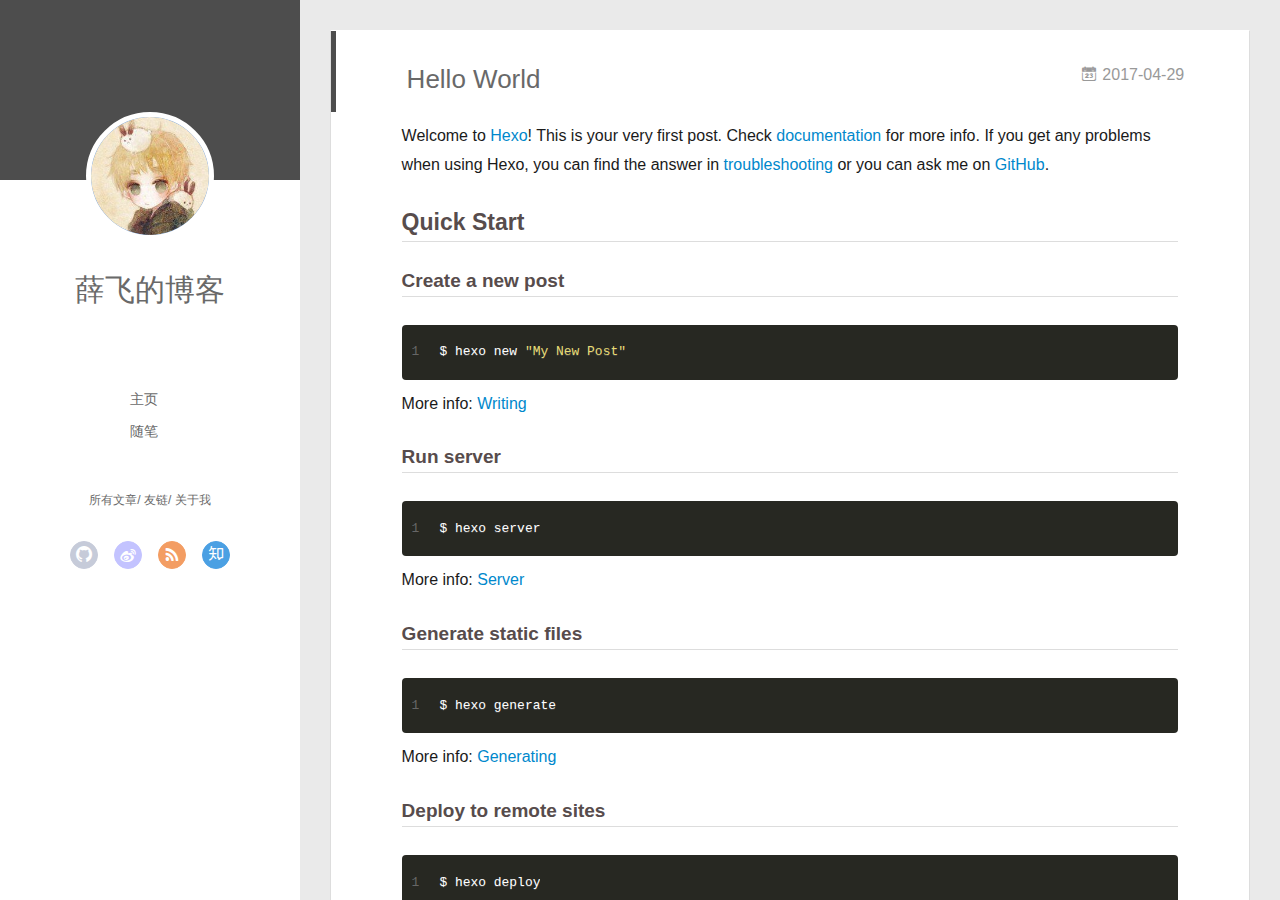
==== commit 26976881: "Site updated: 2017-04-29 14:35:07" ====
--- a/index.html
+++ b/index.html
@@ -6,7 +6,7 @@
   <meta name="renderer" content="webkit">
   <meta http-equiv="X-UA-Compatible" content="IE=edge" >
   <link rel="dns-prefetch" href="http://yoursite.com">
-  <title>Hexo</title>
+  <title>薛飞的博客</title>
   <meta name="viewport" content="width=device-width, initial-scale=1, maximum-scale=1">
   <meta property="og:type" content="website">
 <meta property="og:title" content="Hexo">
@@ -42,10 +42,10 @@
 <div class="intrude-less">
 	<header id="header" class="inner">
 		<a href="/" class="profilepic">
-			<img src="null" class="js-avatar">
+			<img src="/img/11111.jpg" class="js-avatar">
 		</a>
 		<hgroup>
-		  <h1 class="header-author"><a href="/">John Doe</a></h1>
+		  <h1 class="header-author"><a href="/">薛飞的博客</a></h1>
 		</hgroup>
 		
 
@@ -103,7 +103,7 @@
 				<img src="null" class="js-avatar">
 			</div>
 			<hgroup>
-			  <h1 class="header-author js-header-author">John Doe</h1>
+			  <h1 class="header-author js-header-author">薛 飞</h1>
 			</hgroup>
 			
 			
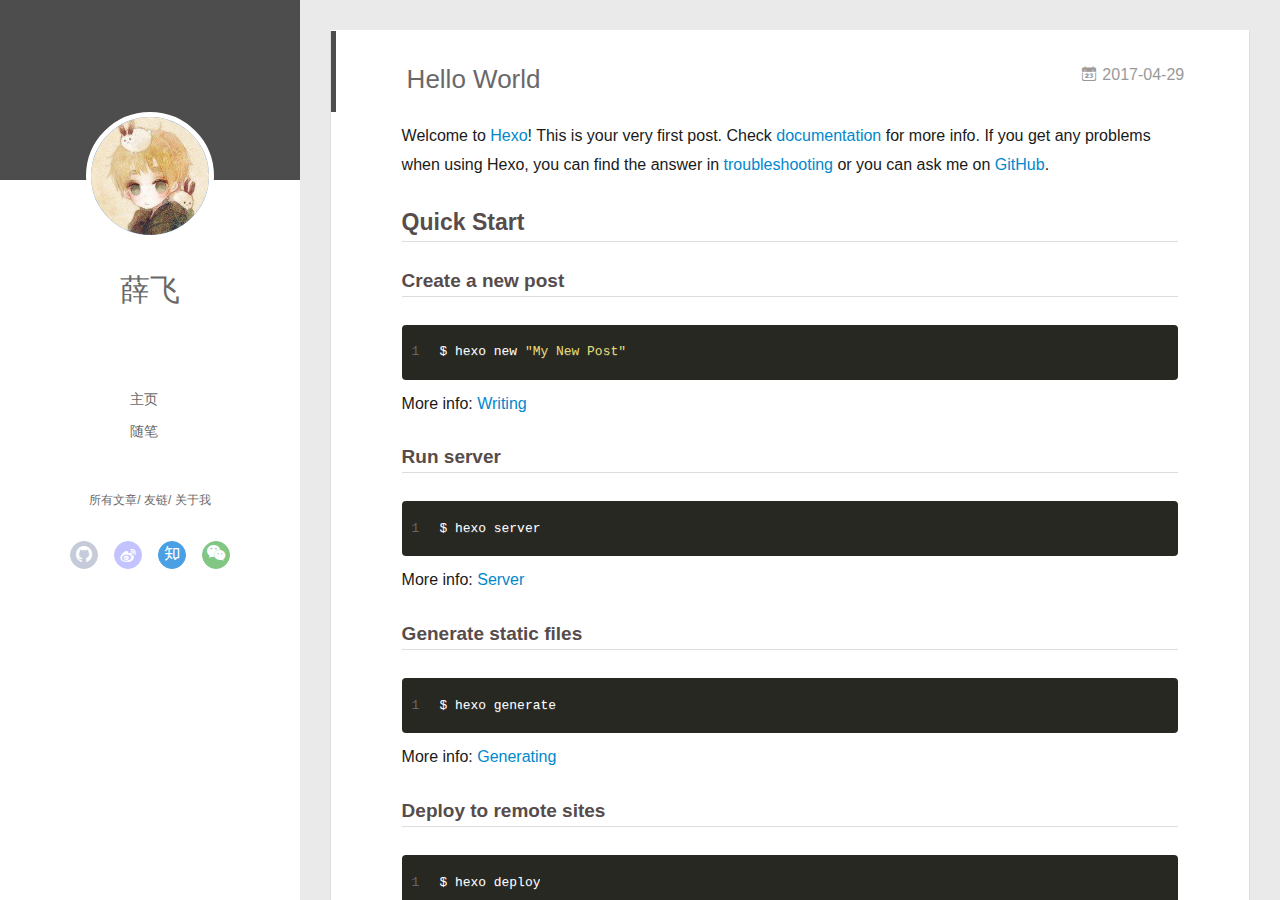
==== commit e265b2cf: "Site updated: 2017-04-29 15:06:40" ====
--- a/index.html
+++ b/index.html
@@ -9,13 +9,13 @@
   <title>薛飞的博客</title>
   <meta name="viewport" content="width=device-width, initial-scale=1, maximum-scale=1">
   <meta property="og:type" content="website">
-<meta property="og:title" content="Hexo">
+<meta property="og:title" content="薛飞的博客">
 <meta property="og:url" content="http://yoursite.com/index.html">
-<meta property="og:site_name" content="Hexo">
+<meta property="og:site_name" content="薛飞的博客">
 <meta name="twitter:card" content="summary">
-<meta name="twitter:title" content="Hexo">
-  
-    <link rel="alternative" href="/atom.xml" title="Hexo" type="application/atom+xml">
+<meta name="twitter:title" content="薛飞的博客">
+  
+    <link rel="alternative" href="/atom.xml" title="薛飞的博客" type="application/atom+xml">
   
   
     <link rel="icon" href="/favicon.png">
@@ -45,7 +45,7 @@
 			<img src="/img/11111.jpg" class="js-avatar">
 		</a>
 		<hgroup>
-		  <h1 class="header-author"><a href="/">薛飞的博客</a></h1>
+		  <h1 class="header-author"><a href="/">薛飞</a></h1>
 		</hgroup>
 		
 
@@ -76,13 +76,13 @@
 		<nav class="header-nav">
 			<div class="social">
 				
-					<a class="github" target="_blank" href="#" title="github"><i class="icon-github"></i></a>
-		        
-					<a class="weibo" target="_blank" href="#" title="weibo"><i class="icon-weibo"></i></a>
-		        
-					<a class="rss" target="_blank" href="#" title="rss"><i class="icon-rss"></i></a>
-		        
-					<a class="zhihu" target="_blank" href="#" title="zhihu"><i class="icon-zhihu"></i></a>
+					<a class="github" target="_blank" href="https://github.com/xuefei1995" title="github"><i class="icon-github"></i></a>
+		        
+					<a class="weibo" target="_blank" href="http://weibo.com/xuefei1995/profile?rightmod=1&wvr=6&mod=personinfo" title="weibo"><i class="icon-weibo"></i></a>
+		        
+					<a class="zhihu" target="_blank" href="https://www.zhihu.com/people/hai-zhu-dao-guo-lai-de-tian/activities" title="zhihu"><i class="icon-zhihu"></i></a>
+		        
+					<a class="weixin" target="_blank" href="/xue_fei1995" title="weixin"><i class="icon-weixin"></i></a>
 		        
 			</div>
 		</nav>
@@ -100,10 +100,10 @@
 	<div class="intrude-less">
 		<header id="header" class="inner">
 			<div class="profilepic">
-				<img src="null" class="js-avatar">
+				<img src="/img/11111.jpg" class="js-avatar">
 			</div>
 			<hgroup>
-			  <h1 class="header-author js-header-author">薛 飞</h1>
+			  <h1 class="header-author js-header-author">薛飞</h1>
 			</hgroup>
 			
 			
@@ -117,13 +117,13 @@
 			<nav class="header-nav">
 				<div class="social">
 					
-						<a class="github" target="_blank" href="#" title="github"><i class="icon-github"></i></a>
+						<a class="github" target="_blank" href="https://github.com/xuefei1995" title="github"><i class="icon-github"></i></a>
 			        
-						<a class="weibo" target="_blank" href="#" title="weibo"><i class="icon-weibo"></i></a>
+						<a class="weibo" target="_blank" href="http://weibo.com/xuefei1995/profile?rightmod=1&wvr=6&mod=personinfo" title="weibo"><i class="icon-weibo"></i></a>
 			        
-						<a class="rss" target="_blank" href="#" title="rss"><i class="icon-rss"></i></a>
+						<a class="zhihu" target="_blank" href="https://www.zhihu.com/people/hai-zhu-dao-guo-lai-de-tian/activities" title="zhihu"><i class="icon-zhihu"></i></a>
 			        
-						<a class="zhihu" target="_blank" href="#" title="zhihu"><i class="icon-zhihu"></i></a>
+						<a class="weixin" target="_blank" href="/xue_fei1995" title="weixin"><i class="icon-weixin"></i></a>
 			        
 				</div>
 			</nav>
@@ -217,7 +217,7 @@
   <div class="outer">
     <div id="footer-info">
     	<div class="footer-left">
-    		&copy; 2017 John Doe
+    		&copy; 2017 薛飞
     	</div>
       	<div class="footer-right">
       		<a href="http://hexo.io/" target="_blank">Hexo</a>  Theme <a href="https://github.com/litten/hexo-theme-yilia" target="_blank">Yilia</a> by Litten
@@ -237,7 +237,7 @@
 		open_in_new: false,
 		root: "/",
 		innerArchive: true,
-		showTags: false
+		showTags: true
 	}
 </script>
 
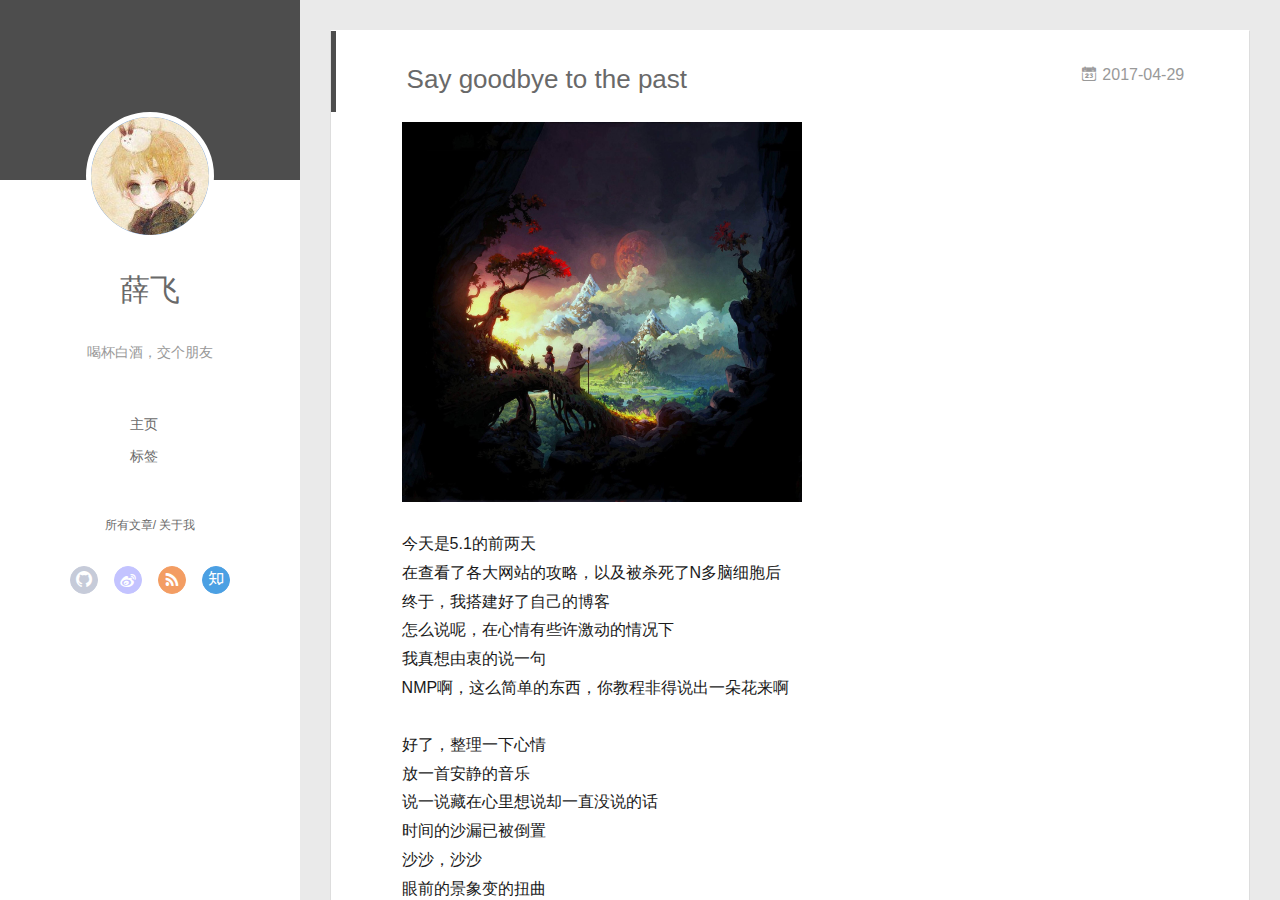
==== commit 06564648: "Site updated: 2017-04-29 23:05:45" ====
--- a/index.html
+++ b/index.html
@@ -48,13 +48,15 @@
 		  <h1 class="header-author"><a href="/">薛飞</a></h1>
 		</hgroup>
 		
+		<p class="header-subtitle">喝杯白酒，交个朋友</p>
+		
 
 		<nav class="header-menu">
 			<ul>
 			
 				<li><a href="/">主页</a></li>
 	        
-				<li><a href="/tags/随笔/">随笔</a></li>
+				<li><a href="/tags">标签</a></li>
 	        
 			</ul>
 		</nav>
@@ -62,10 +64,6 @@
     		
     			
     			<a q-on="click: openSlider(e, 'innerArchive')" href="javascript:void(0)">所有文章</a>
-    			
-            
-    			
-    			<a q-on="click: openSlider(e, 'friends')" href="javascript:void(0)">友链</a>
     			
             
     			
@@ -80,9 +78,9 @@
 		        
 					<a class="weibo" target="_blank" href="http://weibo.com/xuefei1995/profile?rightmod=1&wvr=6&mod=personinfo" title="weibo"><i class="icon-weibo"></i></a>
 		        
+					<a class="rss" target="_blank" href="/atom.xml" title="rss"><i class="icon-rss"></i></a>
+		        
 					<a class="zhihu" target="_blank" href="https://www.zhihu.com/people/hai-zhu-dao-guo-lai-de-tian/activities" title="zhihu"><i class="icon-zhihu"></i></a>
-		        
-					<a class="weixin" target="_blank" href="/xue_fei1995" title="weixin"><i class="icon-weixin"></i></a>
 		        
 			</div>
 		</nav>
@@ -106,6 +104,8 @@
 			  <h1 class="header-author js-header-author">薛飞</h1>
 			</hgroup>
 			
+			<p class="header-subtitle"><i class="icon icon-quo-left"></i>喝杯白酒，交个朋友<i class="icon icon-quo-right"></i></p>
+			
 			
 			
 				
@@ -121,9 +121,9 @@
 			        
 						<a class="weibo" target="_blank" href="http://weibo.com/xuefei1995/profile?rightmod=1&wvr=6&mod=personinfo" title="weibo"><i class="icon-weibo"></i></a>
 			        
+						<a class="rss" target="_blank" href="/atom.xml" title="rss"><i class="icon-rss"></i></a>
+			        
 						<a class="zhihu" target="_blank" href="https://www.zhihu.com/people/hai-zhu-dao-guo-lai-de-tian/activities" title="zhihu"><i class="icon-zhihu"></i></a>
-			        
-						<a class="weixin" target="_blank" href="/xue_fei1995" title="weixin"><i class="icon-weixin"></i></a>
 			        
 				</div>
 			</nav>
@@ -134,7 +134,7 @@
 				
 					<li style="width: 50%"><a href="/">主页</a></li>
 		        
-					<li style="width: 50%"><a href="/tags/随笔/">随笔</a></li>
+					<li style="width: 50%"><a href="/tags">标签</a></li>
 		        
 				</ul>
 			</nav>
@@ -151,48 +151,63 @@
           <div id="js-content" class="content-ll">
             
   
-    <article id="post-hello-world" class="article article-type-post  article-index" itemscope itemprop="blogPost">
+    <article id="post-firstblog" class="article article-type-post  article-index" itemscope itemprop="blogPost">
   <div class="article-inner">
     
       <header class="article-header">
         
   
     <h1 itemprop="name">
-      <a class="article-title" href="/2017/04/29/hello-world/">Hello World</a>
+      <a class="article-title" href="/2017/04/29/firstblog/">Say goodbye to the past</a>
     </h1>
   
 
         
-        <a href="/2017/04/29/hello-world/" class="archive-article-date">
-  	<time datetime="2017-04-29T04:41:27.730Z" itemprop="datePublished"><i class="icon-calendar icon"></i>2017-04-29</time>
+        <a href="/2017/04/29/firstblog/" class="archive-article-date">
+  	<time datetime="2017-04-29T08:33:32.000Z" itemprop="datePublished"><i class="icon-calendar icon"></i>2017-04-29</time>
 </a>
         
       </header>
     
-    <div class="article-entry" itemprop="articleBody">
-      
-        <p>Welcome to <a href="https://hexo.io/" target="_blank" rel="external">Hexo</a>! This is your very first post. Check <a href="https://hexo.io/docs/" target="_blank" rel="external">documentation</a> for more info. If you get any problems when using Hexo, you can find the answer in <a href="https://hexo.io/docs/troubleshooting.html" target="_blank" rel="external">troubleshooting</a> or you can ask me on <a href="https://github.com/hexojs/hexo/issues" target="_blank" rel="external">GitHub</a>.</p>
-<h2 id="Quick-Start"><a href="#Quick-Start" class="headerlink" title="Quick Start"></a>Quick Start</h2><h3 id="Create-a-new-post"><a href="#Create-a-new-post" class="headerlink" title="Create a new post"></a>Create a new post</h3><figure class="highlight bash"><table><tr><td class="gutter"><pre><div class="line">1</div></pre></td><td class="code"><pre><div class="line">$ hexo new <span class="string">"My New Post"</span></div></pre></td></tr></table></figure>
-<p>More info: <a href="https://hexo.io/docs/writing.html" target="_blank" rel="external">Writing</a></p>
-<h3 id="Run-server"><a href="#Run-server" class="headerlink" title="Run server"></a>Run server</h3><figure class="highlight bash"><table><tr><td class="gutter"><pre><div class="line">1</div></pre></td><td class="code"><pre><div class="line">$ hexo server</div></pre></td></tr></table></figure>
-<p>More info: <a href="https://hexo.io/docs/server.html" target="_blank" rel="external">Server</a></p>
-<h3 id="Generate-static-files"><a href="#Generate-static-files" class="headerlink" title="Generate static files"></a>Generate static files</h3><figure class="highlight bash"><table><tr><td class="gutter"><pre><div class="line">1</div></pre></td><td class="code"><pre><div class="line">$ hexo generate</div></pre></td></tr></table></figure>
-<p>More info: <a href="https://hexo.io/docs/generating.html" target="_blank" rel="external">Generating</a></p>
-<h3 id="Deploy-to-remote-sites"><a href="#Deploy-to-remote-sites" class="headerlink" title="Deploy to remote sites"></a>Deploy to remote sites</h3><figure class="highlight bash"><table><tr><td class="gutter"><pre><div class="line">1</div></pre></td><td class="code"><pre><div class="line">$ hexo deploy</div></pre></td></tr></table></figure>
-<p>More info: <a href="https://hexo.io/docs/deployment.html" target="_blank" rel="external">Deployment</a></p>
-
-      
-
-      
+    <div class="article-entry" itemprop="articleBody">   
+      
+        <p><img src="/2017/04/29/firstblog/1.jpg" width="400px" height="380px"></p>
+<p>今天是5.1的前两天<br>在查看了各大网站的攻略，以及被杀死了N多脑细胞后<br>终于，我搭建好了自己的博客<br>怎么说呢，在心情有些许激动的情况下<br>我真想由衷的说一句<br>NMP啊，这么简单的东西，你教程非得说出一朵花来啊</p>
+<p>好了，整理一下心情<br>放一首安静的音乐<br>说一说藏在心里想说却一直没说的话<br>时间的沙漏已被倒置<br>沙沙，沙沙<br>眼前的景象变的扭曲<br>耳旁的声音开始模糊<br>。。。</p>
+        
+          <a class="article-more-a" href="/2017/04/29/firstblog/#more">more >></a>
+        
+      
+       
+          
     </div>
     <div class="article-info article-info-index">
       
       
+	<div class="article-tag tagcloud">
+		<i class="icon-price-tags icon"></i>
+		<ul class="article-tag-list">
+			 
+        		<li class="article-tag-list-item">
+        			<a href="javascript:void(0)" class="js-tag article-tag-list-link color3">感悟</a>
+        		</li>
+      		 
+        		<li class="article-tag-list-item">
+        			<a href="javascript:void(0)" class="js-tag article-tag-list-link color3">生活</a>
+        		</li>
+      		 
+        		<li class="article-tag-list-item">
+        			<a href="javascript:void(0)" class="js-tag article-tag-list-link color3">人生</a>
+        		</li>
+      		
+		</ul>
+	</div>
+
       
 
       
         <p class="article-more-link">
-          <a class="article-more-a" href="/2017/04/29/hello-world/">展开全文 >></a>
+          <a class="article-more-a" href="/2017/04/29/firstblog/">展开全文 >></a>
         </p>
       
 
@@ -201,6 +216,9 @@
     </div>
   </div>
 </article>
+
+
+
 
 
 
@@ -261,25 +279,17 @@
       
       
     
-      
-      
-      
-    
     
 
     <ul style="width: 70%">
     
     
       
-      <li style="width: 33.333333333333336%" q-on="click: openSlider(e, 'innerArchive')"><a href="javascript:void(0)" q-class="active:innerArchive">所有文章</a></li>
-      
-        
-      
-      <li style="width: 33.333333333333336%" q-on="click: openSlider(e, 'friends')"><a href="javascript:void(0)" q-class="active:friends">友链</a></li>
-      
-        
-      
-      <li style="width: 33.333333333333336%" q-on="click: openSlider(e, 'aboutme')"><a href="javascript:void(0)" q-class="active:aboutme">关于我</a></li>
+      <li style="width: 50%" q-on="click: openSlider(e, 'innerArchive')"><a href="javascript:void(0)" q-class="active:innerArchive">所有文章</a></li>
+      
+        
+      
+      <li style="width: 50%" q-on="click: openSlider(e, 'aboutme')"><a href="javascript:void(0)" q-class="active:aboutme">关于我</a></li>
       
         
     </ul>
@@ -298,6 +308,18 @@
             <input type="checkbox" q-on="click:toggleTag(e)" q-attr="checked:showTags">
           </label>
           <ul class="article-tag-list" q-show="showTags">
+             
+              <li class="article-tag-list-item">
+                <a href="javascript:void(0)" class="js-tag color3">感悟</a>
+              </li>
+             
+              <li class="article-tag-list-item">
+                <a href="javascript:void(0)" class="js-tag color3">生活</a>
+              </li>
+             
+              <li class="article-tag-list-item">
+                <a href="javascript:void(0)" class="js-tag color3">人生</a>
+              </li>
             
             <div class="clearfix"></div>
           </ul>
@@ -343,43 +365,11 @@
     
 
     
-    	<section class="tools-section tools-section-friends" q-show="friends">
-  		
-        <ul class="search-ul">
-          
-            <li class="search-li">
-              <a href="http://localhost:4000/" target="_blank" class="search-title"><i class="icon-quo-left icon"></i>友情链接1</a>
-            </li>
-          
-            <li class="search-li">
-              <a href="http://localhost:4000/" target="_blank" class="search-title"><i class="icon-quo-left icon"></i>友情链接2</a>
-            </li>
-          
-            <li class="search-li">
-              <a href="http://localhost:4000/" target="_blank" class="search-title"><i class="icon-quo-left icon"></i>友情链接3</a>
-            </li>
-          
-            <li class="search-li">
-              <a href="http://localhost:4000/" target="_blank" class="search-title"><i class="icon-quo-left icon"></i>友情链接4</a>
-            </li>
-          
-            <li class="search-li">
-              <a href="http://localhost:4000/" target="_blank" class="search-title"><i class="icon-quo-left icon"></i>友情链接5</a>
-            </li>
-          
-            <li class="search-li">
-              <a href="http://localhost:4000/" target="_blank" class="search-title"><i class="icon-quo-left icon"></i>友情链接6</a>
-            </li>
-          
-        </ul>
-  		
-    	</section>
-    
 
     
     	<section class="tools-section tools-section-me" q-show="aboutme">
   	  	
-  	  		<div class="aboutme-wrap" id="js-aboutme">很惭愧&lt;br&gt;&lt;br&gt;只做了一点微小的工作&lt;br&gt;谢谢大家</div>
+  	  		<div class="aboutme-wrap" id="js-aboutme">程序猿一枚&lt;br&gt;&lt;br&gt;热爱生活，喜欢音乐&lt;br&gt;&lt;br&gt;With a good attitude to face life!</div>
   	  	
     	</section>
     
